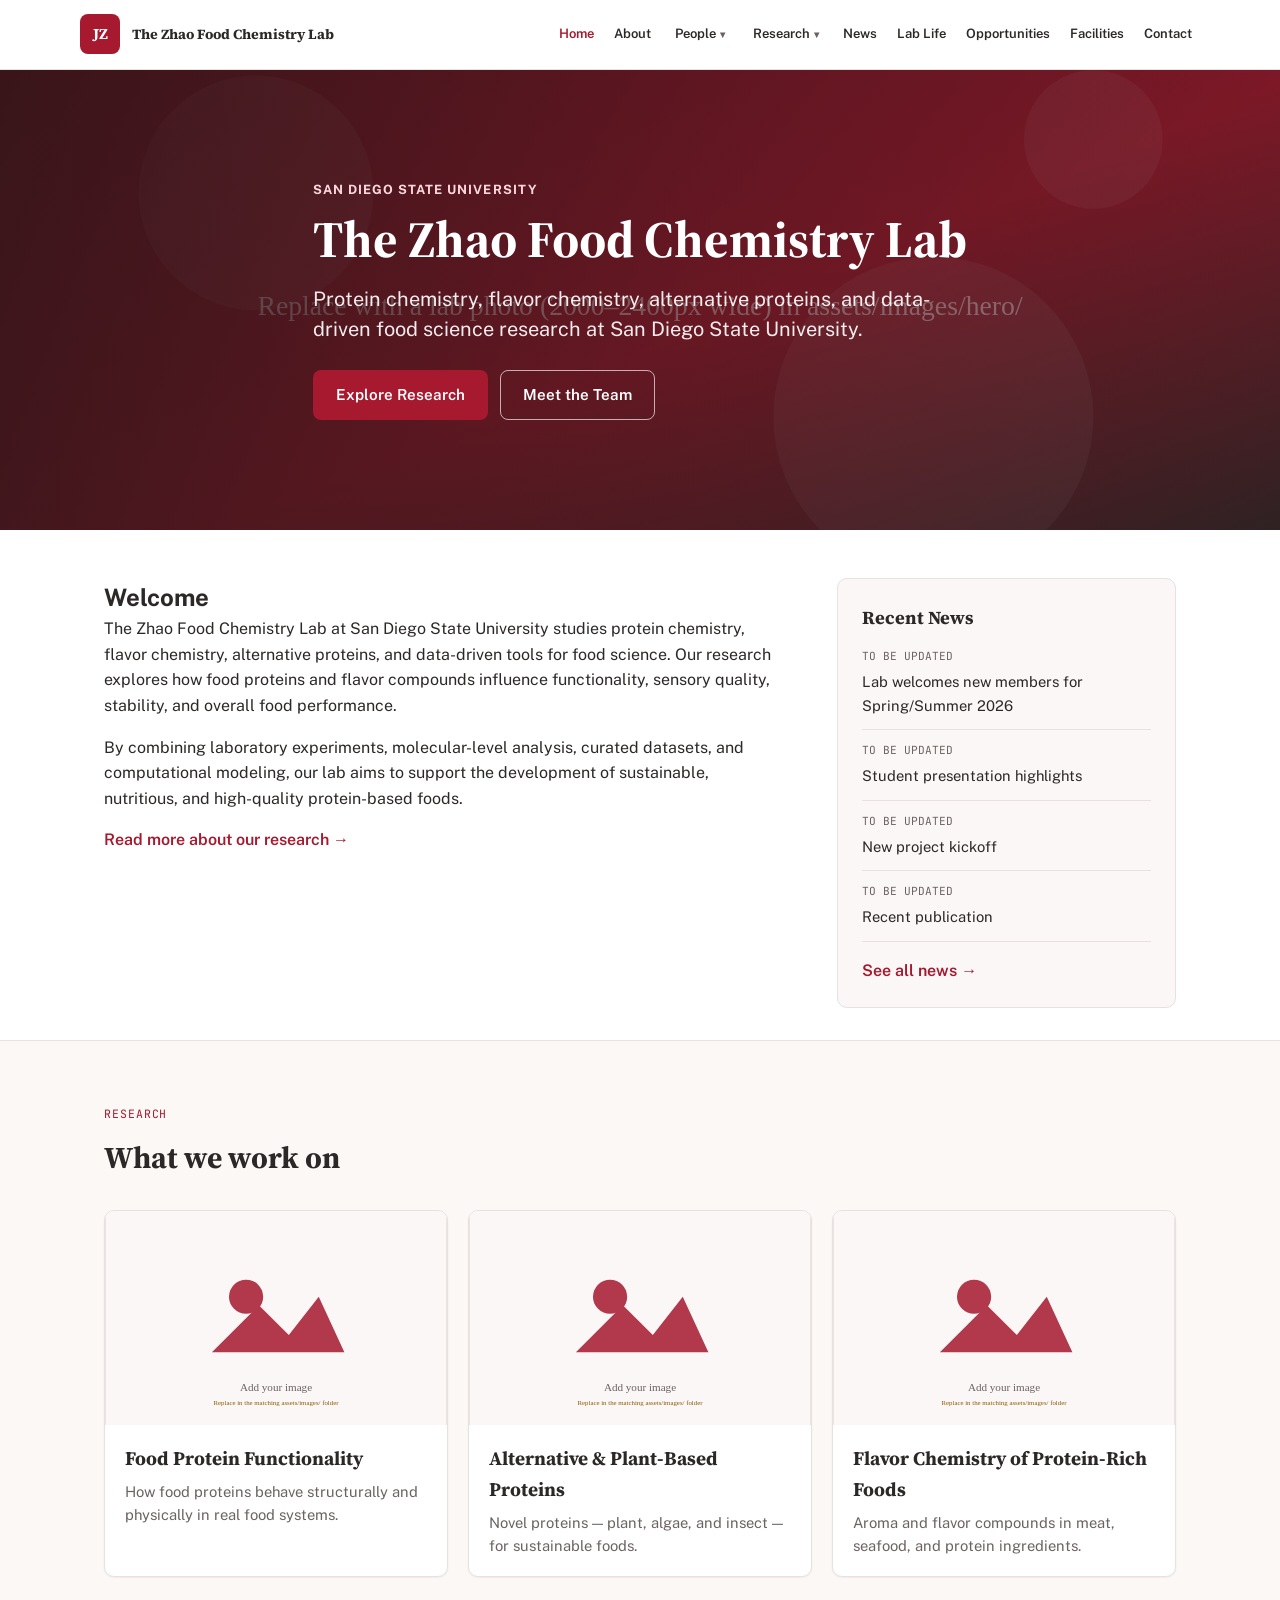
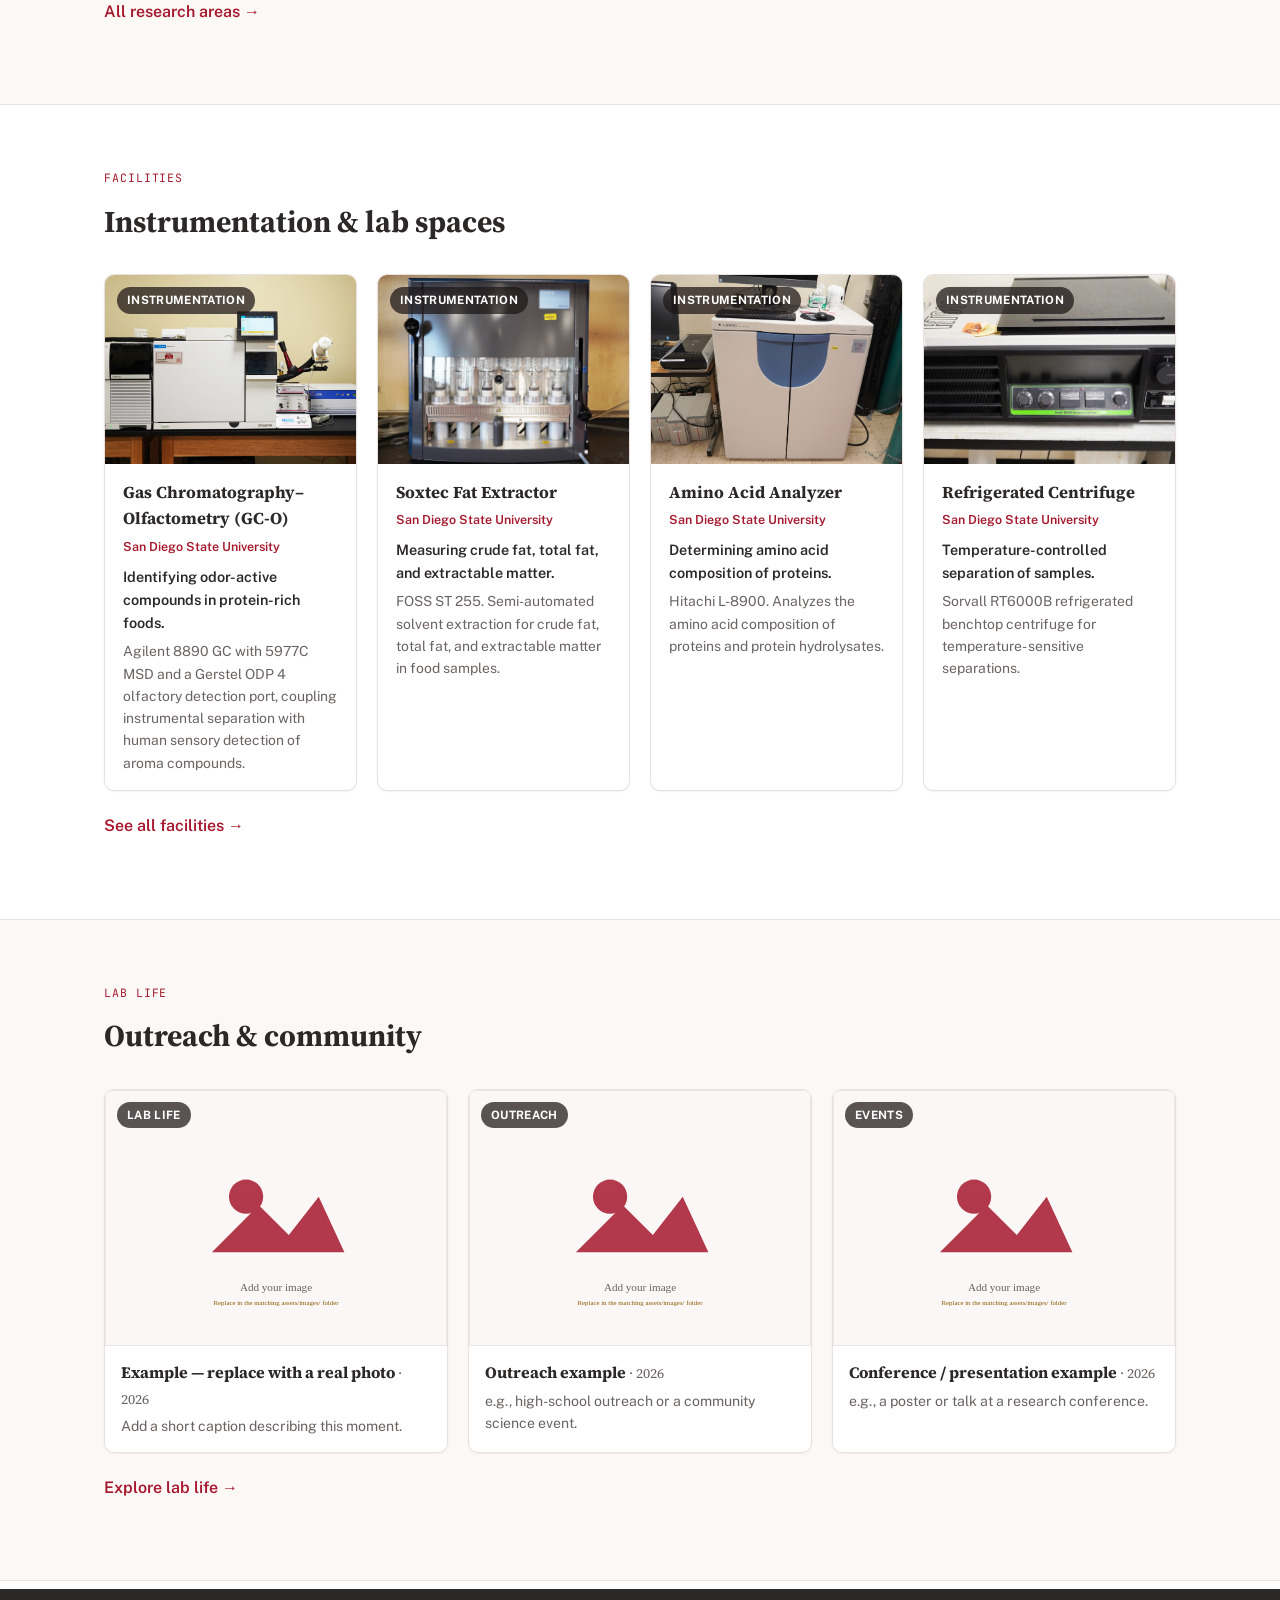
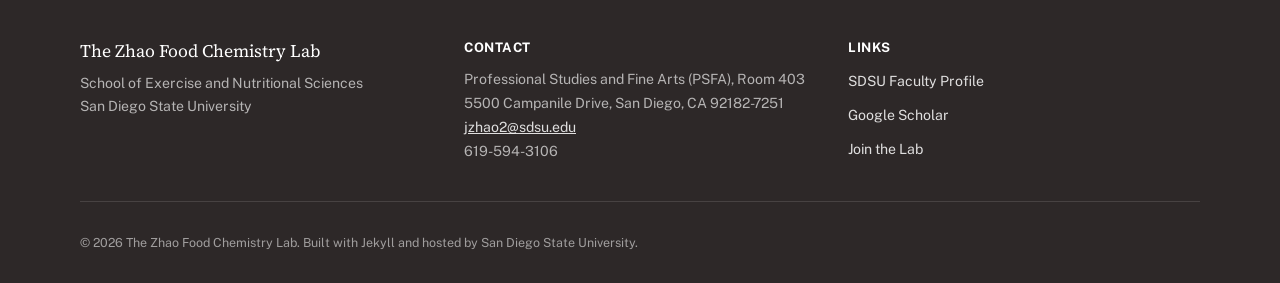
==== index.html @ c6314051 "Deploy modern Zhao Lab redesign" ====
<!DOCTYPE html>
<html lang="en">
<head>
  <meta charset="UTF-8">
  <meta name="viewport" content="width=device-width, initial-scale=1.0">
  <title>Home | Zhao Lab</title>
  <meta name="description" content="The Zhao Food Chemistry Lab at San Diego State University studies the functionality and flavor of food proteins, including alternative and plant-based proteins, to support the next generation of sustainable food ingredients.">

  <link rel="preconnect" href="https://fonts.googleapis.com">
  <link rel="preconnect" href="https://fonts.gstatic.com" crossorigin>
  <link href="https://fonts.googleapis.com/css2?family=Source+Serif+4:opsz,wght@8..60,400;8..60,600;8..60,700&family=Public+Sans:wght@400;500;600;700&family=JetBrains+Mono:wght@500&display=swap" rel="stylesheet">

  <link rel="stylesheet" href="/assets/css/main.css">
  <link rel="icon" href="data:image/svg+xml,%3Csvg xmlns='http://www.w3.org/2000/svg' viewBox='0 0 64 64'%3E%3Crect width='64' height='64' rx='12' fill='%23A6192E'/%3E%3Ctext x='32' y='42' font-size='28' font-family='Georgia,serif' fill='white' text-anchor='middle'%3EJZ%3C/text%3E%3C/svg%3E">

  <!-- Begin Jekyll SEO tag v2.8.0 -->
<title>Home | The Zhao Food Chemistry Lab</title>
<meta name="generator" content="Jekyll v3.10.0" />
<meta property="og:title" content="Home" />
<meta property="og:locale" content="en_US" />
<meta name="description" content="The Zhao Food Chemistry Lab at San Diego State University studies the functionality and flavor of food proteins, including alternative and plant-based proteins, to support the next generation of sustainable food ingredients." />
<meta property="og:description" content="The Zhao Food Chemistry Lab at San Diego State University studies the functionality and flavor of food proteins, including alternative and plant-based proteins, to support the next generation of sustainable food ingredients." />
<link rel="canonical" href="http://localhost:4000/" />
<meta property="og:url" content="http://localhost:4000/" />
<meta property="og:site_name" content="The Zhao Food Chemistry Lab" />
<meta property="og:type" content="website" />
<meta name="twitter:card" content="summary" />
<meta property="twitter:title" content="Home" />
<script type="application/ld+json">
{"@context":"https://schema.org","@type":"WebSite","description":"The Zhao Food Chemistry Lab at San Diego State University studies the functionality and flavor of food proteins, including alternative and plant-based proteins, to support the next generation of sustainable food ingredients.","headline":"Home","name":"The Zhao Food Chemistry Lab","url":"http://localhost:4000/"}</script>
<!-- End Jekyll SEO tag -->

</head>
<body>
  <a class="skip-link" href="#main-content">Skip to content</a>
  <header class="site-header">
  <div class="container site-header__row">
    <a class="site-header__brand" href="/">
      <span class="site-header__mark" aria-hidden="true">JZ</span>
      <span class="site-header__name-main">The Zhao Food Chemistry Lab</span>
    </a>

    <button class="nav-toggle" id="nav-toggle" aria-expanded="false" aria-controls="primary-nav">
      <span class="nav-toggle__bar"></span>
      <span class="nav-toggle__bar"></span>
      <span class="nav-toggle__bar"></span>
      <span class="sr-only">Menu</span>
    </button>

    <nav class="site-nav" id="primary-nav">
      <ul class="site-nav__list">
        
          
            <li class="site-nav__item">
              <a href="/" class="site-nav__link is-active">
                Home
              </a>
            </li>
          
        
          
            <li class="site-nav__item">
              <a href="/about/" class="site-nav__link">
                About
              </a>
            </li>
          
        
          
            
            
            <li class="site-nav__item has-children">
              <details class="site-nav__dropdown">
                <summary class="site-nav__link">
                  <span class="site-nav__link-text">People</span><span class="site-nav__chevron" aria-hidden="true">▾</span>
                </summary>
                <ul class="site-nav__submenu">
                  
                    <li>
                      
                        <a href="/people/#pi" class="site-nav__sublink">
                          Dr. Jing Zhao
                        </a>
                      
                    </li>
                  
                    <li>
                      
                        <a href="/people/#staff" class="site-nav__sublink">
                          Research Staff
                        </a>
                      
                    </li>
                  
                    <li>
                      
                        <a href="/people/#collaborators" class="site-nav__sublink">
                          Collaborators
                        </a>
                      
                    </li>
                  
                    <li>
                      
                        <a href="/people/#grad" class="site-nav__sublink">
                          Graduate Students
                        </a>
                      
                    </li>
                  
                    <li>
                      
                        <a href="/people/#undergrad" class="site-nav__sublink">
                          Undergraduate Researchers
                        </a>
                      
                    </li>
                  
                    <li>
                      
                        <a href="/people/#intern" class="site-nav__sublink">
                          Visiting Interns
                        </a>
                      
                    </li>
                  
                    <li>
                      
                        <a href="/people/#alumni" class="site-nav__sublink">
                          Alumni
                        </a>
                      
                    </li>
                  
                </ul>
              </details>
            </li>
          
        
          
            
            
            <li class="site-nav__item has-children">
              <details class="site-nav__dropdown">
                <summary class="site-nav__link">
                  <span class="site-nav__link-text">Research</span><span class="site-nav__chevron" aria-hidden="true">▾</span>
                </summary>
                <ul class="site-nav__submenu">
                  
                    <li>
                      
                        <a href="/research-areas/" class="site-nav__sublink">
                          Research Areas
                        </a>
                      
                    </li>
                  
                    <li>
                      
                        <a href="/research-figures/" class="site-nav__sublink">
                          Research Figures
                        </a>
                      
                    </li>
                  
                    <li>
                      
                        
                        <details class="site-nav__subdropdown">
                          <summary class="site-nav__sublink site-nav__sublink--parent">
                            <span>Publications</span><span class="site-nav__chevron site-nav__chevron--right" aria-hidden="true">▸</span>
                          </summary>
                          <ul class="site-nav__submenu site-nav__submenu--nested">
                            
                              <li>
                                <a href="/publications/#journal-articles" class="site-nav__sublink">Journal Articles</a>
                              </li>
                            
                              <li>
                                <a href="/publications/#books" class="site-nav__sublink">Books & Book Chapters</a>
                              </li>
                            
                          </ul>
                        </details>
                      
                    </li>
                  
                    <li>
                      
                        <a href="/projects/" class="site-nav__sublink">
                          Current Projects
                        </a>
                      
                    </li>
                  
                    <li>
                      
                        <a href="/projects/#previous" class="site-nav__sublink">
                          Previous Projects
                        </a>
                      
                    </li>
                  
                </ul>
              </details>
            </li>
          
        
          
            <li class="site-nav__item">
              <a href="/news/" class="site-nav__link">
                News
              </a>
            </li>
          
        
          
            <li class="site-nav__item">
              <a href="/lab-life/" class="site-nav__link">
                Lab Life
              </a>
            </li>
          
        
          
            <li class="site-nav__item">
              <a href="/opportunities/" class="site-nav__link">
                Opportunities
              </a>
            </li>
          
        
          
            <li class="site-nav__item">
              <a href="/facilities/" class="site-nav__link">
                Facilities
              </a>
            </li>
          
        
          
            <li class="site-nav__item">
              <a href="/contact/" class="site-nav__link">
                Contact
              </a>
            </li>
          
        
      </ul>
    </nav>
  </div>
</header>

  <main id="main-content">
    

<section class="hero" aria-label="The Zhao Food Chemistry Lab">
  <img class="hero__bg" src="/assets/images/hero/hero-placeholder.svg" alt="" fetchpriority="high">
  <div class="hero__overlay" aria-hidden="true"></div>
  <div class="container hero__inner">
    <p class="hero__eyebrow">San Diego State University</p>
    <h1 class="hero__title">The Zhao Food Chemistry Lab</h1>
    <p class="hero__subtitle">Protein chemistry, flavor chemistry, alternative proteins, and data-driven food science research at San Diego State University.</p>
    <div class="hero__actions">
      <a class="btn btn--primary" href="/research-areas/">Explore Research</a>
      <a class="btn btn--ghost" href="/people/">Meet the Team</a>
    </div>
  </div>
</section>


<!-- Welcome + Recent News -->
<section class="section home-intro">
  <div class="container home-intro__grid">
    <div class="home-intro__main">
      <h2>Welcome</h2>
      <p>
        The Zhao Food Chemistry Lab at San Diego State University studies
        protein chemistry, flavor chemistry, alternative proteins, and
        data-driven tools for food science. Our research explores how food
        proteins and flavor compounds influence functionality, sensory
        quality, stability, and overall food performance.
      </p>
      <p>
        By combining laboratory experiments, molecular-level analysis,
        curated datasets, and computational modeling, our lab aims to
        support the development of sustainable, nutritious, and
        high-quality protein-based foods.
      </p>
      
      
      <a class="text-link" href="/research-areas/">Read more about our research →</a>
    </div>

    <aside class="home-intro__sidebar" aria-label="Recent news">
      <h2>Recent News</h2>
      <ul class="news-sidebar">
        
          <li class="news-sidebar__item">
            <p class="news-sidebar__date">To be updated</p>
            <p class="news-sidebar__title">Lab welcomes new members for Spring/Summer 2026</p>
          </li>
        
          <li class="news-sidebar__item">
            <p class="news-sidebar__date">To be updated</p>
            <p class="news-sidebar__title">Student presentation highlights</p>
          </li>
        
          <li class="news-sidebar__item">
            <p class="news-sidebar__date">To be updated</p>
            <p class="news-sidebar__title">New project kickoff</p>
          </li>
        
          <li class="news-sidebar__item">
            <p class="news-sidebar__date">To be updated</p>
            <p class="news-sidebar__title">Recent publication</p>
          </li>
        
      </ul>
      <a class="text-link" href="/news/">See all news →</a>
    </aside>
  </div>
</section>

<!-- Research highlights -->
<section class="section section--warm">
  <div class="container">
    <div class="section-head">
      <p class="eyebrow">Research</p>
      <h2 class="section-head__title">What we work on</h2>
    </div>
    <div class="grid grid--3">
      
      
        <a class="highlight-card" href="/research-areas/">
          <div class="highlight-card__media">
            
              <img src="/assets/images/placeholder.svg" alt="Protein functionality research in the Zhao Food Chemistry Lab." loading="lazy">
            
          </div>
          <div class="highlight-card__body">
            <h3 class="highlight-card__title">Food Protein Functionality</h3>
            <p class="highlight-card__desc">How food proteins behave structurally and physically in real food systems.</p>
          </div>
        </a>
      
        <a class="highlight-card" href="/research-areas/">
          <div class="highlight-card__media">
            
              <img src="/assets/images/placeholder.svg" alt="Alternative and plant-based protein research." loading="lazy">
            
          </div>
          <div class="highlight-card__body">
            <h3 class="highlight-card__title">Alternative & Plant-Based Proteins</h3>
            <p class="highlight-card__desc">Novel proteins — plant, algae, and insect — for sustainable foods.</p>
          </div>
        </a>
      
        <a class="highlight-card" href="/research-areas/">
          <div class="highlight-card__media">
            
              <img src="/assets/images/placeholder.svg" alt="Flavor chemistry research using gas chromatography–olfactometry." loading="lazy">
            
          </div>
          <div class="highlight-card__body">
            <h3 class="highlight-card__title">Flavor Chemistry of Protein-Rich Foods</h3>
            <p class="highlight-card__desc">Aroma and flavor compounds in meat, seafood, and protein ingredients.</p>
          </div>
        </a>
      
    </div>
    <p class="section__more"><a class="text-link" href="/research-areas/">All research areas →</a></p>
  </div>
</section>

<!-- Facilities preview -->
<section class="section">
  <div class="container">
    <div class="section-head">
      <p class="eyebrow">Facilities</p>
      <h2 class="section-head__title">Instrumentation &amp; lab spaces</h2>
    </div>
    <div class="grid grid--4">
      
      
        

<article class="facility-card">
  <div class="facility-card__media">
    
      <img src="/assets/images/lab/gc-ms-8890.jpg" alt="Agilent 8890 gas chromatograph with a Gerstel olfactory detection port." loading="lazy">
    
    <span class="pill pill--onmedia">Instrumentation</span>
  </div>
  <div class="facility-card__body">
    <h3 class="facility-card__name">Gas Chromatography–Olfactometry (GC-O)</h3>
    <p class="facility-card__meta">San Diego State University</p>
    <p class="facility-card__purpose">Identifying odor-active compounds in protein-rich foods.</p>
    <p class="facility-card__desc">Agilent 8890 GC with 5977C MSD and a Gerstel ODP 4 olfactory detection port, coupling instrumental separation with human sensory detection of aroma compounds.
</p>
  </div>
</article>

      
        

<article class="facility-card">
  <div class="facility-card__media">
    
      <img src="/assets/images/lab/soxtec-st255.jpg" alt="FOSS Soxtec ST 255 automated fat extraction system." loading="lazy">
    
    <span class="pill pill--onmedia">Instrumentation</span>
  </div>
  <div class="facility-card__body">
    <h3 class="facility-card__name">Soxtec Fat Extractor</h3>
    <p class="facility-card__meta">San Diego State University</p>
    <p class="facility-card__purpose">Measuring crude fat, total fat, and extractable matter.</p>
    <p class="facility-card__desc">FOSS ST 255. Semi-automated solvent extraction for crude fat, total fat, and extractable matter in food samples.
</p>
  </div>
</article>

      
        

<article class="facility-card">
  <div class="facility-card__media">
    
      <img src="/assets/images/lab/amino-acid-analyzer-l8900.jpg" alt="Hitachi L-8900 amino acid analyzer instrument." loading="lazy">
    
    <span class="pill pill--onmedia">Instrumentation</span>
  </div>
  <div class="facility-card__body">
    <h3 class="facility-card__name">Amino Acid Analyzer</h3>
    <p class="facility-card__meta">San Diego State University</p>
    <p class="facility-card__purpose">Determining amino acid composition of proteins.</p>
    <p class="facility-card__desc">Hitachi L-8900. Analyzes the amino acid composition of proteins and protein hydrolysates.
</p>
  </div>
</article>

      
        

<article class="facility-card">
  <div class="facility-card__media">
    
      <img src="/assets/images/lab/centrifuge-rt6000b.jpg" alt="Sorvall RT6000B refrigerated benchtop centrifuge." loading="lazy">
    
    <span class="pill pill--onmedia">Instrumentation</span>
  </div>
  <div class="facility-card__body">
    <h3 class="facility-card__name">Refrigerated Centrifuge</h3>
    <p class="facility-card__meta">San Diego State University</p>
    <p class="facility-card__purpose">Temperature-controlled separation of samples.</p>
    <p class="facility-card__desc">Sorvall RT6000B refrigerated benchtop centrifuge for temperature- sensitive separations.
</p>
  </div>
</article>

      
    </div>
    <p class="section__more"><a class="text-link" href="/facilities/">See all facilities →</a></p>
  </div>
</section>

<!-- Lab life preview -->
<section class="section section--warm">
  <div class="container">
    <div class="section-head">
      <p class="eyebrow">Lab Life</p>
      <h2 class="section-head__title">Outreach &amp; community</h2>
    </div>
    <div class="grid grid--3">
      
        

<figure class="gallery-card">
  <div class="gallery-card__media">
    
      <img src="/assets/images/placeholder.svg" alt="Placeholder image for a lab-life photo not yet added." loading="lazy">
    
    <span class="pill pill--onmedia">Lab Life</span>
  </div>
  <figcaption class="gallery-card__body">
    <p class="gallery-card__title">Example — replace with a real photo <span class="gallery-card__date">· 2026</span></p>
    <p class="gallery-card__caption">Add a short caption describing this moment.</p>
  </figcaption>
</figure>

      
        

<figure class="gallery-card">
  <div class="gallery-card__media">
    
      <img src="/assets/images/placeholder.svg" alt="Placeholder image for an outreach photo not yet added." loading="lazy">
    
    <span class="pill pill--onmedia">Outreach</span>
  </div>
  <figcaption class="gallery-card__body">
    <p class="gallery-card__title">Outreach example <span class="gallery-card__date">· 2026</span></p>
    <p class="gallery-card__caption">e.g., high-school outreach or a community science event.</p>
  </figcaption>
</figure>

      
        

<figure class="gallery-card">
  <div class="gallery-card__media">
    
      <img src="/assets/images/placeholder.svg" alt="Placeholder image for an event photo not yet added." loading="lazy">
    
    <span class="pill pill--onmedia">Events</span>
  </div>
  <figcaption class="gallery-card__body">
    <p class="gallery-card__title">Conference / presentation example <span class="gallery-card__date">· 2026</span></p>
    <p class="gallery-card__caption">e.g., a poster or talk at a research conference.</p>
  </figcaption>
</figure>

      
    </div>
    <p class="section__more"><a class="text-link" href="/lab-life/">Explore lab life →</a></p>
  </div>
</section>

  </main>
  <footer class="site-footer">
  <div class="container site-footer__grid">
    <div>
      <p class="site-footer__title">The Zhao Food Chemistry Lab</p>
      <p class="site-footer__muted">School of Exercise and Nutritional Sciences<br>San Diego State University</p>
    </div>

    <div>
      <p class="site-footer__heading">Contact</p>
      <p class="site-footer__muted">
        Professional Studies and Fine Arts (PSFA), Room 403<br>
        5500 Campanile Drive, San Diego, CA 92182-7251<br>
        <a href="mailto:jzhao2@sdsu.edu">jzhao2@sdsu.edu</a><br>
        619-594-3106
      </p>
    </div>

    <div>
      <p class="site-footer__heading">Links</p>
      <ul class="site-footer__links">
        <li><a href="https://ens.sdsu.edu/people/faculty/zhao-jing">SDSU Faculty Profile</a></li>
        <li><a href="https://scholar.google.com/citations?hl=en&user=7flyslUAAAAJ">Google Scholar</a></li>
        <li><a href="/opportunities/">Join the Lab</a></li>
      </ul>
    </div>
  </div>

  <div class="container site-footer__bottom">
    <p>&copy; 2026 The Zhao Food Chemistry Lab. Built with Jekyll and hosted by San Diego State University.</p>
  </div>
</footer>

  <script src="/assets/js/main.js"></script>
</body>
</html>
---- assets/css/main.css ----
/* ───────────────────────────────────────────────────────────
   THE ZHAO FOOD CHEMISTRY LAB — main stylesheet
   ───────────────────────────────────────────────────────────
   Design tokens live at the top. Change colors/fonts here and
   they propagate through the whole site.
   ─────────────────────────────────────────────────────────── */

:root {
  /* Color — SDSU brand red + neutral academic palette */
  --color-bg: #ffffff;
  --color-surface: #faf7f6;
  --color-text: #2d2828;
  --color-muted: #6b6362;
  --color-border: #e8e1e0;
  --color-primary: #a6192e;        /* SDSU dark red */
  --color-primary-bright: #d41736; /* SDSU bright red */
  --color-charcoal: #2d2828;
  --color-teal: #00a39d;           /* SDSU secondary accent */
  --color-placeholder-bg: #fff3d6;
  --color-placeholder-text: #8a5a00;
  --color-gold: #c99700;           /* soft academic gold accent */
  --color-bg-warm: #fbf8f6;        /* warm off-white section bg */
  --color-overlay: rgba(29, 22, 22, 0.55); /* dark overlay for hero/image cards */

  /* Type */
  --font-display: "Source Serif 4", Georgia, "Times New Roman", serif;
  --font-body: "Public Sans", -apple-system, BlinkMacSystemFont, "Segoe UI", sans-serif;
  --font-mono: "JetBrains Mono", SFMono-Regular, Menlo, monospace;

  /* Layout */
  --container-width: 1120px;
  --radius: 10px;
  --shadow-sm: 0 1px 2px rgba(45, 40, 40, 0.06);
  --shadow-md: 0 10px 28px rgba(45, 40, 40, 0.10);
}

/* ── Reset ───────────────────────────────────────────────── */
* { box-sizing: border-box; }
html { scroll-behavior: smooth; }
body {
  margin: 0;
  font-family: var(--font-body);
  color: var(--color-text);
  background: var(--color-bg);
  line-height: 1.6;
  -webkit-font-smoothing: antialiased;
}
img { max-width: 100%; display: block; }
a { color: inherit; }
h1, h2, h3, h4 { margin: 0; }
ul { margin: 0; }
table { width: 100%; border-collapse: collapse; }

a:focus-visible, button:focus-visible, summary:focus-visible {
  outline: 2px solid var(--color-primary);
  outline-offset: 2px;
}

@media (prefers-reduced-motion: reduce) {
  * { animation: none !important; transition: none !important; scroll-behavior: auto !important; }
}

.sr-only {
  position: absolute;
  width: 1px; height: 1px;
  overflow: hidden;
  clip: rect(0 0 0 0);
}

.skip-link {
  position: absolute;
  left: -999px;
  background: var(--color-primary);
  color: #fff;
  padding: 10px 16px;
  z-index: 200;
  border-radius: 0 0 6px 0;
  text-decoration: none;
}
.skip-link:focus { left: 0; top: 0; }

/* ── Layout helpers ──────────────────────────────────────── */
.container {
  max-width: var(--container-width);
  margin-inline: auto;
  padding-inline: 24px;
}

.section { padding: 64px 0; }
.section--muted { background: var(--color-surface); }
.section__head { margin-bottom: 28px; }
.section__head h2 { font-family: var(--font-display); font-size: 1.8rem; margin-top: 6px; }
.section__more { margin-top: 22px; }
.section__more a { color: var(--color-primary); font-weight: 600; text-decoration: none; }
.section__more a:hover { text-decoration: underline; }
.section-subhead { font-family: var(--font-display); font-size: 1.3rem; margin: 44px 0 16px; }

.eyebrow {
  font-family: var(--font-mono);
  font-size: 0.72rem;
  letter-spacing: 0.08em;
  text-transform: uppercase;
  color: var(--color-primary);
  margin: 0 0 10px;
}
.eyebrow--inline {
  font-weight: 700;
  color: var(--color-primary);
  font-size: 0.72rem;
  text-transform: uppercase;
  letter-spacing: 0.04em;
  margin-right: 4px;
}

.grid { display: grid; gap: 20px; }
.grid--2 { grid-template-columns: repeat(2, 1fr); }
.grid--3 { grid-template-columns: repeat(3, 1fr); }
.grid--4 { grid-template-columns: repeat(4, 1fr); }
@media (max-width: 900px) { .grid--3, .grid--4 { grid-template-columns: repeat(2, 1fr); } }
@media (max-width: 640px) { .grid--2, .grid--3, .grid--4 { grid-template-columns: 1fr; } }

.intro-copy { max-width: 760px; margin: 0 auto; font-size: 1.05rem; color: var(--color-muted); }

/* ── Buttons ─────────────────────────────────────────────── */
.btn {
  display: inline-flex;
  align-items: center;
  justify-content: center;
  padding: 12px 22px;
  border-radius: 8px;
  font-weight: 600;
  font-size: 0.95rem;
  text-decoration: none;
  transition: transform .15s ease, box-shadow .15s ease, background .15s ease;
  border: 1.5px solid transparent;
}
.btn--primary { background: var(--color-primary); color: #fff; }
.btn--primary:hover { background: var(--color-primary-bright); transform: translateY(-1px); }
.btn--ghost { border-color: rgba(255, 255, 255, 0.65); color: #fff; }
.btn--ghost:hover { background: rgba(255, 255, 255, 0.12); }
.btn--on-dark { background: #fff; color: var(--color-charcoal); }
.btn--on-dark:hover { background: var(--color-surface); }

/* ── Header / Nav ────────────────────────────────────────── */
.site-header {
  position: sticky;
  top: 0;
  z-index: 50;
  background: rgba(255, 255, 255, 0.97);
  backdrop-filter: blur(6px);
  border-bottom: 1px solid var(--color-border);
}
.site-header__row {
  position: relative;
  display: flex;
  align-items: center;
  justify-content: space-between;
  padding: 14px 0;
  gap: 16px;
}
.site-header__brand { display: flex; align-items: center; gap: 12px; text-decoration: none; color: var(--color-text); }
.site-header__mark {
  width: 40px; height: 40px;
  border-radius: 8px;
  background: var(--color-primary);
  color: #fff;
  display: flex; align-items: center; justify-content: center;
  font-family: var(--font-display);
  font-weight: 700;
  font-size: 15px;
  flex-shrink: 0;
}
.site-header__name-main { font-family: var(--font-display); font-weight: 700; font-size: 17px; white-space: nowrap; }

.site-nav__list { display: flex; gap: 4px; list-style: none; padding: 0; margin: 0; align-items: center; }
.site-nav__link, .site-nav__sublink {
  font-size: 14px;
  font-weight: 600;
  color: var(--color-text);
  text-decoration: none;
  padding: 10px 12px;
  border-radius: 6px;
  display: inline-block;
}
.site-nav__link:hover, .site-nav__sublink:hover, .site-nav__link.is-active, .site-nav__sublink.is-active {
  color: var(--color-primary);
}

.site-nav__dropdown { position: relative; }
.site-nav__dropdown summary {
  list-style: none !important;
  cursor: pointer;
  display: inline-flex !important;
  align-items: center;
  padding: 10px 12px;
}
.site-nav__dropdown summary::-webkit-details-marker { display: none; }
.site-nav__dropdown summary::marker { content: ""; }
.site-nav__link-text { display: inline-block; }
.site-nav__chevron { font-size: 10px; margin-left: 4px; color: var(--color-muted); line-height: 1; }
.site-nav__submenu {
  position: absolute;
  top: calc(100% + 6px);
  left: 0;
  min-width: 190px;
  background: #fff;
  border: 1px solid var(--color-border);
  border-top: 3px solid var(--color-primary);
  border-radius: 4px;
  box-shadow: var(--shadow-md);
  list-style: none;
  padding: 6px;
  margin: 0;
}
.site-nav__submenu li { list-style: none; }
.site-nav__submenu .site-nav__sublink { display: block; padding: 8px 10px; }

.nav-toggle {
  display: none;
  flex-direction: column;
  gap: 5px;
  background: none;
  border: none;
  cursor: pointer;
  padding: 8px;
}
.nav-toggle__bar { width: 22px; height: 2px; background: var(--color-text); display: block; }

@media (max-width: 1300px) and (min-width: 881px) {
  .site-header__name-main { font-size: 14px; }
  .site-nav__link, .site-nav__sublink { font-size: 13px; padding: 10px 8px; }
}

@media (max-width: 880px) {
  .nav-toggle { display: flex; }
  .site-nav {
    position: absolute;
    top: 100%;
    left: 0;
    right: 0;
    background: #fff;
    border-bottom: 1px solid var(--color-border);
    box-shadow: var(--shadow-md);
    display: none;
  }
  .site-nav.is-open { display: block; }
  .site-nav__list { flex-direction: column; align-items: stretch; padding: 10px; gap: 2px; }
  .site-nav__dropdown { position: static; }
  .site-nav__submenu { position: static; box-shadow: none; border: none; padding-left: 14px; }
}

/* ── Homepage: welcome + news sidebar (Coley-style) ─────── */
.home-intro { padding-top: 48px; padding-bottom: 32px; }
.home-intro__grid {
  display: grid;
  grid-template-columns: 2fr 1fr;
  gap: 56px;
  align-items: start;
}
.home-intro__main h1 { font-family: var(--font-display); font-weight: 700; font-size: 2.2rem; margin: 0 0 18px; }
.home-intro__main p { color: var(--color-text); margin: 0 0 16px; }
.text-link { color: var(--color-primary); font-weight: 600; text-decoration: none; }
.text-link:hover { text-decoration: underline; }

.home-intro__sidebar {
  background: var(--color-surface);
  border: 1px solid var(--color-border);
  border-radius: var(--radius);
  padding: 24px;
}
.home-intro__sidebar h2 { font-family: var(--font-display); font-size: 1.15rem; margin: 0 0 16px; }
.news-sidebar { list-style: none; padding: 0; margin: 0 0 16px; }
.news-sidebar__item { padding: 12px 0; border-bottom: 1px solid var(--color-border); }
.news-sidebar__item:first-child { padding-top: 0; }
.news-sidebar__date { font-family: var(--font-mono); font-size: 0.7rem; color: var(--color-muted); text-transform: uppercase; margin: 0 0 4px; }
.news-sidebar__title { font-size: 0.92rem; margin: 0; }

@media (max-width: 760px) {
  .home-intro__grid { grid-template-columns: 1fr; gap: 32px; }
}

/* ── Cards: research areas ──────────────────────────────── */
.area-card, .project-card, .news-item {
  background: #fff;
  border: 1px solid var(--color-border);
  border-radius: var(--radius);
  padding: 22px;
  box-shadow: var(--shadow-sm);
  transition: box-shadow .15s ease, transform .15s ease;
}
.area-card:hover, .project-card:hover { box-shadow: var(--shadow-md); transform: translateY(-2px); }
.area-card__title { font-family: var(--font-display); font-size: 1.05rem; margin: 0 0 8px; color: var(--color-primary); }
.area-card__desc { font-size: 0.92rem; color: var(--color-muted); margin: 0 0 10px; }

/* ── Cards: projects ─────────────────────────────────────── */
.project-card { border-left: 4px solid var(--color-primary); }
.project-card--forming { border-left-color: var(--color-teal); }
.project-card--completed { border-left-color: var(--color-muted); opacity: 0.88; }
.project-card__codename {
  font-family: var(--font-mono);
  font-size: 0.92rem;
  background: var(--color-surface);
  display: inline-block;
  padding: 4px 10px;
  border-radius: 6px;
  margin: 0 0 12px;
}
.project-card__status {
  font-size: 0.7rem;
  text-transform: uppercase;
  letter-spacing: 0.06em;
  color: var(--color-muted);
  margin: 0 0 10px;
}
.project-card__team { font-size: 0.85rem; color: var(--color-muted); margin: 0 0 10px; }
.project-card__desc { font-size: 0.9rem; margin: 0; }

/* ── Photo carousel (People page group photos) ──────────── */
.photo-carousel { position: relative; margin-bottom: 40px; border-radius: var(--radius); overflow: hidden; background: var(--color-surface); }
.photo-carousel__track { position: relative; }
.photo-carousel__slide { display: none; margin: 0; }
.photo-carousel__slide.is-active { display: block; }
.photo-carousel__slide img { width: 100%; max-height: 520px; object-fit: cover; display: block; }
.photo-carousel__slide figcaption {
  padding: 10px 16px;
  font-size: 0.85rem;
  color: var(--color-muted);
  background: #fff;
}
.photo-carousel__arrow {
  position: absolute;
  top: 50%;
  transform: translateY(-50%);
  background: rgba(255, 255, 255, 0.92);
  border: 1px solid var(--color-border);
  color: var(--color-charcoal);
  width: 38px; height: 38px;
  border-radius: 50%;
  font-size: 1.3rem;
  line-height: 1;
  cursor: pointer;
  display: flex; align-items: center; justify-content: center;
  box-shadow: var(--shadow-sm);
}
.photo-carousel__arrow:hover { background: #fff; }
.photo-carousel__arrow--prev { left: 14px; }
.photo-carousel__arrow--next { right: 14px; }
.photo-carousel__dots {
  position: absolute;
  bottom: 48px;
  left: 0; right: 0;
  display: flex; justify-content: center; gap: 8px;
}
.photo-carousel__dot { width: 8px; height: 8px; border-radius: 50%; border: none; background: rgba(255, 255, 255, 0.6); cursor: pointer; padding: 0; }
.photo-carousel__dot.is-active { background: #fff; box-shadow: 0 0 0 1.5px rgba(0,0,0,0.25); }

/* ── Cards: people ───────────────────────────────────────── */
.member-card { display: flex; gap: 18px; align-items: flex-start; background: #fff; border: 1px solid var(--color-border); border-radius: var(--radius); padding: 22px; }
.member-card__avatar {
  width: 76px; height: 76px;
  border-radius: 50%;
  display: flex; align-items: center; justify-content: center;
  color: #fff;
  font-family: var(--font-display);
  font-weight: 700;
  font-size: 1.4rem;
  flex-shrink: 0;
  overflow: hidden;
}
.member-card__avatar img { width: 100%; height: 100%; object-fit: cover; }
.avatar--0 { background: var(--color-primary); }
.avatar--1 { background: var(--color-charcoal); }
.avatar--2 { background: var(--color-teal); }
.member-card__name { font-family: var(--font-display); font-size: 1rem; margin: 0 0 2px; }
.member-card__role { font-size: 0.84rem; color: var(--color-muted); margin: 0 0 6px; }
.member-card__project { font-size: 0.84rem; margin: 0 0 6px; }
.member-card__icons { display: flex; gap: 12px; margin-top: 4px; }
.member-card__icons a { color: var(--color-primary); display: inline-flex; }
.contact-icon { width: 18px; height: 18px; }
.member-card__note { font-size: 0.78rem; color: var(--color-muted); margin-top: 6px; font-style: italic; }
.member-card__bio { font-size: 0.85rem; color: var(--color-muted); margin-top: 8px; line-height: 1.55; }

/* ── News ────────────────────────────────────────────────── */
.news-item__date { font-family: var(--font-mono); font-size: 0.72rem; color: var(--color-muted); text-transform: uppercase; margin: 0 0 8px; }
.news-item__title { font-family: var(--font-display); font-size: 1.1rem; margin: 0 0 8px; }
.news-item__summary { font-size: 0.92rem; color: var(--color-muted); margin: 0; }

/* ── Badges ──────────────────────────────────────────────── */
.badge { display: inline-block; font-size: 0.72rem; font-weight: 600; padding: 3px 10px; border-radius: 999px; margin-top: 6px; }
.badge--placeholder { background: var(--color-placeholder-bg); color: var(--color-placeholder-text); }

/* ── Inner page header / content ────────────────────────── */
.page-header { background: var(--color-surface); border-bottom: 1px solid var(--color-border); padding: 56px 0 40px; }
.page-header__title { font-family: var(--font-display); font-size: 2.2rem; margin: 8px 0 10px; }
.page-header__subtitle { color: var(--color-muted); font-size: 1.05rem; max-width: 680px; margin: 0; }
.page-content { padding: 48px 0 72px; }
.page-content h2 { font-family: var(--font-display); font-size: 1.5rem; margin: 40px 0 16px; }
.page-content ul { padding-left: 1.2rem; }
.page-content p { margin: 0 0 16px; }
.page-footnote {
  font-size: 0.85rem;
  color: var(--color-muted);
  margin-top: 36px;
  padding-top: 20px;
  border-top: 1px solid var(--color-border);
}

/* ── Equipment cards (Facilities page) ──────────────────── */
.equipment-card {
  background: #fff;
  border: 1px solid var(--color-border);
  border-radius: var(--radius);
  overflow: hidden;
  box-shadow: var(--shadow-sm);
}
.equipment-card__photo { aspect-ratio: 4 / 3; overflow: hidden; background: var(--color-surface); }
.equipment-card__photo img { width: 100%; height: 100%; object-fit: cover; }
.equipment-card__body { padding: 16px 18px; }
.equipment-card__name { font-family: var(--font-display); font-size: 1rem; margin: 0 0 4px; }
.equipment-card__desc { font-size: 0.88rem; color: var(--color-muted); margin: 0; }

.facility-section { margin-bottom: 56px; }
.facility-section h2 { font-family: var(--font-display); font-size: 1.5rem; margin: 0 0 12px; }
.facility-section__intro { max-width: 760px; }

.spec-columns { display: grid; grid-template-columns: repeat(2, 1fr); gap: 24px; margin: 20px 0; }
@media (max-width: 640px) { .spec-columns { grid-template-columns: 1fr; } }
.spec-columns h4 { font-family: var(--font-display); font-size: 0.95rem; margin: 0 0 8px; }
.spec-columns ul { margin: 0; padding-left: 1.1rem; font-size: 0.9rem; }

.sensory-test-table { width: 100%; border-collapse: collapse; margin: 16px 0; font-size: 0.88rem; }
.sensory-test-table th, .sensory-test-table td {
  border: 1px solid var(--color-border);
  padding: 10px 12px;
  text-align: left;
  vertical-align: top;
}
.sensory-test-table th { background: var(--color-surface); font-family: var(--font-display); }

/* ── Equipment cards end ─────────────────────────────────── */

/* ── Profile block (About page) ─────────────────────────── */
.profile-block { display: flex; gap: 24px; align-items: center; margin-bottom: 40px; flex-wrap: wrap; }
.profile-block--centered { flex-direction: column; text-align: center; margin: 8px auto 32px; max-width: 520px; }
.profile-block--centered h2 { font-family: var(--font-display); font-size: 1.6rem; margin: 8px 0 4px; }
.profile-block__avatar {
  width: 96px; height: 96px;
  border-radius: 50%;
  background: var(--color-primary);
  color: #fff;
  display: flex; align-items: center; justify-content: center;
  font-family: var(--font-display);
  font-size: 1.6rem;
  font-weight: 700;
  overflow: hidden;
  flex-shrink: 0;
}
.profile-block__avatar--lg { width: 168px; height: 168px; font-size: 2.4rem; }
.profile-block__avatar img { width: 100%; height: 100%; object-fit: cover; }
.profile-block__title { color: var(--color-muted); margin: 2px 0 10px; }
.profile-block__titles p { font-style: italic; color: var(--color-muted); margin: 0; font-size: 0.95rem; line-height: 1.5; }
.profile-block__icons { display: flex; gap: 14px; margin-top: 14px; }
.profile-block__icons a { color: var(--color-primary); display: inline-flex; }
.profile-bio { max-width: 680px; margin: 0 auto 40px; }
.profile-bio p { margin: 0 0 16px; }

/* ── Publications ────────────────────────────────────────── */
.scholar-cta { background: var(--color-surface); border: 1px solid var(--color-border); border-radius: var(--radius); padding: 24px; margin-bottom: 36px; }
.scholar-cta__note { font-size: 0.85rem; color: var(--color-muted); margin-top: 12px; }
.pub-list { list-style: none; padding: 0; margin: 0; }
.pub-item { display: flex; gap: 16px; padding: 14px 0; border-bottom: 1px solid var(--color-border); }
.pub-item__year { font-family: var(--font-mono); color: var(--color-primary); font-weight: 600; flex-shrink: 0; width: 48px; }
.pub-item__body { font-size: 0.92rem; line-height: 1.55; }
.pub-item__doi { color: var(--color-primary); text-decoration: none; font-size: 0.85rem; }
.pub-item__doi:hover { text-decoration: underline; }

/* ── Contact ─────────────────────────────────────────────── */
.contact-grid { display: grid; grid-template-columns: repeat(2, 1fr); gap: 20px; }
@media (max-width: 640px) { .contact-grid { grid-template-columns: 1fr; } }
.contact-card { background: #fff; border: 1px solid var(--color-border); border-radius: var(--radius); padding: 22px; }
.contact-card h2 { font-family: var(--font-display); margin: 0 0 4px; }
.contact-card h3 { font-family: var(--font-display); font-size: 1rem; margin: 14px 0 4px; }
.contact-card h3:first-child { margin-top: 0; }
.contact-card p { margin: 0 0 4px; }
.contact-card__links { list-style: none; padding: 0; margin: 0; }
.contact-card__links li { margin-bottom: 6px; }
.contact-card a { color: var(--color-primary); text-decoration: none; }
.contact-card a:hover { text-decoration: underline; }

/* ── Misc: coming soon, placeholder table ───────────────── */
.coming-soon {
  background: var(--color-surface);
  border: 1px dashed var(--color-border);
  border-radius: var(--radius);
  padding: 32px;
  text-align: center;
  max-width: 640px;
  margin: 20px auto;
}
.placeholder-table table { margin-top: 16px; }
.placeholder-table th, .placeholder-table td {
  border: 1px solid var(--color-border);
  padding: 10px 12px;
  text-align: left;
  font-size: 0.9rem;
}
.placeholder-table th { background: var(--color-surface); }

/* ── Footer ──────────────────────────────────────────────── */
.site-footer { background: var(--color-charcoal); color: rgba(255, 255, 255, 0.85); margin-top: 8px; }
.site-footer__grid { display: grid; grid-template-columns: repeat(3, 1fr); gap: 32px; padding: 48px 0 32px; }
@media (max-width: 760px) { .site-footer__grid { grid-template-columns: 1fr; } }
.site-footer__title { font-family: var(--font-display); font-size: 1.1rem; color: #fff; margin: 0 0 6px; }
.site-footer__heading { font-weight: 700; color: #fff; margin: 0 0 10px; font-size: 0.82rem; text-transform: uppercase; letter-spacing: 0.04em; }
.site-footer__muted { font-size: 0.88rem; color: rgba(255, 255, 255, 0.65); line-height: 1.7; margin: 0; }
.site-footer__muted a { color: rgba(255, 255, 255, 0.85); }
.site-footer__links { list-style: none; padding: 0; margin: 0; }
.site-footer__links li { margin-bottom: 8px; }
.site-footer__links a { color: rgba(255, 255, 255, 0.85); text-decoration: none; font-size: 0.88rem; }
.site-footer__links a:hover { text-decoration: underline; }
.site-footer__bottom { border-top: 1px solid rgba(255, 255, 255, 0.12); padding: 18px 0; font-size: 0.78rem; color: rgba(255, 255, 255, 0.55); }

/* ── Second-level (nested) dropdown menu ─────────────────── */
/* Fly-out to the right on desktop; stacks inline on mobile.  */
.site-nav__subdropdown { position: relative; }
.site-nav__subdropdown summary {
  list-style: none !important;
  cursor: pointer;
  display: flex !important;
  align-items: center;
  justify-content: space-between;
  gap: 8px;
}
.site-nav__subdropdown summary::-webkit-details-marker { display: none; }
.site-nav__subdropdown summary::marker { content: ""; }
.site-nav__chevron--right { margin-left: auto; }
.site-nav__submenu--nested {
  position: absolute;
  top: -9px;
  left: calc(100% + 6px);
  min-width: 210px;
  z-index: 60;
}
.site-nav__subdropdown summary .site-nav__chevron--right { color: var(--color-muted); }

@media (max-width: 880px) {
  /* On phones the fly-out becomes a simple indented list */
  .site-nav__submenu--nested {
    position: static;
    box-shadow: none;
    border: none;
    padding-left: 14px;
    min-width: 0;
  }
}

/* ── Project tiles (image card grid, "Current Projects") ─── */
.project-tile {
  display: block;
  text-decoration: none;
  color: inherit;
}
.project-tile__photo {
  aspect-ratio: 4 / 3;
  border-radius: 10px;
  overflow: hidden;
  display: flex;
  align-items: center;
  justify-content: center;
  margin-bottom: 12px;
  box-shadow: var(--shadow-sm);
}
.project-tile__photo img { width: 100%; height: 100%; object-fit: cover; }
.project-tile__mark {
  font-family: var(--font-display);
  font-weight: 700;
  font-size: 2.6rem;
  color: #fff;
  opacity: 0.92;
}
.project-tile__title {
  text-align: center;
  font-family: var(--font-display);
  font-weight: 700;
  font-size: 1rem;
  color: var(--color-primary);
  margin: 0;
  line-height: 1.35;
}
a.project-tile:hover .project-tile__title { text-decoration: underline; }
a.project-tile:hover .project-tile__photo { box-shadow: var(--shadow-md); }
/* Gradient placeholders (used when a project has no photo yet) */
.tile-grad--0 { background: linear-gradient(135deg, #a6192e, #d41736); }
.tile-grad--1 { background: linear-gradient(135deg, #00a39d, #007c78); }
.tile-grad--2 { background: linear-gradient(135deg, #2d2828, #5a4f4f); }
.tile-grad--3 { background: linear-gradient(135deg, #d41736, #8a5a00); }

/* ── Research figures (data-driven, /research-figures/) ─── */
.figure-list { margin-bottom: 8px; }
.figure-item {
  display: grid;
  grid-template-columns: minmax(0, 1.05fr) minmax(0, 1fr);
  gap: 28px;
  align-items: center;
  margin: 0 0 44px;
}
.figure-item__media {
  margin: 0;
  border: 1px solid var(--color-border);
  border-radius: 10px;
  overflow: hidden;
  background: var(--color-surface);
}
.figure-item__media img { display: block; width: 100%; height: auto; }
.figure-item__body { margin: 0; }
.figure-item__title {
  font-family: var(--font-display);
  font-size: 1.2rem;
  margin: 0 0 8px;
}
.figure-item__caption {
  font-weight: 600;
  color: var(--color-primary);
  margin: 0 0 10px;
  font-size: 0.95rem;
}
.figure-item__desc { margin: 0 0 10px; color: var(--color-text); }
.figure-item__credit { margin: 0; font-size: 0.82rem; color: var(--color-muted); }

/* Alternate image/text sides for a magazine-style rhythm */
.figure-item:nth-child(even) .figure-item__media { order: 2; }

@media (max-width: 760px) {
  .figure-item { grid-template-columns: 1fr; gap: 16px; }
  /* On phones always show image first, then text */
  .figure-item:nth-child(even) .figure-item__media { order: 0; }
}

/* ═══════════════════════════════════════════════════════════
   MODERN COMPONENTS (hero, section heads, cards, features,
   gallery). Added in the image-rich redesign. Light overall;
   dark overlays are used only on the hero and image cards.
   ═══════════════════════════════════════════════════════════ */

/* ── Hero ────────────────────────────────────────────────── */
.hero {
  position: relative;
  min-height: 460px;
  display: flex;
  align-items: center;
  overflow: hidden;
}
.hero__bg {
  position: absolute; inset: 0;
  width: 100%; height: 100%;
  object-fit: cover;
  z-index: 0;
}
.hero__overlay {
  position: absolute; inset: 0;
  background: linear-gradient(90deg, rgba(29,22,22,0.72) 0%, rgba(29,22,22,0.45) 55%, rgba(29,22,22,0.30) 100%);
  z-index: 1;
}
.hero__inner { position: relative; z-index: 2; color: #fff; padding: 72px 0; max-width: 760px; }
.hero__eyebrow {
  text-transform: uppercase; letter-spacing: 0.08em; font-size: 0.8rem;
  font-weight: 700; color: #ffd9df; margin: 0 0 12px;
}
.hero__title { font-family: var(--font-display); font-size: clamp(2rem, 4.5vw, 3.2rem); line-height: 1.08; margin: 0 0 16px; color: #fff; }
.hero__subtitle { font-size: clamp(1.02rem, 1.6vw, 1.25rem); line-height: 1.5; color: rgba(255,255,255,0.92); margin: 0 0 26px; max-width: 640px; }
.hero__actions { display: flex; flex-wrap: wrap; gap: 12px; }

/* ── Section headers + warm band ─────────────────────────── */
.section--warm { background: var(--color-bg-warm); border-top: 1px solid var(--color-border); border-bottom: 1px solid var(--color-border); }
.section-head { margin-bottom: 28px; }
.section-head__title { font-family: var(--font-display); font-size: 1.9rem; margin: 4px 0 0; }

/* ── Pills / badges ──────────────────────────────────────── */
.pill {
  display: inline-block; font-size: 0.72rem; font-weight: 700;
  letter-spacing: 0.03em; text-transform: uppercase;
  padding: 4px 10px; border-radius: 999px;
  background: var(--color-surface); color: var(--color-primary);
  border: 1px solid var(--color-border);
}
.pill--onmedia {
  position: absolute; top: 12px; left: 12px;
  background: rgba(29,22,22,0.72); color: #fff; border: none;
}

/* ── Highlight cards (homepage research) ─────────────────── */
.highlight-card {
  display: block; text-decoration: none; color: inherit;
  background: #fff; border: 1px solid var(--color-border);
  border-radius: var(--radius); overflow: hidden;
  box-shadow: var(--shadow-sm); transition: transform 0.15s ease, box-shadow 0.15s ease;
}
.highlight-card:hover { transform: translateY(-3px); box-shadow: var(--shadow-md); }
.highlight-card__media { aspect-ratio: 16 / 10; overflow: hidden; background: var(--color-surface); }
.highlight-card__media img { width: 100%; height: 100%; object-fit: cover; }
.highlight-card__body { padding: 18px 20px; }
.highlight-card__title { font-family: var(--font-display); font-size: 1.2rem; margin: 0 0 6px; }
.highlight-card__desc { font-size: 0.92rem; color: var(--color-muted); margin: 0; }

/* ── Facility cards ──────────────────────────────────────── */
.facility-card {
  background: #fff; border: 1px solid var(--color-border);
  border-radius: var(--radius); overflow: hidden;
  box-shadow: var(--shadow-sm); display: flex; flex-direction: column;
  transition: transform 0.15s ease, box-shadow 0.15s ease;
}
.facility-card:hover { transform: translateY(-3px); box-shadow: var(--shadow-md); }
.facility-card__media { position: relative; aspect-ratio: 4 / 3; overflow: hidden; background: var(--color-surface); }
.facility-card__media img { width: 100%; height: 100%; object-fit: cover; }
.facility-card__body { padding: 16px 18px; }
.facility-card__name { font-family: var(--font-display); font-size: 1.05rem; margin: 0 0 4px; }
.facility-card__meta { font-size: 0.78rem; color: var(--color-primary); font-weight: 600; margin: 0 0 8px; }
.facility-card__purpose { font-size: 0.9rem; color: var(--color-text); margin: 0 0 6px; font-weight: 600; }
.facility-card__desc { font-size: 0.87rem; color: var(--color-muted); margin: 0; }

/* ── Gallery cards ───────────────────────────────────────── */
.gallery-card { margin: 0; background: #fff; border: 1px solid var(--color-border); border-radius: var(--radius); overflow: hidden; box-shadow: var(--shadow-sm); }
.gallery-card__media { position: relative; aspect-ratio: 4 / 3; overflow: hidden; background: var(--color-surface); }
.gallery-card__media img { width: 100%; height: 100%; object-fit: cover; }
.gallery-card__body { padding: 14px 16px; }
.gallery-card__title { font-family: var(--font-display); font-weight: 700; font-size: 1rem; margin: 0 0 4px; }
.gallery-card__date { color: var(--color-muted); font-weight: 400; font-size: 0.85rem; }
.gallery-card__caption { font-size: 0.88rem; color: var(--color-muted); margin: 0; }

/* ── Research feature blocks (alternating) ───────────────── */
.feature-list { margin-top: 8px; }
.feature {
  display: grid; grid-template-columns: minmax(0, 1fr) minmax(0, 1fr);
  gap: 34px; align-items: center; margin: 0 0 56px;
}
.feature__media { border: 1px solid var(--color-border); border-radius: var(--radius); overflow: hidden; background: var(--color-surface); }
.feature__media img { display: block; width: 100%; aspect-ratio: 16 / 11; object-fit: cover; }
.feature__title { font-family: var(--font-display); font-size: 1.6rem; margin: 0 0 10px; }
.feature__summary { font-size: 1.05rem; font-weight: 600; color: var(--color-text); margin: 0 0 10px; }
.feature__desc { color: var(--color-muted); margin: 0 0 14px; }
.feature__tags { list-style: none; padding: 0; margin: 0 0 14px; display: flex; flex-wrap: wrap; gap: 8px; }
.feature__tags li { font-size: 0.78rem; font-weight: 600; color: var(--color-primary); background: var(--color-surface); border: 1px solid var(--color-border); border-radius: 999px; padding: 4px 12px; }
.feature:nth-child(even) .feature__media { order: 2; }

/* ── Figure meta (research figures) ──────────────────────── */
.figure-item__meta { font-size: 0.85rem; color: var(--color-muted); margin: 0 0 8px; }

/* ── Responsive table wrapper ────────────────────────────── */
.table-wrap { overflow-x: auto; }

@media (max-width: 760px) {
  .feature { grid-template-columns: 1fr; gap: 18px; }
  .feature:nth-child(even) .feature__media { order: 0; }
  .hero { min-height: 380px; }
  .hero__overlay { background: linear-gradient(180deg, rgba(29,22,22,0.55), rgba(29,22,22,0.68)); }
}
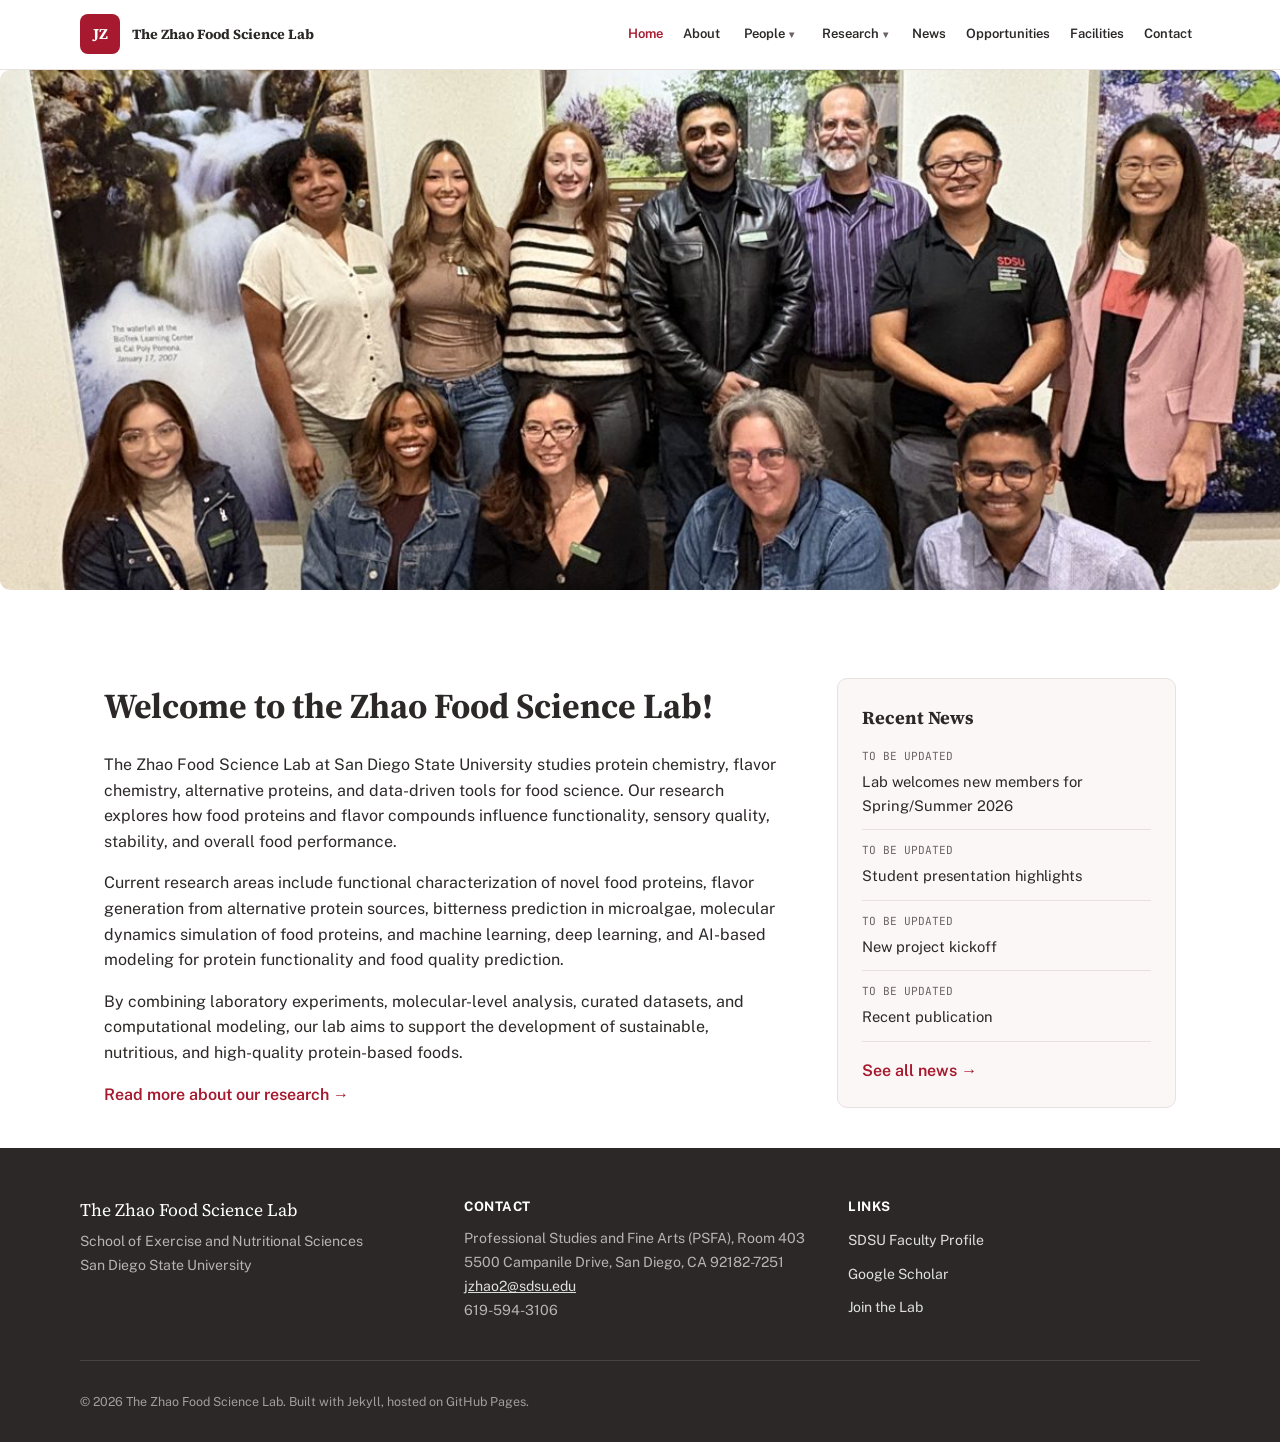
==== commit eb286619: "Revert "Deploy modern Zhao Lab redesign" This reverts commit c63140514ab94cd3a70a459e4ab91e0a1a896d3" ====
--- a/index.html
+++ b/index.html
@@ -4,7 +4,7 @@
   <meta charset="UTF-8">
   <meta name="viewport" content="width=device-width, initial-scale=1.0">
   <title>Home | Zhao Lab</title>
-  <meta name="description" content="The Zhao Food Chemistry Lab at San Diego State University studies the functionality and flavor of food proteins, including alternative and plant-based proteins, to support the next generation of sustainable food ingredients.">
+  <meta name="description" content="The Zhao Food Science Lab at San Diego State University studies the functionality and flavor of food proteins, including alternative and plant-based proteins, to support the next generation of sustainable food ingredients.">
 
   <link rel="preconnect" href="https://fonts.googleapis.com">
   <link rel="preconnect" href="https://fonts.gstatic.com" crossorigin>
@@ -14,20 +14,20 @@
   <link rel="icon" href="data:image/svg+xml,%3Csvg xmlns='http://www.w3.org/2000/svg' viewBox='0 0 64 64'%3E%3Crect width='64' height='64' rx='12' fill='%23A6192E'/%3E%3Ctext x='32' y='42' font-size='28' font-family='Georgia,serif' fill='white' text-anchor='middle'%3EJZ%3C/text%3E%3C/svg%3E">
 
   <!-- Begin Jekyll SEO tag v2.8.0 -->
-<title>Home | The Zhao Food Chemistry Lab</title>
+<title>Home | The Zhao Food Science Lab</title>
 <meta name="generator" content="Jekyll v3.10.0" />
 <meta property="og:title" content="Home" />
 <meta property="og:locale" content="en_US" />
-<meta name="description" content="The Zhao Food Chemistry Lab at San Diego State University studies the functionality and flavor of food proteins, including alternative and plant-based proteins, to support the next generation of sustainable food ingredients." />
-<meta property="og:description" content="The Zhao Food Chemistry Lab at San Diego State University studies the functionality and flavor of food proteins, including alternative and plant-based proteins, to support the next generation of sustainable food ingredients." />
-<link rel="canonical" href="http://localhost:4000/" />
-<meta property="og:url" content="http://localhost:4000/" />
-<meta property="og:site_name" content="The Zhao Food Chemistry Lab" />
+<meta name="description" content="The Zhao Food Science Lab at San Diego State University studies the functionality and flavor of food proteins, including alternative and plant-based proteins, to support the next generation of sustainable food ingredients." />
+<meta property="og:description" content="The Zhao Food Science Lab at San Diego State University studies the functionality and flavor of food proteins, including alternative and plant-based proteins, to support the next generation of sustainable food ingredients." />
+<link rel="canonical" href="https://jzhao.sdsu.edu/" />
+<meta property="og:url" content="https://jzhao.sdsu.edu/" />
+<meta property="og:site_name" content="The Zhao Food Science Lab" />
 <meta property="og:type" content="website" />
 <meta name="twitter:card" content="summary" />
 <meta property="twitter:title" content="Home" />
 <script type="application/ld+json">
-{"@context":"https://schema.org","@type":"WebSite","description":"The Zhao Food Chemistry Lab at San Diego State University studies the functionality and flavor of food proteins, including alternative and plant-based proteins, to support the next generation of sustainable food ingredients.","headline":"Home","name":"The Zhao Food Chemistry Lab","url":"http://localhost:4000/"}</script>
+{"@context":"https://schema.org","@type":"WebSite","description":"The Zhao Food Science Lab at San Diego State University studies the functionality and flavor of food proteins, including alternative and plant-based proteins, to support the next generation of sustainable food ingredients.","headline":"Home","name":"The Zhao Food Science Lab","url":"https://jzhao.sdsu.edu/"}</script>
 <!-- End Jekyll SEO tag -->
 
 </head>
@@ -37,7 +37,7 @@
   <div class="container site-header__row">
     <a class="site-header__brand" href="/">
       <span class="site-header__mark" aria-hidden="true">JZ</span>
-      <span class="site-header__name-main">The Zhao Food Chemistry Lab</span>
+      <span class="site-header__name-main">The Zhao Food Science Lab</span>
     </a>
 
     <button class="nav-toggle" id="nav-toggle" aria-expanded="false" aria-controls="primary-nav">
@@ -151,14 +151,6 @@
                       
                         <a href="/research-areas/" class="site-nav__sublink">
                           Research Areas
-                        </a>
-                      
-                    </li>
-                  
-                    <li>
-                      
-                        <a href="/research-figures/" class="site-nav__sublink">
-                          Research Figures
                         </a>
                       
                     </li>
@@ -216,14 +208,6 @@
         
           
             <li class="site-nav__item">
-              <a href="/lab-life/" class="site-nav__link">
-                Lab Life
-              </a>
-            </li>
-          
-        
-          
-            <li class="site-nav__item">
               <a href="/opportunities/" class="site-nav__link">
                 Opportunities
               </a>
@@ -254,45 +238,54 @@
   <main id="main-content">
     
 
-<section class="hero" aria-label="The Zhao Food Chemistry Lab">
-  <img class="hero__bg" src="/assets/images/hero/hero-placeholder.svg" alt="" fetchpriority="high">
-  <div class="hero__overlay" aria-hidden="true"></div>
-  <div class="container hero__inner">
-    <p class="hero__eyebrow">San Diego State University</p>
-    <h1 class="hero__title">The Zhao Food Chemistry Lab</h1>
-    <p class="hero__subtitle">Protein chemistry, flavor chemistry, alternative proteins, and data-driven food science research at San Diego State University.</p>
-    <div class="hero__actions">
-      <a class="btn btn--primary" href="/research-areas/">Explore Research</a>
-      <a class="btn btn--ghost" href="/people/">Meet the Team</a>
-    </div>
-  </div>
-</section>
-
-
-<!-- Welcome + Recent News -->
+
+
+<div class="photo-carousel" id="home-photos">
+  <div class="photo-carousel__track">
+    
+      <figure class="photo-carousel__slide is-active" data-index="0">
+        <img src="/assets/images/team/team-2026-01.jpg" alt="Lab group photo">
+        
+      </figure>
+    
+  </div>
+
+  
+</div>
+
+
 <section class="section home-intro">
   <div class="container home-intro__grid">
     <div class="home-intro__main">
-      <h2>Welcome</h2>
+      <h1>Welcome to the Zhao Food Science Lab!</h1>
       <p>
-        The Zhao Food Chemistry Lab at San Diego State University studies
+        The Zhao Food Science Lab at San Diego State University studies
         protein chemistry, flavor chemistry, alternative proteins, and
         data-driven tools for food science. Our research explores how food
         proteins and flavor compounds influence functionality, sensory
         quality, stability, and overall food performance.
       </p>
       <p>
+        Current research areas include functional characterization of
+        novel food proteins, flavor generation from alternative protein
+        sources, bitterness prediction in microalgae, molecular dynamics
+        simulation of food proteins, and machine learning, deep learning,
+        and AI-based modeling for protein functionality and food quality
+        prediction.
+      </p>
+      <p>
         By combining laboratory experiments, molecular-level analysis,
         curated datasets, and computational modeling, our lab aims to
         support the development of sustainable, nutritious, and
-        high-quality protein-based foods.
+        high-quality protein-based
+        foods.
       </p>
       
       
       <a class="text-link" href="/research-areas/">Read more about our research →</a>
     </div>
 
-    <aside class="home-intro__sidebar" aria-label="Recent news">
+    <aside class="home-intro__sidebar">
       <h2>Recent News</h2>
       <ul class="news-sidebar">
         
@@ -322,215 +315,11 @@
   </div>
 </section>
 
-<!-- Research highlights -->
-<section class="section section--warm">
-  <div class="container">
-    <div class="section-head">
-      <p class="eyebrow">Research</p>
-      <h2 class="section-head__title">What we work on</h2>
-    </div>
-    <div class="grid grid--3">
-      
-      
-        <a class="highlight-card" href="/research-areas/">
-          <div class="highlight-card__media">
-            
-              <img src="/assets/images/placeholder.svg" alt="Protein functionality research in the Zhao Food Chemistry Lab." loading="lazy">
-            
-          </div>
-          <div class="highlight-card__body">
-            <h3 class="highlight-card__title">Food Protein Functionality</h3>
-            <p class="highlight-card__desc">How food proteins behave structurally and physically in real food systems.</p>
-          </div>
-        </a>
-      
-        <a class="highlight-card" href="/research-areas/">
-          <div class="highlight-card__media">
-            
-              <img src="/assets/images/placeholder.svg" alt="Alternative and plant-based protein research." loading="lazy">
-            
-          </div>
-          <div class="highlight-card__body">
-            <h3 class="highlight-card__title">Alternative & Plant-Based Proteins</h3>
-            <p class="highlight-card__desc">Novel proteins — plant, algae, and insect — for sustainable foods.</p>
-          </div>
-        </a>
-      
-        <a class="highlight-card" href="/research-areas/">
-          <div class="highlight-card__media">
-            
-              <img src="/assets/images/placeholder.svg" alt="Flavor chemistry research using gas chromatography–olfactometry." loading="lazy">
-            
-          </div>
-          <div class="highlight-card__body">
-            <h3 class="highlight-card__title">Flavor Chemistry of Protein-Rich Foods</h3>
-            <p class="highlight-card__desc">Aroma and flavor compounds in meat, seafood, and protein ingredients.</p>
-          </div>
-        </a>
-      
-    </div>
-    <p class="section__more"><a class="text-link" href="/research-areas/">All research areas →</a></p>
-  </div>
-</section>
-
-<!-- Facilities preview -->
-<section class="section">
-  <div class="container">
-    <div class="section-head">
-      <p class="eyebrow">Facilities</p>
-      <h2 class="section-head__title">Instrumentation &amp; lab spaces</h2>
-    </div>
-    <div class="grid grid--4">
-      
-      
-        
-
-<article class="facility-card">
-  <div class="facility-card__media">
-    
-      <img src="/assets/images/lab/gc-ms-8890.jpg" alt="Agilent 8890 gas chromatograph with a Gerstel olfactory detection port." loading="lazy">
-    
-    <span class="pill pill--onmedia">Instrumentation</span>
-  </div>
-  <div class="facility-card__body">
-    <h3 class="facility-card__name">Gas Chromatography–Olfactometry (GC-O)</h3>
-    <p class="facility-card__meta">San Diego State University</p>
-    <p class="facility-card__purpose">Identifying odor-active compounds in protein-rich foods.</p>
-    <p class="facility-card__desc">Agilent 8890 GC with 5977C MSD and a Gerstel ODP 4 olfactory detection port, coupling instrumental separation with human sensory detection of aroma compounds.
-</p>
-  </div>
-</article>
-
-      
-        
-
-<article class="facility-card">
-  <div class="facility-card__media">
-    
-      <img src="/assets/images/lab/soxtec-st255.jpg" alt="FOSS Soxtec ST 255 automated fat extraction system." loading="lazy">
-    
-    <span class="pill pill--onmedia">Instrumentation</span>
-  </div>
-  <div class="facility-card__body">
-    <h3 class="facility-card__name">Soxtec Fat Extractor</h3>
-    <p class="facility-card__meta">San Diego State University</p>
-    <p class="facility-card__purpose">Measuring crude fat, total fat, and extractable matter.</p>
-    <p class="facility-card__desc">FOSS ST 255. Semi-automated solvent extraction for crude fat, total fat, and extractable matter in food samples.
-</p>
-  </div>
-</article>
-
-      
-        
-
-<article class="facility-card">
-  <div class="facility-card__media">
-    
-      <img src="/assets/images/lab/amino-acid-analyzer-l8900.jpg" alt="Hitachi L-8900 amino acid analyzer instrument." loading="lazy">
-    
-    <span class="pill pill--onmedia">Instrumentation</span>
-  </div>
-  <div class="facility-card__body">
-    <h3 class="facility-card__name">Amino Acid Analyzer</h3>
-    <p class="facility-card__meta">San Diego State University</p>
-    <p class="facility-card__purpose">Determining amino acid composition of proteins.</p>
-    <p class="facility-card__desc">Hitachi L-8900. Analyzes the amino acid composition of proteins and protein hydrolysates.
-</p>
-  </div>
-</article>
-
-      
-        
-
-<article class="facility-card">
-  <div class="facility-card__media">
-    
-      <img src="/assets/images/lab/centrifuge-rt6000b.jpg" alt="Sorvall RT6000B refrigerated benchtop centrifuge." loading="lazy">
-    
-    <span class="pill pill--onmedia">Instrumentation</span>
-  </div>
-  <div class="facility-card__body">
-    <h3 class="facility-card__name">Refrigerated Centrifuge</h3>
-    <p class="facility-card__meta">San Diego State University</p>
-    <p class="facility-card__purpose">Temperature-controlled separation of samples.</p>
-    <p class="facility-card__desc">Sorvall RT6000B refrigerated benchtop centrifuge for temperature- sensitive separations.
-</p>
-  </div>
-</article>
-
-      
-    </div>
-    <p class="section__more"><a class="text-link" href="/facilities/">See all facilities →</a></p>
-  </div>
-</section>
-
-<!-- Lab life preview -->
-<section class="section section--warm">
-  <div class="container">
-    <div class="section-head">
-      <p class="eyebrow">Lab Life</p>
-      <h2 class="section-head__title">Outreach &amp; community</h2>
-    </div>
-    <div class="grid grid--3">
-      
-        
-
-<figure class="gallery-card">
-  <div class="gallery-card__media">
-    
-      <img src="/assets/images/placeholder.svg" alt="Placeholder image for a lab-life photo not yet added." loading="lazy">
-    
-    <span class="pill pill--onmedia">Lab Life</span>
-  </div>
-  <figcaption class="gallery-card__body">
-    <p class="gallery-card__title">Example — replace with a real photo <span class="gallery-card__date">· 2026</span></p>
-    <p class="gallery-card__caption">Add a short caption describing this moment.</p>
-  </figcaption>
-</figure>
-
-      
-        
-
-<figure class="gallery-card">
-  <div class="gallery-card__media">
-    
-      <img src="/assets/images/placeholder.svg" alt="Placeholder image for an outreach photo not yet added." loading="lazy">
-    
-    <span class="pill pill--onmedia">Outreach</span>
-  </div>
-  <figcaption class="gallery-card__body">
-    <p class="gallery-card__title">Outreach example <span class="gallery-card__date">· 2026</span></p>
-    <p class="gallery-card__caption">e.g., high-school outreach or a community science event.</p>
-  </figcaption>
-</figure>
-
-      
-        
-
-<figure class="gallery-card">
-  <div class="gallery-card__media">
-    
-      <img src="/assets/images/placeholder.svg" alt="Placeholder image for an event photo not yet added." loading="lazy">
-    
-    <span class="pill pill--onmedia">Events</span>
-  </div>
-  <figcaption class="gallery-card__body">
-    <p class="gallery-card__title">Conference / presentation example <span class="gallery-card__date">· 2026</span></p>
-    <p class="gallery-card__caption">e.g., a poster or talk at a research conference.</p>
-  </figcaption>
-</figure>
-
-      
-    </div>
-    <p class="section__more"><a class="text-link" href="/lab-life/">Explore lab life →</a></p>
-  </div>
-</section>
-
   </main>
   <footer class="site-footer">
   <div class="container site-footer__grid">
     <div>
-      <p class="site-footer__title">The Zhao Food Chemistry Lab</p>
+      <p class="site-footer__title">The Zhao Food Science Lab</p>
       <p class="site-footer__muted">School of Exercise and Nutritional Sciences<br>San Diego State University</p>
     </div>
 
@@ -555,7 +344,7 @@
   </div>
 
   <div class="container site-footer__bottom">
-    <p>&copy; 2026 The Zhao Food Chemistry Lab. Built with Jekyll and hosted by San Diego State University.</p>
+    <p>&copy; 2026 The Zhao Food Science Lab. Built with Jekyll, hosted on GitHub Pages.</p>
   </div>
 </footer>
 
--- a/assets/css/main.css
+++ b/assets/css/main.css
@@ -1,5 +1,5 @@
 /* ───────────────────────────────────────────────────────────
-   THE ZHAO FOOD CHEMISTRY LAB — main stylesheet
+   THE ZHAO FOOD SCIENCE LAB — main stylesheet
    ───────────────────────────────────────────────────────────
    Design tokens live at the top. Change colors/fonts here and
    they propagate through the whole site.
@@ -18,9 +18,6 @@
   --color-teal: #00a39d;           /* SDSU secondary accent */
   --color-placeholder-bg: #fff3d6;
   --color-placeholder-text: #8a5a00;
-  --color-gold: #c99700;           /* soft academic gold accent */
-  --color-bg-warm: #fbf8f6;        /* warm off-white section bg */
-  --color-overlay: rgba(29, 22, 22, 0.55); /* dark overlay for hero/image cards */
 
   /* Type */
   --font-display: "Source Serif 4", Georgia, "Times New Roman", serif;
@@ -594,163 +591,3 @@
 .tile-grad--1 { background: linear-gradient(135deg, #00a39d, #007c78); }
 .tile-grad--2 { background: linear-gradient(135deg, #2d2828, #5a4f4f); }
 .tile-grad--3 { background: linear-gradient(135deg, #d41736, #8a5a00); }
-
-/* ── Research figures (data-driven, /research-figures/) ─── */
-.figure-list { margin-bottom: 8px; }
-.figure-item {
-  display: grid;
-  grid-template-columns: minmax(0, 1.05fr) minmax(0, 1fr);
-  gap: 28px;
-  align-items: center;
-  margin: 0 0 44px;
-}
-.figure-item__media {
-  margin: 0;
-  border: 1px solid var(--color-border);
-  border-radius: 10px;
-  overflow: hidden;
-  background: var(--color-surface);
-}
-.figure-item__media img { display: block; width: 100%; height: auto; }
-.figure-item__body { margin: 0; }
-.figure-item__title {
-  font-family: var(--font-display);
-  font-size: 1.2rem;
-  margin: 0 0 8px;
-}
-.figure-item__caption {
-  font-weight: 600;
-  color: var(--color-primary);
-  margin: 0 0 10px;
-  font-size: 0.95rem;
-}
-.figure-item__desc { margin: 0 0 10px; color: var(--color-text); }
-.figure-item__credit { margin: 0; font-size: 0.82rem; color: var(--color-muted); }
-
-/* Alternate image/text sides for a magazine-style rhythm */
-.figure-item:nth-child(even) .figure-item__media { order: 2; }
-
-@media (max-width: 760px) {
-  .figure-item { grid-template-columns: 1fr; gap: 16px; }
-  /* On phones always show image first, then text */
-  .figure-item:nth-child(even) .figure-item__media { order: 0; }
-}
-
-/* ═══════════════════════════════════════════════════════════
-   MODERN COMPONENTS (hero, section heads, cards, features,
-   gallery). Added in the image-rich redesign. Light overall;
-   dark overlays are used only on the hero and image cards.
-   ═══════════════════════════════════════════════════════════ */
-
-/* ── Hero ────────────────────────────────────────────────── */
-.hero {
-  position: relative;
-  min-height: 460px;
-  display: flex;
-  align-items: center;
-  overflow: hidden;
-}
-.hero__bg {
-  position: absolute; inset: 0;
-  width: 100%; height: 100%;
-  object-fit: cover;
-  z-index: 0;
-}
-.hero__overlay {
-  position: absolute; inset: 0;
-  background: linear-gradient(90deg, rgba(29,22,22,0.72) 0%, rgba(29,22,22,0.45) 55%, rgba(29,22,22,0.30) 100%);
-  z-index: 1;
-}
-.hero__inner { position: relative; z-index: 2; color: #fff; padding: 72px 0; max-width: 760px; }
-.hero__eyebrow {
-  text-transform: uppercase; letter-spacing: 0.08em; font-size: 0.8rem;
-  font-weight: 700; color: #ffd9df; margin: 0 0 12px;
-}
-.hero__title { font-family: var(--font-display); font-size: clamp(2rem, 4.5vw, 3.2rem); line-height: 1.08; margin: 0 0 16px; color: #fff; }
-.hero__subtitle { font-size: clamp(1.02rem, 1.6vw, 1.25rem); line-height: 1.5; color: rgba(255,255,255,0.92); margin: 0 0 26px; max-width: 640px; }
-.hero__actions { display: flex; flex-wrap: wrap; gap: 12px; }
-
-/* ── Section headers + warm band ─────────────────────────── */
-.section--warm { background: var(--color-bg-warm); border-top: 1px solid var(--color-border); border-bottom: 1px solid var(--color-border); }
-.section-head { margin-bottom: 28px; }
-.section-head__title { font-family: var(--font-display); font-size: 1.9rem; margin: 4px 0 0; }
-
-/* ── Pills / badges ──────────────────────────────────────── */
-.pill {
-  display: inline-block; font-size: 0.72rem; font-weight: 700;
-  letter-spacing: 0.03em; text-transform: uppercase;
-  padding: 4px 10px; border-radius: 999px;
-  background: var(--color-surface); color: var(--color-primary);
-  border: 1px solid var(--color-border);
-}
-.pill--onmedia {
-  position: absolute; top: 12px; left: 12px;
-  background: rgba(29,22,22,0.72); color: #fff; border: none;
-}
-
-/* ── Highlight cards (homepage research) ─────────────────── */
-.highlight-card {
-  display: block; text-decoration: none; color: inherit;
-  background: #fff; border: 1px solid var(--color-border);
-  border-radius: var(--radius); overflow: hidden;
-  box-shadow: var(--shadow-sm); transition: transform 0.15s ease, box-shadow 0.15s ease;
-}
-.highlight-card:hover { transform: translateY(-3px); box-shadow: var(--shadow-md); }
-.highlight-card__media { aspect-ratio: 16 / 10; overflow: hidden; background: var(--color-surface); }
-.highlight-card__media img { width: 100%; height: 100%; object-fit: cover; }
-.highlight-card__body { padding: 18px 20px; }
-.highlight-card__title { font-family: var(--font-display); font-size: 1.2rem; margin: 0 0 6px; }
-.highlight-card__desc { font-size: 0.92rem; color: var(--color-muted); margin: 0; }
-
-/* ── Facility cards ──────────────────────────────────────── */
-.facility-card {
-  background: #fff; border: 1px solid var(--color-border);
-  border-radius: var(--radius); overflow: hidden;
-  box-shadow: var(--shadow-sm); display: flex; flex-direction: column;
-  transition: transform 0.15s ease, box-shadow 0.15s ease;
-}
-.facility-card:hover { transform: translateY(-3px); box-shadow: var(--shadow-md); }
-.facility-card__media { position: relative; aspect-ratio: 4 / 3; overflow: hidden; background: var(--color-surface); }
-.facility-card__media img { width: 100%; height: 100%; object-fit: cover; }
-.facility-card__body { padding: 16px 18px; }
-.facility-card__name { font-family: var(--font-display); font-size: 1.05rem; margin: 0 0 4px; }
-.facility-card__meta { font-size: 0.78rem; color: var(--color-primary); font-weight: 600; margin: 0 0 8px; }
-.facility-card__purpose { font-size: 0.9rem; color: var(--color-text); margin: 0 0 6px; font-weight: 600; }
-.facility-card__desc { font-size: 0.87rem; color: var(--color-muted); margin: 0; }
-
-/* ── Gallery cards ───────────────────────────────────────── */
-.gallery-card { margin: 0; background: #fff; border: 1px solid var(--color-border); border-radius: var(--radius); overflow: hidden; box-shadow: var(--shadow-sm); }
-.gallery-card__media { position: relative; aspect-ratio: 4 / 3; overflow: hidden; background: var(--color-surface); }
-.gallery-card__media img { width: 100%; height: 100%; object-fit: cover; }
-.gallery-card__body { padding: 14px 16px; }
-.gallery-card__title { font-family: var(--font-display); font-weight: 700; font-size: 1rem; margin: 0 0 4px; }
-.gallery-card__date { color: var(--color-muted); font-weight: 400; font-size: 0.85rem; }
-.gallery-card__caption { font-size: 0.88rem; color: var(--color-muted); margin: 0; }
-
-/* ── Research feature blocks (alternating) ───────────────── */
-.feature-list { margin-top: 8px; }
-.feature {
-  display: grid; grid-template-columns: minmax(0, 1fr) minmax(0, 1fr);
-  gap: 34px; align-items: center; margin: 0 0 56px;
-}
-.feature__media { border: 1px solid var(--color-border); border-radius: var(--radius); overflow: hidden; background: var(--color-surface); }
-.feature__media img { display: block; width: 100%; aspect-ratio: 16 / 11; object-fit: cover; }
-.feature__title { font-family: var(--font-display); font-size: 1.6rem; margin: 0 0 10px; }
-.feature__summary { font-size: 1.05rem; font-weight: 600; color: var(--color-text); margin: 0 0 10px; }
-.feature__desc { color: var(--color-muted); margin: 0 0 14px; }
-.feature__tags { list-style: none; padding: 0; margin: 0 0 14px; display: flex; flex-wrap: wrap; gap: 8px; }
-.feature__tags li { font-size: 0.78rem; font-weight: 600; color: var(--color-primary); background: var(--color-surface); border: 1px solid var(--color-border); border-radius: 999px; padding: 4px 12px; }
-.feature:nth-child(even) .feature__media { order: 2; }
-
-/* ── Figure meta (research figures) ──────────────────────── */
-.figure-item__meta { font-size: 0.85rem; color: var(--color-muted); margin: 0 0 8px; }
-
-/* ── Responsive table wrapper ────────────────────────────── */
-.table-wrap { overflow-x: auto; }
-
-@media (max-width: 760px) {
-  .feature { grid-template-columns: 1fr; gap: 18px; }
-  .feature:nth-child(even) .feature__media { order: 0; }
-  .hero { min-height: 380px; }
-  .hero__overlay { background: linear-gradient(180deg, rgba(29,22,22,0.55), rgba(29,22,22,0.68)); }
-}
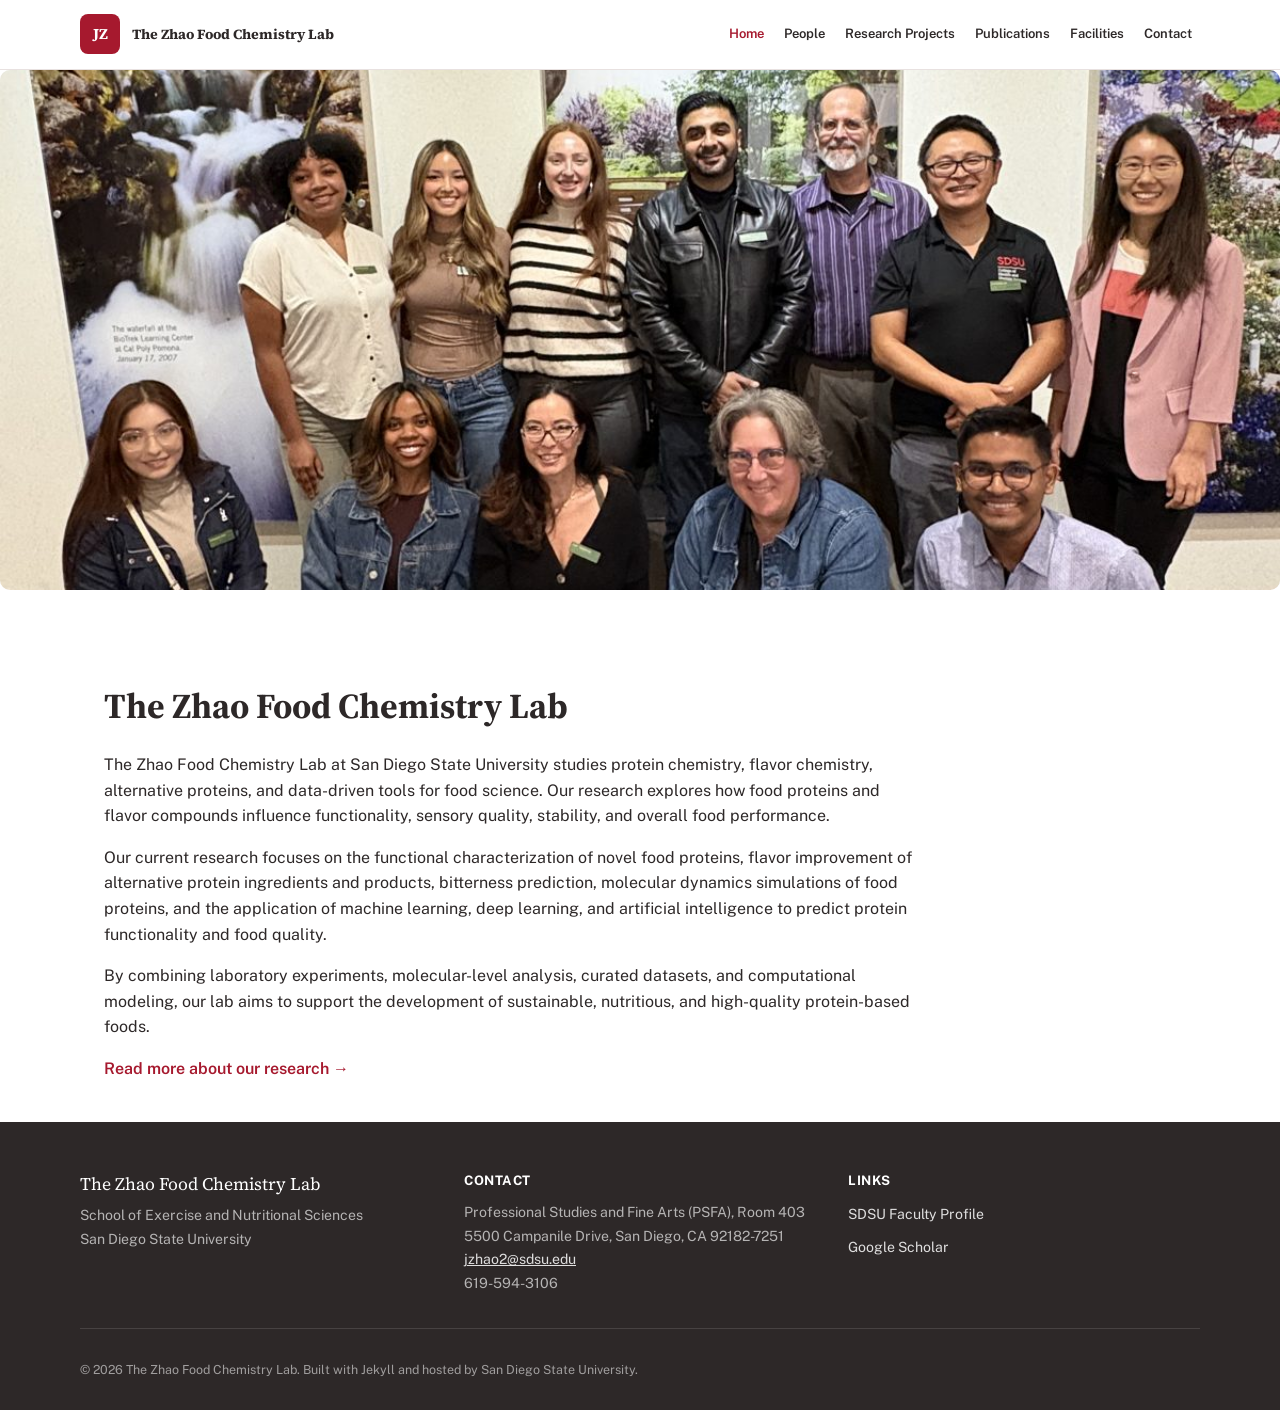
==== commit abfd2f55: "Deploy final website revisions" ====
--- a/index.html
+++ b/index.html
@@ -3,8 +3,8 @@
 <head>
   <meta charset="UTF-8">
   <meta name="viewport" content="width=device-width, initial-scale=1.0">
-  <title>Home | Zhao Lab</title>
-  <meta name="description" content="The Zhao Food Science Lab at San Diego State University studies the functionality and flavor of food proteins, including alternative and plant-based proteins, to support the next generation of sustainable food ingredients.">
+  <title>Home | The Zhao Food Chemistry Lab</title>
+  <meta name="description" content="The Zhao Food Chemistry Lab at San Diego State University studies the functionality and flavor of food proteins, including alternative and plant-based proteins, to support the next generation of sustainable food ingredients.">
 
   <link rel="preconnect" href="https://fonts.googleapis.com">
   <link rel="preconnect" href="https://fonts.gstatic.com" crossorigin>
@@ -14,20 +14,20 @@
   <link rel="icon" href="data:image/svg+xml,%3Csvg xmlns='http://www.w3.org/2000/svg' viewBox='0 0 64 64'%3E%3Crect width='64' height='64' rx='12' fill='%23A6192E'/%3E%3Ctext x='32' y='42' font-size='28' font-family='Georgia,serif' fill='white' text-anchor='middle'%3EJZ%3C/text%3E%3C/svg%3E">
 
   <!-- Begin Jekyll SEO tag v2.8.0 -->
-<title>Home | The Zhao Food Science Lab</title>
+<title>Home | The Zhao Food Chemistry Lab</title>
 <meta name="generator" content="Jekyll v3.10.0" />
 <meta property="og:title" content="Home" />
 <meta property="og:locale" content="en_US" />
-<meta name="description" content="The Zhao Food Science Lab at San Diego State University studies the functionality and flavor of food proteins, including alternative and plant-based proteins, to support the next generation of sustainable food ingredients." />
-<meta property="og:description" content="The Zhao Food Science Lab at San Diego State University studies the functionality and flavor of food proteins, including alternative and plant-based proteins, to support the next generation of sustainable food ingredients." />
+<meta name="description" content="The Zhao Food Chemistry Lab at San Diego State University studies the functionality and flavor of food proteins, including alternative and plant-based proteins, to support the next generation of sustainable food ingredients." />
+<meta property="og:description" content="The Zhao Food Chemistry Lab at San Diego State University studies the functionality and flavor of food proteins, including alternative and plant-based proteins, to support the next generation of sustainable food ingredients." />
 <link rel="canonical" href="https://jzhao.sdsu.edu/" />
 <meta property="og:url" content="https://jzhao.sdsu.edu/" />
-<meta property="og:site_name" content="The Zhao Food Science Lab" />
+<meta property="og:site_name" content="The Zhao Food Chemistry Lab" />
 <meta property="og:type" content="website" />
 <meta name="twitter:card" content="summary" />
 <meta property="twitter:title" content="Home" />
 <script type="application/ld+json">
-{"@context":"https://schema.org","@type":"WebSite","description":"The Zhao Food Science Lab at San Diego State University studies the functionality and flavor of food proteins, including alternative and plant-based proteins, to support the next generation of sustainable food ingredients.","headline":"Home","name":"The Zhao Food Science Lab","url":"https://jzhao.sdsu.edu/"}</script>
+{"@context":"https://schema.org","@type":"WebSite","description":"The Zhao Food Chemistry Lab at San Diego State University studies the functionality and flavor of food proteins, including alternative and plant-based proteins, to support the next generation of sustainable food ingredients.","headline":"Home","name":"The Zhao Food Chemistry Lab","url":"https://jzhao.sdsu.edu/"}</script>
 <!-- End Jekyll SEO tag -->
 
 </head>
@@ -37,7 +37,7 @@
   <div class="container site-header__row">
     <a class="site-header__brand" href="/">
       <span class="site-header__mark" aria-hidden="true">JZ</span>
-      <span class="site-header__name-main">The Zhao Food Science Lab</span>
+      <span class="site-header__name-main">The Zhao Food Chemistry Lab</span>
     </a>
 
     <button class="nav-toggle" id="nav-toggle" aria-expanded="false" aria-controls="primary-nav">
@@ -60,156 +60,24 @@
         
           
             <li class="site-nav__item">
-              <a href="/about/" class="site-nav__link">
-                About
-              </a>
-            </li>
-          
-        
-          
-            
-            
-            <li class="site-nav__item has-children">
-              <details class="site-nav__dropdown">
-                <summary class="site-nav__link">
-                  <span class="site-nav__link-text">People</span><span class="site-nav__chevron" aria-hidden="true">▾</span>
-                </summary>
-                <ul class="site-nav__submenu">
-                  
-                    <li>
-                      
-                        <a href="/people/#pi" class="site-nav__sublink">
-                          Dr. Jing Zhao
-                        </a>
-                      
-                    </li>
-                  
-                    <li>
-                      
-                        <a href="/people/#staff" class="site-nav__sublink">
-                          Research Staff
-                        </a>
-                      
-                    </li>
-                  
-                    <li>
-                      
-                        <a href="/people/#collaborators" class="site-nav__sublink">
-                          Collaborators
-                        </a>
-                      
-                    </li>
-                  
-                    <li>
-                      
-                        <a href="/people/#grad" class="site-nav__sublink">
-                          Graduate Students
-                        </a>
-                      
-                    </li>
-                  
-                    <li>
-                      
-                        <a href="/people/#undergrad" class="site-nav__sublink">
-                          Undergraduate Researchers
-                        </a>
-                      
-                    </li>
-                  
-                    <li>
-                      
-                        <a href="/people/#intern" class="site-nav__sublink">
-                          Visiting Interns
-                        </a>
-                      
-                    </li>
-                  
-                    <li>
-                      
-                        <a href="/people/#alumni" class="site-nav__sublink">
-                          Alumni
-                        </a>
-                      
-                    </li>
-                  
-                </ul>
-              </details>
-            </li>
-          
-        
-          
-            
-            
-            <li class="site-nav__item has-children">
-              <details class="site-nav__dropdown">
-                <summary class="site-nav__link">
-                  <span class="site-nav__link-text">Research</span><span class="site-nav__chevron" aria-hidden="true">▾</span>
-                </summary>
-                <ul class="site-nav__submenu">
-                  
-                    <li>
-                      
-                        <a href="/research-areas/" class="site-nav__sublink">
-                          Research Areas
-                        </a>
-                      
-                    </li>
-                  
-                    <li>
-                      
-                        
-                        <details class="site-nav__subdropdown">
-                          <summary class="site-nav__sublink site-nav__sublink--parent">
-                            <span>Publications</span><span class="site-nav__chevron site-nav__chevron--right" aria-hidden="true">▸</span>
-                          </summary>
-                          <ul class="site-nav__submenu site-nav__submenu--nested">
-                            
-                              <li>
-                                <a href="/publications/#journal-articles" class="site-nav__sublink">Journal Articles</a>
-                              </li>
-                            
-                              <li>
-                                <a href="/publications/#books" class="site-nav__sublink">Books & Book Chapters</a>
-                              </li>
-                            
-                          </ul>
-                        </details>
-                      
-                    </li>
-                  
-                    <li>
-                      
-                        <a href="/projects/" class="site-nav__sublink">
-                          Current Projects
-                        </a>
-                      
-                    </li>
-                  
-                    <li>
-                      
-                        <a href="/projects/#previous" class="site-nav__sublink">
-                          Previous Projects
-                        </a>
-                      
-                    </li>
-                  
-                </ul>
-              </details>
-            </li>
-          
-        
-          
-            <li class="site-nav__item">
-              <a href="/news/" class="site-nav__link">
-                News
+              <a href="/people/" class="site-nav__link">
+                People
               </a>
             </li>
           
         
           
             <li class="site-nav__item">
-              <a href="/opportunities/" class="site-nav__link">
-                Opportunities
+              <a href="/research-projects/" class="site-nav__link">
+                Research Projects
+              </a>
+            </li>
+          
+        
+          
+            <li class="site-nav__item">
+              <a href="/publications/" class="site-nav__link">
+                Publications
               </a>
             </li>
           
@@ -255,63 +123,34 @@
 
 
 <section class="section home-intro">
-  <div class="container home-intro__grid">
-    <div class="home-intro__main">
-      <h1>Welcome to the Zhao Food Science Lab!</h1>
+  <div class="container">
+    <div class="home-intro__main home-intro__main--full">
+      <h1>The Zhao Food Chemistry Lab</h1>
       <p>
-        The Zhao Food Science Lab at San Diego State University studies
+        The Zhao Food Chemistry Lab at San Diego State University studies
         protein chemistry, flavor chemistry, alternative proteins, and
         data-driven tools for food science. Our research explores how food
         proteins and flavor compounds influence functionality, sensory
         quality, stability, and overall food performance.
       </p>
       <p>
-        Current research areas include functional characterization of
-        novel food proteins, flavor generation from alternative protein
-        sources, bitterness prediction in microalgae, molecular dynamics
-        simulation of food proteins, and machine learning, deep learning,
-        and AI-based modeling for protein functionality and food quality
-        prediction.
+        Our current research focuses on the functional characterization of
+        novel food proteins, flavor improvement of alternative protein
+        ingredients and products, bitterness prediction, molecular dynamics
+        simulations of food proteins, and the application of machine
+        learning, deep learning, and artificial intelligence to predict
+        protein functionality and food quality.
       </p>
       <p>
         By combining laboratory experiments, molecular-level analysis,
         curated datasets, and computational modeling, our lab aims to
         support the development of sustainable, nutritious, and
-        high-quality protein-based
-        foods.
+        high-quality protein-based foods.
       </p>
       
       
-      <a class="text-link" href="/research-areas/">Read more about our research →</a>
+      <a class="text-link" href="/research-projects/">Read more about our research →</a>
     </div>
-
-    <aside class="home-intro__sidebar">
-      <h2>Recent News</h2>
-      <ul class="news-sidebar">
-        
-          <li class="news-sidebar__item">
-            <p class="news-sidebar__date">To be updated</p>
-            <p class="news-sidebar__title">Lab welcomes new members for Spring/Summer 2026</p>
-          </li>
-        
-          <li class="news-sidebar__item">
-            <p class="news-sidebar__date">To be updated</p>
-            <p class="news-sidebar__title">Student presentation highlights</p>
-          </li>
-        
-          <li class="news-sidebar__item">
-            <p class="news-sidebar__date">To be updated</p>
-            <p class="news-sidebar__title">New project kickoff</p>
-          </li>
-        
-          <li class="news-sidebar__item">
-            <p class="news-sidebar__date">To be updated</p>
-            <p class="news-sidebar__title">Recent publication</p>
-          </li>
-        
-      </ul>
-      <a class="text-link" href="/news/">See all news →</a>
-    </aside>
   </div>
 </section>
 
@@ -319,7 +158,7 @@
   <footer class="site-footer">
   <div class="container site-footer__grid">
     <div>
-      <p class="site-footer__title">The Zhao Food Science Lab</p>
+      <p class="site-footer__title">The Zhao Food Chemistry Lab</p>
       <p class="site-footer__muted">School of Exercise and Nutritional Sciences<br>San Diego State University</p>
     </div>
 
@@ -338,13 +177,12 @@
       <ul class="site-footer__links">
         <li><a href="https://ens.sdsu.edu/people/faculty/zhao-jing">SDSU Faculty Profile</a></li>
         <li><a href="https://scholar.google.com/citations?hl=en&user=7flyslUAAAAJ">Google Scholar</a></li>
-        <li><a href="/opportunities/">Join the Lab</a></li>
       </ul>
     </div>
   </div>
 
   <div class="container site-footer__bottom">
-    <p>&copy; 2026 The Zhao Food Science Lab. Built with Jekyll, hosted on GitHub Pages.</p>
+    <p>&copy; 2026 The Zhao Food Chemistry Lab. Built with Jekyll and hosted by San Diego State University.</p>
   </div>
 </footer>
 
--- a/assets/css/main.css
+++ b/assets/css/main.css
@@ -591,3 +591,49 @@
 .tile-grad--1 { background: linear-gradient(135deg, #00a39d, #007c78); }
 .tile-grad--2 { background: linear-gradient(135deg, #2d2828, #5a4f4f); }
 .tile-grad--3 { background: linear-gradient(135deg, #d41736, #8a5a00); }
+
+/* ── Content adjustments for the July 2026 content update ── */
+/* Full-width homepage intro (Recent News sidebar removed) */
+.home-intro__main--full { max-width: 820px; }
+
+/* Faculty Profile / ORCID links on member cards */
+.member-card__links { margin: 10px 0 0; font-size: 0.85rem; }
+.member-card__links a { color: var(--color-primary); font-weight: 600; text-decoration: none; }
+.member-card__links a:hover { text-decoration: underline; }
+
+/* Rich project cards on the consolidated Research Projects page
+   (reuses the existing .project-card look) */
+.project-card__title {
+  font-family: var(--font-display);
+  font-size: 1.08rem;
+  font-weight: 700;
+  line-height: 1.3;
+  margin: 0 0 12px;
+  color: var(--color-text);
+}
+.project-card__meta { font-size: 0.85rem; color: var(--color-text); margin: 0 0 6px; }
+.project-card__collabs { list-style: none; padding: 0; margin: 0 0 10px; }
+.project-card__collabs li { font-size: 0.85rem; color: var(--color-muted); margin: 0 0 4px; }
+.project-card__collabs a { color: var(--color-primary); text-decoration: none; }
+.project-card__collabs a:hover { text-decoration: underline; }
+.project-card__more { margin: 10px 0 0; }
+
+/* ── Responsive table wrapper (horizontal scroll on small screens) ── */
+.table-wrap { width: 100%; overflow-x: auto; -webkit-overflow-scrolling: touch; }
+.table-wrap .sensory-test-table { min-width: 640px; }
+.sensory-test-table th, .sensory-test-table td { white-space: normal; overflow-wrap: normal; word-break: keep-all; }
+.sensory-test-table td:nth-child(3) { text-align: center; white-space: nowrap; }
+.sensory-test-table td:nth-child(6), .sensory-test-table td:nth-child(5) { white-space: nowrap; }
+
+/* ── On-page section menu (People page) ─────────────────────── */
+.page-anchor-nav { display: flex; flex-wrap: wrap; gap: 8px 18px; margin: 8px 0 8px; padding-bottom: 14px; border-bottom: 1px solid var(--color-border); }
+.page-anchor-nav a { font-family: var(--font-display); font-size: 0.92rem; color: var(--color-primary); text-decoration: none; }
+.page-anchor-nav a:hover, .page-anchor-nav a:focus { text-decoration: underline; }
+.section-subhead[id] { scroll-margin-top: 90px; }
+html { scroll-behavior: smooth; }
+
+/* ── Publication type label + clickable titles ──────────────── */
+.pub-item__body a { color: var(--color-primary); text-decoration: none; }
+.pub-item__body a:hover { text-decoration: underline; }
+.pub-item__type { display: inline-block; font-size: 0.78rem; color: var(--color-muted); font-style: italic; margin-left: 4px; }
+.pub-item__doi { display: inline-block; margin-top: 2px; }
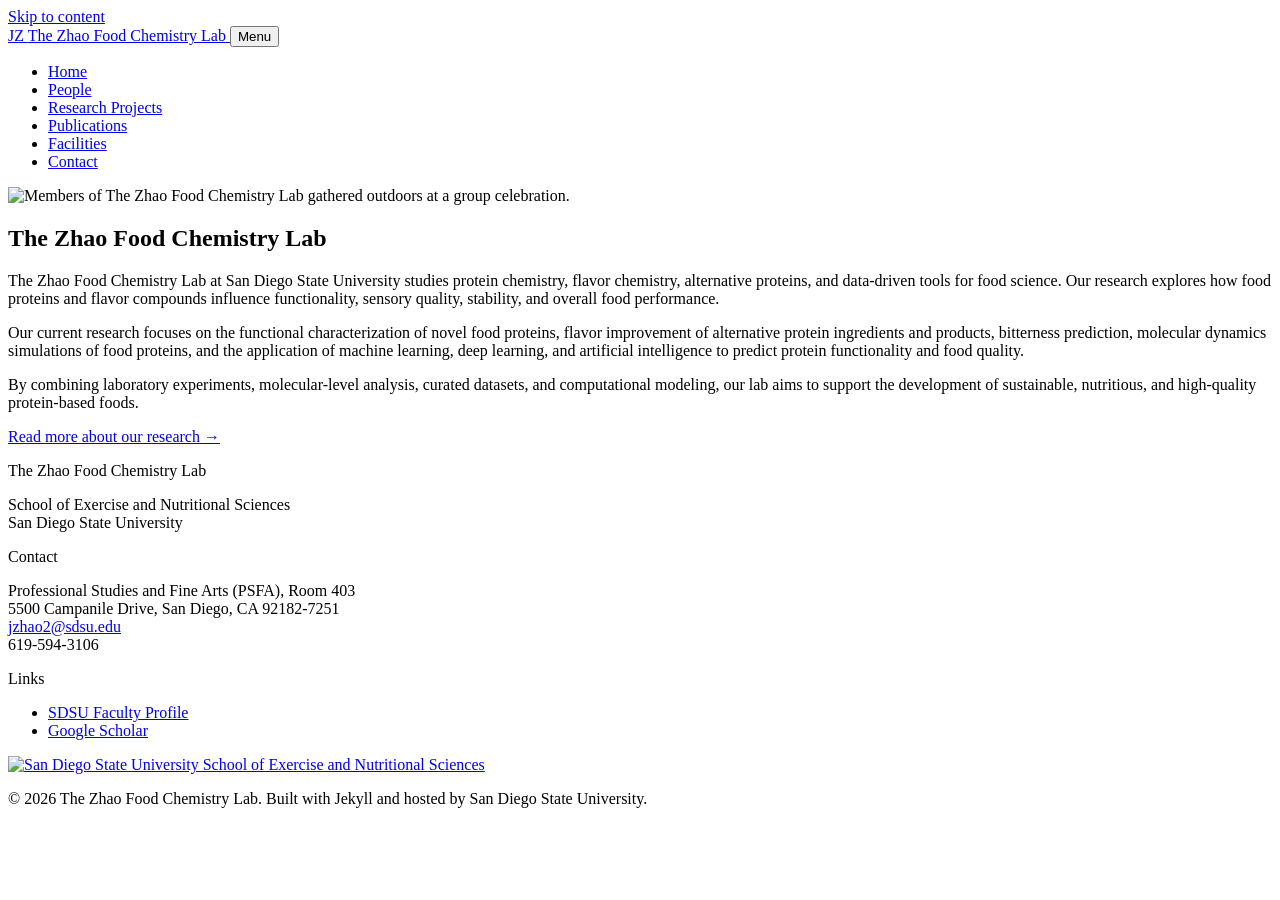
==== commit 43acb7af: "Deploy final accessibility and lab gallery updates" ====
--- a/index.html
+++ b/index.html
@@ -104,23 +104,24 @@
 </header>
 
   <main id="main-content">
-    
-
-
-
-<div class="photo-carousel" id="home-photos">
-  <div class="photo-carousel__track">
-    
-      <figure class="photo-carousel__slide is-active" data-index="0">
-        <img src="/assets/images/team/team-2026-01.jpg" alt="Lab group photo">
-        
-      </figure>
-    
+    <div class="container home-hero-wrap">
+  <div class="home-hero">
+    <picture>
+      <source type="image/webp"
+              srcset="/assets/images/lab/zhao-lab-homepage-group-1024.webp 1024w,
+                      /assets/images/lab/zhao-lab-homepage-group.webp 2048w"
+              sizes="(max-width: 1120px) 100vw, 1120px">
+      <img class="home-hero__img"
+           src="/assets/images/lab/zhao-lab-homepage-group.jpg"
+           srcset="/assets/images/lab/zhao-lab-homepage-group-1024.jpg 1024w,
+                   /assets/images/lab/zhao-lab-homepage-group.jpg 2048w"
+           sizes="(max-width: 1120px) 100vw, 1120px"
+           width="2048" height="1152"
+           alt="Members of The Zhao Food Chemistry Lab gathered outdoors at a group celebration."
+           fetchpriority="high" decoding="async">
+    </picture>
   </div>
-
-  
 </div>
-
 
 <section class="section home-intro">
   <div class="container">
@@ -182,10 +183,16 @@
   </div>
 
   <div class="container site-footer__bottom">
+    <a class="site-footer__ens" href="https://ens.sdsu.edu/">
+      <img src="/assets/images/branding/sdsu-ens-horizontal-reverse.png"
+           alt="San Diego State University School of Exercise and Nutritional Sciences"
+           width="700" height="82">
+    </a>
     <p>&copy; 2026 The Zhao Food Chemistry Lab. Built with Jekyll and hosted by San Diego State University.</p>
   </div>
 </footer>
 
   <script src="/assets/js/main.js"></script>
+  <script src="/assets/js/group-photo-carousel.js" defer></script>
 </body>
 </html>
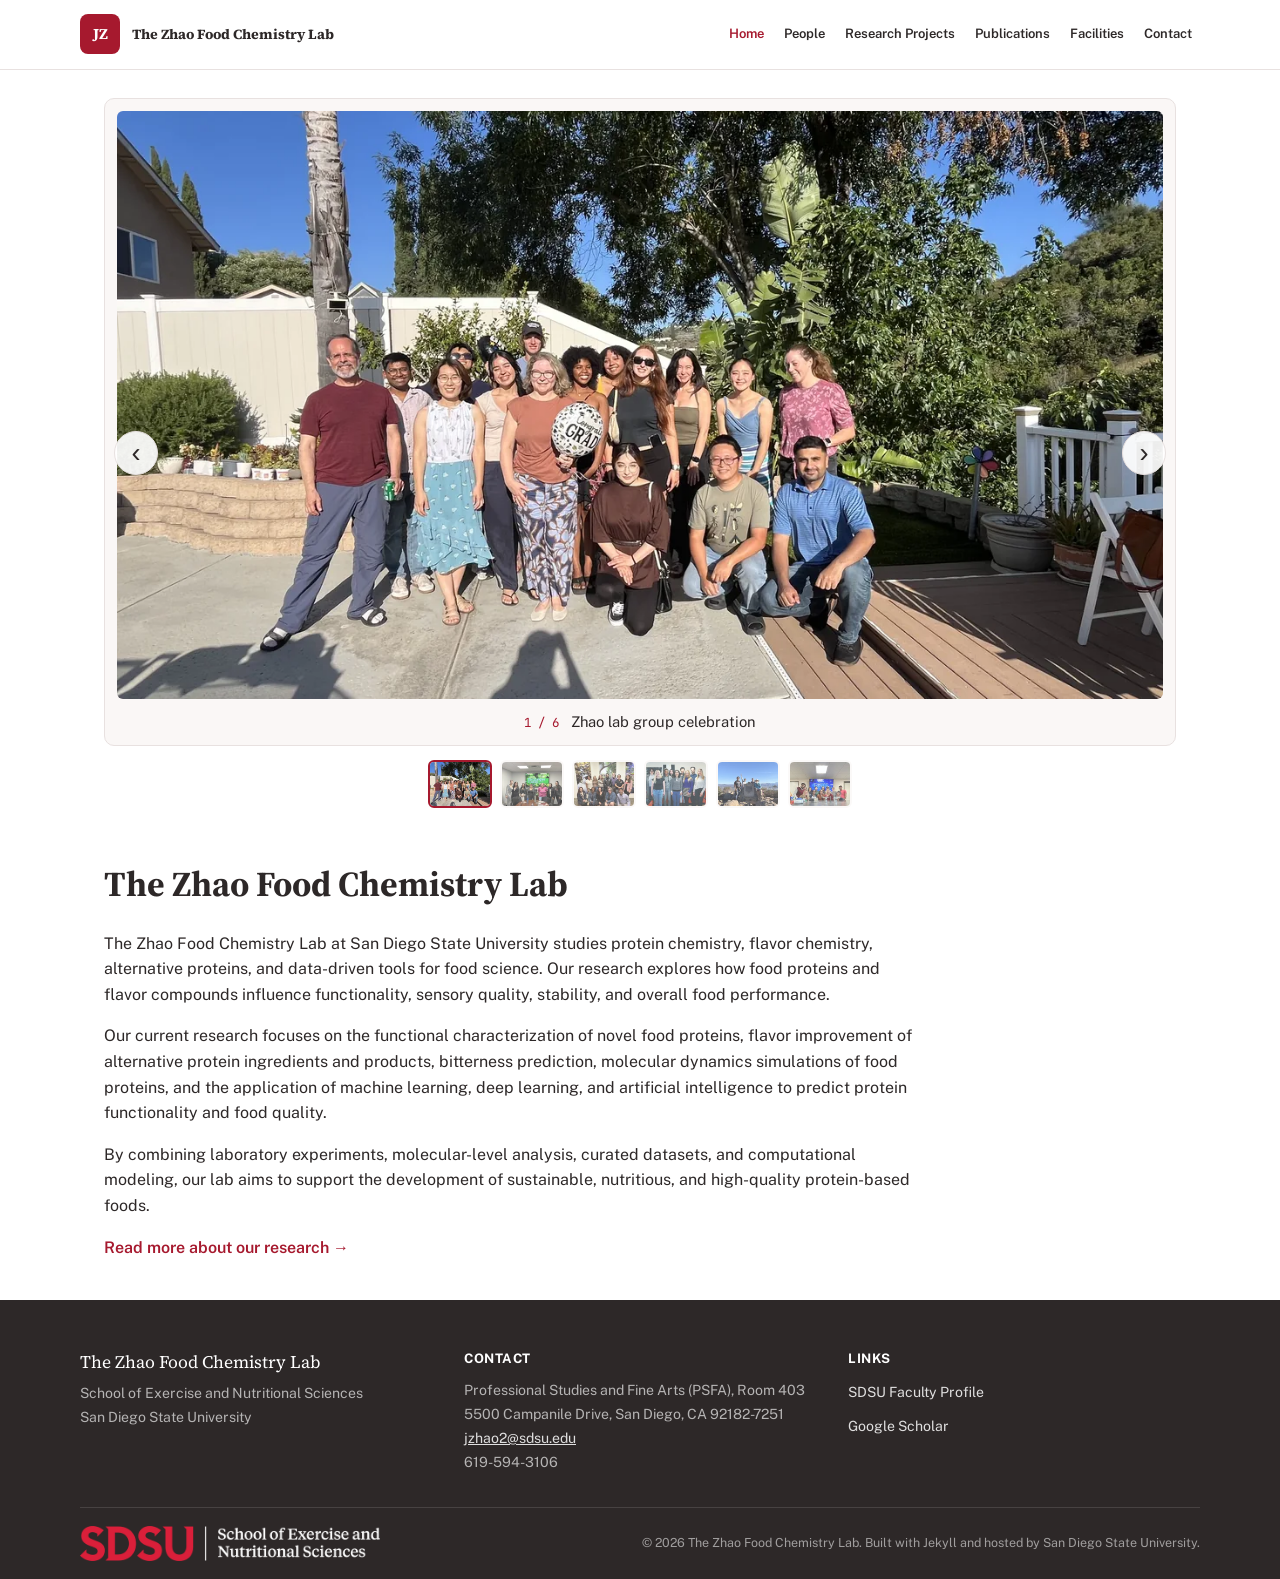
==== commit 78608795: "Deploy final homepage gallery update" ====
--- a/index.html
+++ b/index.html
@@ -104,23 +104,145 @@
 </header>
 
   <main id="main-content">
-    <div class="container home-hero-wrap">
-  <div class="home-hero">
-    <picture>
-      <source type="image/webp"
-              srcset="/assets/images/lab/zhao-lab-homepage-group-1024.webp 1024w,
-                      /assets/images/lab/zhao-lab-homepage-group.webp 2048w"
-              sizes="(max-width: 1120px) 100vw, 1120px">
-      <img class="home-hero__img"
-           src="/assets/images/lab/zhao-lab-homepage-group.jpg"
-           srcset="/assets/images/lab/zhao-lab-homepage-group-1024.jpg 1024w,
-                   /assets/images/lab/zhao-lab-homepage-group.jpg 2048w"
-           sizes="(max-width: 1120px) 100vw, 1120px"
-           width="2048" height="1152"
-           alt="Members of The Zhao Food Chemistry Lab gathered outdoors at a group celebration."
-           fetchpriority="high" decoding="async">
-    </picture>
-  </div>
+    <div class="container home-carousel-wrap">
+  
+
+
+
+
+<section class="lab-gallery" aria-label="Lab group photos">
+  
+
+  <div class="lab-gallery__widget" id="home-group-photos" data-lab-gallery>
+    <div class="lab-gallery__stage">
+      
+        
+        <figure class="lab-gallery__slide is-active" data-index="0">
+          
+          <picture>
+            <source type="image/webp" srcset="/assets/images/lab/carousel/zhao-lab-group-01-640.webp 640w, /assets/images/lab/carousel/zhao-lab-group-01-1200.webp 1200w, /assets/images/lab/carousel/zhao-lab-group-01-2000.webp 2000w" sizes="(max-width: 1120px) 100vw, 1120px">
+            <img class="lab-gallery__img" src="/assets/images/lab/carousel/zhao-lab-group-01-1200.jpg" srcset="/assets/images/lab/carousel/zhao-lab-group-01-640.jpg 640w, /assets/images/lab/carousel/zhao-lab-group-01-1200.jpg 1200w, /assets/images/lab/carousel/zhao-lab-group-01-2000.jpg 2000w" sizes="(max-width: 1120px) 100vw, 1120px" width="4032" height="2268" alt="Members of The Zhao Food Chemistry Lab gathered outdoors at a group celebration." loading="eager" decoding="async" fetchpriority="high">
+          </picture>
+          
+          <figcaption class="lab-gallery__caption">
+            <span class="lab-gallery__count">1 / 6</span>
+            <span class="lab-gallery__caption-text">Zhao lab group celebration</span>
+          </figcaption>
+        </figure>
+      
+        
+        <figure class="lab-gallery__slide" data-index="1">
+          
+          <picture>
+            <source type="image/webp" srcset="/assets/images/lab/carousel/zhao-lab-group-02-640.webp 640w, /assets/images/lab/carousel/zhao-lab-group-02-1200.webp 1200w, /assets/images/lab/carousel/zhao-lab-group-02-2000.webp 2000w" sizes="(max-width: 1120px) 100vw, 1120px">
+            <img class="lab-gallery__img" src="/assets/images/lab/carousel/zhao-lab-group-02-1200.jpg" srcset="/assets/images/lab/carousel/zhao-lab-group-02-640.jpg 640w, /assets/images/lab/carousel/zhao-lab-group-02-1200.jpg 1200w, /assets/images/lab/carousel/zhao-lab-group-02-2000.jpg 2000w" sizes="(max-width: 1120px) 100vw, 1120px" width="5712" height="4284" alt="Lab members standing in a conference room in front of a display about Microalgae Foods product development." loading="lazy" decoding="async">
+          </picture>
+          
+          <figcaption class="lab-gallery__caption">
+            <span class="lab-gallery__count">2 / 6</span>
+            <span class="lab-gallery__caption-text">Microalgae Foods product development meeting</span>
+          </figcaption>
+        </figure>
+      
+        
+        <figure class="lab-gallery__slide" data-index="2">
+          
+          <picture>
+            <source type="image/webp" srcset="/assets/images/lab/carousel/zhao-lab-group-03-640.webp 640w, /assets/images/lab/carousel/zhao-lab-group-03-1200.webp 1200w, /assets/images/lab/carousel/zhao-lab-group-03-2000.webp 2000w" sizes="(max-width: 1120px) 100vw, 1120px">
+            <img class="lab-gallery__img" src="/assets/images/lab/carousel/zhao-lab-group-03-1200.jpg" srcset="/assets/images/lab/carousel/zhao-lab-group-03-640.jpg 640w, /assets/images/lab/carousel/zhao-lab-group-03-1200.jpg 1200w, /assets/images/lab/carousel/zhao-lab-group-03-2000.jpg 2000w" sizes="(max-width: 1120px) 100vw, 1120px" width="3024" height="4032" alt="Lab members gathered indoors in front of large botanical wall displays." loading="lazy" decoding="async">
+          </picture>
+          
+          <figcaption class="lab-gallery__caption">
+            <span class="lab-gallery__count">3 / 6</span>
+            <span class="lab-gallery__caption-text">Zhao lab group gathering</span>
+          </figcaption>
+        </figure>
+      
+        
+        <figure class="lab-gallery__slide" data-index="3">
+          
+          <picture>
+            <source type="image/webp" srcset="/assets/images/lab/carousel/zhao-lab-group-04-640.webp 640w, /assets/images/lab/carousel/zhao-lab-group-04-1200.webp 1200w, /assets/images/lab/carousel/zhao-lab-group-04-2000.webp 2000w" sizes="(max-width: 1120px) 100vw, 1120px">
+            <img class="lab-gallery__img" src="/assets/images/lab/carousel/zhao-lab-group-04-1200.jpg" srcset="/assets/images/lab/carousel/zhao-lab-group-04-640.jpg 640w, /assets/images/lab/carousel/zhao-lab-group-04-1200.jpg 1200w, /assets/images/lab/carousel/zhao-lab-group-04-2000.jpg 2000w" sizes="(max-width: 1120px) 100vw, 1120px" width="4329" height="3063" alt="Members of The Zhao Food Chemistry Lab standing together in a laboratory." loading="lazy" decoding="async">
+          </picture>
+          
+          <figcaption class="lab-gallery__caption">
+            <span class="lab-gallery__count">4 / 6</span>
+            <span class="lab-gallery__caption-text">Zhao lab members in the laboratory</span>
+          </figcaption>
+        </figure>
+      
+        
+        <figure class="lab-gallery__slide" data-index="4">
+          
+          <picture>
+            <source type="image/webp" srcset="/assets/images/lab/carousel/zhao-lab-group-05-640.webp 640w, /assets/images/lab/carousel/zhao-lab-group-05-1200.webp 1200w, /assets/images/lab/carousel/zhao-lab-group-05-2000.webp 2000w" sizes="(max-width: 1120px) 100vw, 1120px">
+            <img class="lab-gallery__img" src="/assets/images/lab/carousel/zhao-lab-group-05-1200.jpg" srcset="/assets/images/lab/carousel/zhao-lab-group-05-640.jpg 640w, /assets/images/lab/carousel/zhao-lab-group-05-1200.jpg 1200w, /assets/images/lab/carousel/zhao-lab-group-05-2000.jpg 2000w" sizes="(max-width: 1120px) 100vw, 1120px" width="3024" height="4032" alt="Four lab members standing beside a summit marker on a rocky mountain under a clear blue sky." loading="lazy" decoding="async">
+          </picture>
+          
+          <figcaption class="lab-gallery__caption">
+            <span class="lab-gallery__count">5 / 6</span>
+            <span class="lab-gallery__caption-text">Lab group hike</span>
+          </figcaption>
+        </figure>
+      
+        
+        <figure class="lab-gallery__slide" data-index="5">
+          
+          <picture>
+            <source type="image/webp" srcset="/assets/images/lab/carousel/zhao-lab-group-06-640.webp 640w, /assets/images/lab/carousel/zhao-lab-group-06-1200.webp 1200w, /assets/images/lab/carousel/zhao-lab-group-06-2000.webp 2000w" sizes="(max-width: 1120px) 100vw, 1120px">
+            <img class="lab-gallery__img" src="/assets/images/lab/carousel/zhao-lab-group-06-1200.jpg" srcset="/assets/images/lab/carousel/zhao-lab-group-06-640.jpg 640w, /assets/images/lab/carousel/zhao-lab-group-06-1200.jpg 1200w, /assets/images/lab/carousel/zhao-lab-group-06-2000.jpg 2000w" sizes="(max-width: 1120px) 100vw, 1120px" width="2072" height="1444" alt="Lab members gathered in a laboratory in front of a display reading Space Guacamole in Development." loading="lazy" decoding="async">
+          </picture>
+          
+          <figcaption class="lab-gallery__caption">
+            <span class="lab-gallery__count">6 / 6</span>
+            <span class="lab-gallery__caption-text">Space Guacamole project meeting</span>
+          </figcaption>
+        </figure>
+      
+    </div>
+
+    <button class="lab-gallery__nav lab-gallery__nav--prev" type="button" aria-label="Previous group photo"><span aria-hidden="true">&lsaquo;</span></button>
+    <button class="lab-gallery__nav lab-gallery__nav--next" type="button" aria-label="Next group photo"><span aria-hidden="true">&rsaquo;</span></button>
+
+    <div class="lab-gallery__thumbs" role="group" aria-label="Choose a group photo to view">
+      
+        
+        <button class="lab-gallery__thumb is-active" type="button" data-index="0" aria-label="Show group photo 1" aria-current="true">
+          <img src="/assets/images/lab/carousel/zhao-lab-group-01-thumb.jpg" alt="" width="64" height="48" loading="lazy" decoding="async">
+        </button>
+      
+        
+        <button class="lab-gallery__thumb" type="button" data-index="1" aria-label="Show group photo 2">
+          <img src="/assets/images/lab/carousel/zhao-lab-group-02-thumb.jpg" alt="" width="64" height="48" loading="lazy" decoding="async">
+        </button>
+      
+        
+        <button class="lab-gallery__thumb" type="button" data-index="2" aria-label="Show group photo 3">
+          <img src="/assets/images/lab/carousel/zhao-lab-group-03-thumb.jpg" alt="" width="64" height="48" loading="lazy" decoding="async">
+        </button>
+      
+        
+        <button class="lab-gallery__thumb" type="button" data-index="3" aria-label="Show group photo 4">
+          <img src="/assets/images/lab/carousel/zhao-lab-group-04-thumb.jpg" alt="" width="64" height="48" loading="lazy" decoding="async">
+        </button>
+      
+        
+        <button class="lab-gallery__thumb" type="button" data-index="4" aria-label="Show group photo 5">
+          <img src="/assets/images/lab/carousel/zhao-lab-group-05-thumb.jpg" alt="" width="64" height="48" loading="lazy" decoding="async">
+        </button>
+      
+        
+        <button class="lab-gallery__thumb" type="button" data-index="5" aria-label="Show group photo 6">
+          <img src="/assets/images/lab/carousel/zhao-lab-group-06-thumb.jpg" alt="" width="64" height="48" loading="lazy" decoding="async">
+        </button>
+      
+    </div>
+
+    <p class="lab-gallery__status sr-only" aria-live="polite"></p>
+  </div>
+</section>
+
 </div>
 
 <section class="section home-intro">
--- a/assets/css/main.css
+++ b/assets/css/main.css
@@ -0,0 +1,699 @@
+/* ───────────────────────────────────────────────────────────
+   THE ZHAO FOOD CHEMISTRY LAB — main stylesheet
+   ───────────────────────────────────────────────────────────
+   Design tokens live at the top. Change colors/fonts here and
+   they propagate through the whole site.
+   ─────────────────────────────────────────────────────────── */
+
+:root {
+  /* Color — SDSU brand red + neutral academic palette */
+  --color-bg: #ffffff;
+  --color-surface: #faf7f6;
+  --color-text: #2d2828;
+  --color-muted: #6b6362;
+  --color-border: #e8e1e0;
+  --color-primary: #a6192e;        /* SDSU dark red */
+  --color-primary-bright: #d41736; /* SDSU bright red */
+  --color-charcoal: #2d2828;
+  --color-teal: #00a39d;           /* SDSU secondary accent */
+  --color-placeholder-bg: #fff3d6;
+  --color-placeholder-text: #8a5a00;
+
+  /* Type */
+  --font-display: "Source Serif 4", Georgia, "Times New Roman", serif;
+  --font-body: "Public Sans", -apple-system, BlinkMacSystemFont, "Segoe UI", sans-serif;
+  --font-mono: "JetBrains Mono", SFMono-Regular, Menlo, monospace;
+
+  /* Layout */
+  --container-width: 1120px;
+  --radius: 10px;
+  --shadow-sm: 0 1px 2px rgba(45, 40, 40, 0.06);
+  --shadow-md: 0 10px 28px rgba(45, 40, 40, 0.10);
+}
+
+/* ── Reset ───────────────────────────────────────────────── */
+* { box-sizing: border-box; }
+html { scroll-behavior: smooth; }
+body {
+  margin: 0;
+  font-family: var(--font-body);
+  color: var(--color-text);
+  background: var(--color-bg);
+  line-height: 1.6;
+  -webkit-font-smoothing: antialiased;
+}
+img { max-width: 100%; display: block; }
+a { color: inherit; }
+h1, h2, h3, h4 { margin: 0; }
+ul { margin: 0; }
+table { width: 100%; border-collapse: collapse; }
+
+a:focus-visible, button:focus-visible, summary:focus-visible {
+  outline: 2px solid var(--color-primary);
+  outline-offset: 2px;
+}
+
+@media (prefers-reduced-motion: reduce) {
+  * { animation: none !important; transition: none !important; scroll-behavior: auto !important; }
+}
+
+.sr-only {
+  position: absolute;
+  width: 1px; height: 1px;
+  overflow: hidden;
+  clip: rect(0 0 0 0);
+}
+
+.skip-link {
+  position: absolute;
+  left: -999px;
+  background: var(--color-primary);
+  color: #fff;
+  padding: 10px 16px;
+  z-index: 200;
+  border-radius: 0 0 6px 0;
+  text-decoration: none;
+}
+.skip-link:focus { left: 0; top: 0; }
+
+/* ── Layout helpers ──────────────────────────────────────── */
+.container {
+  max-width: var(--container-width);
+  margin-inline: auto;
+  padding-inline: 24px;
+}
+
+.section { padding: 64px 0; }
+.section--muted { background: var(--color-surface); }
+.section__head { margin-bottom: 28px; }
+.section__head h2 { font-family: var(--font-display); font-size: 1.8rem; margin-top: 6px; }
+.section__more { margin-top: 22px; }
+.section__more a { color: var(--color-primary); font-weight: 600; text-decoration: none; }
+.section__more a:hover { text-decoration: underline; }
+.section-subhead { font-family: var(--font-display); font-size: 1.3rem; margin: 44px 0 16px; }
+
+.eyebrow {
+  font-family: var(--font-mono);
+  font-size: 0.72rem;
+  letter-spacing: 0.08em;
+  text-transform: uppercase;
+  color: var(--color-primary);
+  margin: 0 0 10px;
+}
+.eyebrow--inline {
+  font-weight: 700;
+  color: var(--color-primary);
+  font-size: 0.72rem;
+  text-transform: uppercase;
+  letter-spacing: 0.04em;
+  margin-right: 4px;
+}
+
+.grid { display: grid; gap: 20px; }
+.grid--2 { grid-template-columns: repeat(2, 1fr); }
+.grid--3 { grid-template-columns: repeat(3, 1fr); }
+.grid--4 { grid-template-columns: repeat(4, 1fr); }
+@media (max-width: 900px) { .grid--3, .grid--4 { grid-template-columns: repeat(2, 1fr); } }
+@media (max-width: 640px) { .grid--2, .grid--3, .grid--4 { grid-template-columns: 1fr; } }
+
+.intro-copy { max-width: 760px; margin: 0 auto; font-size: 1.05rem; color: var(--color-muted); }
+
+/* ── Buttons ─────────────────────────────────────────────── */
+.btn {
+  display: inline-flex;
+  align-items: center;
+  justify-content: center;
+  padding: 12px 22px;
+  border-radius: 8px;
+  font-weight: 600;
+  font-size: 0.95rem;
+  text-decoration: none;
+  transition: transform .15s ease, box-shadow .15s ease, background .15s ease;
+  border: 1.5px solid transparent;
+}
+.btn--primary { background: var(--color-primary); color: #fff; }
+.btn--primary:hover { background: var(--color-primary-bright); transform: translateY(-1px); }
+.btn--ghost { border-color: rgba(255, 255, 255, 0.65); color: #fff; }
+.btn--ghost:hover { background: rgba(255, 255, 255, 0.12); }
+.btn--on-dark { background: #fff; color: var(--color-charcoal); }
+.btn--on-dark:hover { background: var(--color-surface); }
+
+/* ── Header / Nav ────────────────────────────────────────── */
+.site-header {
+  position: sticky;
+  top: 0;
+  z-index: 50;
+  background: rgba(255, 255, 255, 0.97);
+  backdrop-filter: blur(6px);
+  border-bottom: 1px solid var(--color-border);
+}
+.site-header__row {
+  position: relative;
+  display: flex;
+  align-items: center;
+  justify-content: space-between;
+  padding: 14px 0;
+  gap: 16px;
+}
+.site-header__brand { display: flex; align-items: center; gap: 12px; text-decoration: none; color: var(--color-text); }
+.site-header__mark {
+  width: 40px; height: 40px;
+  border-radius: 8px;
+  background: var(--color-primary);
+  color: #fff;
+  display: flex; align-items: center; justify-content: center;
+  font-family: var(--font-display);
+  font-weight: 700;
+  font-size: 15px;
+  flex-shrink: 0;
+}
+.site-header__name-main { font-family: var(--font-display); font-weight: 700; font-size: 17px; white-space: nowrap; }
+
+.site-nav__list { display: flex; gap: 4px; list-style: none; padding: 0; margin: 0; align-items: center; }
+.site-nav__link, .site-nav__sublink {
+  font-size: 14px;
+  font-weight: 600;
+  color: var(--color-text);
+  text-decoration: none;
+  padding: 10px 12px;
+  border-radius: 6px;
+  display: inline-block;
+}
+.site-nav__link:hover, .site-nav__sublink:hover, .site-nav__link.is-active, .site-nav__sublink.is-active {
+  color: var(--color-primary);
+}
+
+.site-nav__dropdown { position: relative; }
+.site-nav__dropdown summary {
+  list-style: none !important;
+  cursor: pointer;
+  display: inline-flex !important;
+  align-items: center;
+  padding: 10px 12px;
+}
+.site-nav__dropdown summary::-webkit-details-marker { display: none; }
+.site-nav__dropdown summary::marker { content: ""; }
+.site-nav__link-text { display: inline-block; }
+.site-nav__chevron { font-size: 10px; margin-left: 4px; color: var(--color-muted); line-height: 1; }
+.site-nav__submenu {
+  position: absolute;
+  top: calc(100% + 6px);
+  left: 0;
+  min-width: 190px;
+  background: #fff;
+  border: 1px solid var(--color-border);
+  border-top: 3px solid var(--color-primary);
+  border-radius: 4px;
+  box-shadow: var(--shadow-md);
+  list-style: none;
+  padding: 6px;
+  margin: 0;
+}
+.site-nav__submenu li { list-style: none; }
+.site-nav__submenu .site-nav__sublink { display: block; padding: 8px 10px; }
+
+.nav-toggle {
+  display: none;
+  flex-direction: column;
+  gap: 5px;
+  background: none;
+  border: none;
+  cursor: pointer;
+  padding: 8px;
+}
+.nav-toggle__bar { width: 22px; height: 2px; background: var(--color-text); display: block; }
+
+@media (max-width: 1300px) and (min-width: 881px) {
+  .site-header__name-main { font-size: 14px; }
+  .site-nav__link, .site-nav__sublink { font-size: 13px; padding: 10px 8px; }
+}
+
+@media (max-width: 880px) {
+  .nav-toggle { display: flex; }
+  .site-nav {
+    position: absolute;
+    top: 100%;
+    left: 0;
+    right: 0;
+    background: #fff;
+    border-bottom: 1px solid var(--color-border);
+    box-shadow: var(--shadow-md);
+    display: none;
+  }
+  .site-nav.is-open { display: block; }
+  .site-nav__list { flex-direction: column; align-items: stretch; padding: 10px; gap: 2px; }
+  .site-nav__dropdown { position: static; }
+  .site-nav__submenu { position: static; box-shadow: none; border: none; padding-left: 14px; }
+}
+
+/* ── Homepage: welcome + news sidebar (Coley-style) ─────── */
+.home-intro { padding-top: 48px; padding-bottom: 32px; }
+.home-intro__grid {
+  display: grid;
+  grid-template-columns: 2fr 1fr;
+  gap: 56px;
+  align-items: start;
+}
+.home-intro__main h1 { font-family: var(--font-display); font-weight: 700; font-size: 2.2rem; margin: 0 0 18px; }
+.home-intro__main p { color: var(--color-text); margin: 0 0 16px; }
+.text-link { color: var(--color-primary); font-weight: 600; text-decoration: none; }
+.text-link:hover { text-decoration: underline; }
+
+.home-intro__sidebar {
+  background: var(--color-surface);
+  border: 1px solid var(--color-border);
+  border-radius: var(--radius);
+  padding: 24px;
+}
+.home-intro__sidebar h2 { font-family: var(--font-display); font-size: 1.15rem; margin: 0 0 16px; }
+.news-sidebar { list-style: none; padding: 0; margin: 0 0 16px; }
+.news-sidebar__item { padding: 12px 0; border-bottom: 1px solid var(--color-border); }
+.news-sidebar__item:first-child { padding-top: 0; }
+.news-sidebar__date { font-family: var(--font-mono); font-size: 0.7rem; color: var(--color-muted); text-transform: uppercase; margin: 0 0 4px; }
+.news-sidebar__title { font-size: 0.92rem; margin: 0; }
+
+@media (max-width: 760px) {
+  .home-intro__grid { grid-template-columns: 1fr; gap: 32px; }
+}
+
+/* ── Cards: research areas ──────────────────────────────── */
+.area-card, .project-card, .news-item {
+  background: #fff;
+  border: 1px solid var(--color-border);
+  border-radius: var(--radius);
+  padding: 22px;
+  box-shadow: var(--shadow-sm);
+  transition: box-shadow .15s ease, transform .15s ease;
+}
+.area-card:hover, .project-card:hover { box-shadow: var(--shadow-md); transform: translateY(-2px); }
+.area-card__title { font-family: var(--font-display); font-size: 1.05rem; margin: 0 0 8px; color: var(--color-primary); }
+.area-card__desc { font-size: 0.92rem; color: var(--color-muted); margin: 0 0 10px; }
+
+/* ── Cards: projects ─────────────────────────────────────── */
+.project-card { border-left: 4px solid var(--color-primary); }
+.project-card--forming { border-left-color: var(--color-teal); }
+.project-card--completed { border-left-color: var(--color-muted); opacity: 0.88; }
+.project-card__codename {
+  font-family: var(--font-mono);
+  font-size: 0.92rem;
+  background: var(--color-surface);
+  display: inline-block;
+  padding: 4px 10px;
+  border-radius: 6px;
+  margin: 0 0 12px;
+}
+.project-card__status {
+  font-size: 0.7rem;
+  text-transform: uppercase;
+  letter-spacing: 0.06em;
+  color: var(--color-muted);
+  margin: 0 0 10px;
+}
+.project-card__team { font-size: 0.85rem; color: var(--color-muted); margin: 0 0 10px; }
+.project-card__desc { font-size: 0.9rem; margin: 0; }
+
+/* ── Cards: people ───────────────────────────────────────── */
+.member-card { display: flex; gap: 18px; align-items: flex-start; background: #fff; border: 1px solid var(--color-border); border-radius: var(--radius); padding: 22px; }
+.member-card__avatar {
+  width: 76px; height: 76px;
+  border-radius: 50%;
+  display: flex; align-items: center; justify-content: center;
+  color: #fff;
+  font-family: var(--font-display);
+  font-weight: 700;
+  font-size: 1.4rem;
+  flex-shrink: 0;
+  overflow: hidden;
+}
+.member-card__avatar img { width: 100%; height: 100%; object-fit: cover; }
+.avatar--0 { background: var(--color-primary); }
+.avatar--1 { background: var(--color-charcoal); }
+.avatar--2 { background: var(--color-teal); }
+.member-card__name { font-family: var(--font-display); font-size: 1rem; margin: 0 0 2px; }
+.member-card__role { font-size: 0.84rem; color: var(--color-muted); margin: 0 0 6px; }
+.member-card__project { font-size: 0.84rem; margin: 0 0 6px; }
+.member-card__icons { display: flex; gap: 12px; margin-top: 4px; }
+.member-card__icons a { color: var(--color-primary); display: inline-flex; }
+.contact-icon { width: 18px; height: 18px; }
+.member-card__note { font-size: 0.78rem; color: var(--color-muted); margin-top: 6px; font-style: italic; }
+.member-card__bio { font-size: 0.85rem; color: var(--color-muted); margin-top: 8px; line-height: 1.55; }
+
+/* ── News ────────────────────────────────────────────────── */
+.news-item__date { font-family: var(--font-mono); font-size: 0.72rem; color: var(--color-muted); text-transform: uppercase; margin: 0 0 8px; }
+.news-item__title { font-family: var(--font-display); font-size: 1.1rem; margin: 0 0 8px; }
+.news-item__summary { font-size: 0.92rem; color: var(--color-muted); margin: 0; }
+
+/* ── Badges ──────────────────────────────────────────────── */
+.badge { display: inline-block; font-size: 0.72rem; font-weight: 600; padding: 3px 10px; border-radius: 999px; margin-top: 6px; }
+.badge--placeholder { background: var(--color-placeholder-bg); color: var(--color-placeholder-text); }
+
+/* ── Inner page header / content ────────────────────────── */
+.page-header { background: var(--color-surface); border-bottom: 1px solid var(--color-border); padding: 56px 0 40px; }
+.page-header__title { font-family: var(--font-display); font-size: 2.2rem; margin: 8px 0 10px; }
+.page-header__subtitle { color: var(--color-muted); font-size: 1.05rem; max-width: 680px; margin: 0; }
+.page-content { padding: 48px 0 72px; }
+.page-content h2 { font-family: var(--font-display); font-size: 1.5rem; margin: 40px 0 16px; }
+.page-content ul { padding-left: 1.2rem; }
+.page-content p { margin: 0 0 16px; }
+.page-footnote {
+  font-size: 0.85rem;
+  color: var(--color-muted);
+  margin-top: 36px;
+  padding-top: 20px;
+  border-top: 1px solid var(--color-border);
+}
+
+/* ── Equipment cards (Facilities page) ──────────────────── */
+.equipment-card {
+  background: #fff;
+  border: 1px solid var(--color-border);
+  border-radius: var(--radius);
+  overflow: hidden;
+  box-shadow: var(--shadow-sm);
+}
+.equipment-card__photo { aspect-ratio: 4 / 3; overflow: hidden; background: var(--color-surface); }
+.equipment-card__photo img { width: 100%; height: 100%; object-fit: cover; }
+.equipment-card__body { padding: 16px 18px; }
+.equipment-card__name { font-family: var(--font-display); font-size: 1rem; margin: 0 0 4px; }
+.equipment-card__desc { font-size: 0.88rem; color: var(--color-muted); margin: 0; }
+
+.facility-section { margin-bottom: 56px; }
+.facility-section h2 { font-family: var(--font-display); font-size: 1.5rem; margin: 0 0 12px; }
+.facility-section__intro { max-width: 760px; }
+
+.spec-columns { display: grid; grid-template-columns: repeat(2, 1fr); gap: 24px; margin: 20px 0; }
+@media (max-width: 640px) { .spec-columns { grid-template-columns: 1fr; } }
+.spec-columns h4 { font-family: var(--font-display); font-size: 0.95rem; margin: 0 0 8px; }
+.spec-columns ul { margin: 0; padding-left: 1.1rem; font-size: 0.9rem; }
+
+.sensory-test-table { width: 100%; border-collapse: collapse; margin: 16px 0; font-size: 0.88rem; }
+.sensory-test-table th, .sensory-test-table td {
+  border: 1px solid var(--color-border);
+  padding: 10px 12px;
+  text-align: left;
+  vertical-align: top;
+}
+.sensory-test-table th { background: var(--color-surface); font-family: var(--font-display); }
+
+/* ── Equipment cards end ─────────────────────────────────── */
+
+/* ── Profile block (About page) ─────────────────────────── */
+.profile-block { display: flex; gap: 24px; align-items: center; margin-bottom: 40px; flex-wrap: wrap; }
+.profile-block--centered { flex-direction: column; text-align: center; margin: 8px auto 32px; max-width: 520px; }
+.profile-block--centered h2 { font-family: var(--font-display); font-size: 1.6rem; margin: 8px 0 4px; }
+.profile-block__avatar {
+  width: 96px; height: 96px;
+  border-radius: 50%;
+  background: var(--color-primary);
+  color: #fff;
+  display: flex; align-items: center; justify-content: center;
+  font-family: var(--font-display);
+  font-size: 1.6rem;
+  font-weight: 700;
+  overflow: hidden;
+  flex-shrink: 0;
+}
+.profile-block__avatar--lg { width: 168px; height: 168px; font-size: 2.4rem; }
+.profile-block__avatar img { width: 100%; height: 100%; object-fit: cover; }
+.profile-block__title { color: var(--color-muted); margin: 2px 0 10px; }
+.profile-block__titles p { font-style: italic; color: var(--color-muted); margin: 0; font-size: 0.95rem; line-height: 1.5; }
+.profile-block__icons { display: flex; gap: 14px; margin-top: 14px; }
+.profile-block__icons a { color: var(--color-primary); display: inline-flex; }
+.profile-bio { max-width: 680px; margin: 0 auto 40px; }
+.profile-bio p { margin: 0 0 16px; }
+
+/* ── Publications ────────────────────────────────────────── */
+.scholar-cta { background: var(--color-surface); border: 1px solid var(--color-border); border-radius: var(--radius); padding: 24px; margin-bottom: 36px; }
+.scholar-cta__note { font-size: 0.85rem; color: var(--color-muted); margin-top: 12px; }
+.pub-list { list-style: none; padding: 0; margin: 0; }
+.pub-item { display: flex; gap: 16px; padding: 14px 0; border-bottom: 1px solid var(--color-border); }
+.pub-item__year { font-family: var(--font-mono); color: var(--color-primary); font-weight: 600; flex-shrink: 0; width: 48px; }
+.pub-item__body { font-size: 0.92rem; line-height: 1.55; }
+.pub-item__doi { color: var(--color-primary); text-decoration: none; font-size: 0.85rem; }
+.pub-item__doi:hover { text-decoration: underline; }
+
+/* ── Contact ─────────────────────────────────────────────── */
+.contact-grid { display: grid; grid-template-columns: repeat(2, 1fr); gap: 20px; }
+@media (max-width: 640px) { .contact-grid { grid-template-columns: 1fr; } }
+.contact-card { background: #fff; border: 1px solid var(--color-border); border-radius: var(--radius); padding: 22px; }
+.contact-card h2 { font-family: var(--font-display); margin: 0 0 4px; }
+.contact-card h3 { font-family: var(--font-display); font-size: 1rem; margin: 14px 0 4px; }
+.contact-card h3:first-child { margin-top: 0; }
+.contact-card p { margin: 0 0 4px; }
+.contact-card__links { list-style: none; padding: 0; margin: 0; }
+.contact-card__links li { margin-bottom: 6px; }
+.contact-card a { color: var(--color-primary); text-decoration: none; }
+.contact-card a:hover { text-decoration: underline; }
+
+/* ── Misc: coming soon, placeholder table ───────────────── */
+.coming-soon {
+  background: var(--color-surface);
+  border: 1px dashed var(--color-border);
+  border-radius: var(--radius);
+  padding: 32px;
+  text-align: center;
+  max-width: 640px;
+  margin: 20px auto;
+}
+.placeholder-table table { margin-top: 16px; }
+.placeholder-table th, .placeholder-table td {
+  border: 1px solid var(--color-border);
+  padding: 10px 12px;
+  text-align: left;
+  font-size: 0.9rem;
+}
+.placeholder-table th { background: var(--color-surface); }
+
+/* ── Footer ──────────────────────────────────────────────── */
+.site-footer { background: var(--color-charcoal); color: rgba(255, 255, 255, 0.85); margin-top: 8px; }
+.site-footer__grid { display: grid; grid-template-columns: repeat(3, 1fr); gap: 32px; padding: 48px 0 32px; }
+@media (max-width: 760px) { .site-footer__grid { grid-template-columns: 1fr; } }
+.site-footer__title { font-family: var(--font-display); font-size: 1.1rem; color: #fff; margin: 0 0 6px; }
+.site-footer__heading { font-weight: 700; color: #fff; margin: 0 0 10px; font-size: 0.82rem; text-transform: uppercase; letter-spacing: 0.04em; }
+.site-footer__muted { font-size: 0.88rem; color: rgba(255, 255, 255, 0.65); line-height: 1.7; margin: 0; }
+.site-footer__muted a { color: rgba(255, 255, 255, 0.85); }
+.site-footer__links { list-style: none; padding: 0; margin: 0; }
+.site-footer__links li { margin-bottom: 8px; }
+.site-footer__links a { color: rgba(255, 255, 255, 0.85); text-decoration: none; font-size: 0.88rem; }
+.site-footer__links a:hover { text-decoration: underline; }
+.site-footer__bottom { border-top: 1px solid rgba(255, 255, 255, 0.12); padding: 18px 0; font-size: 0.78rem; color: rgba(255, 255, 255, 0.55); }
+
+/* ── Second-level (nested) dropdown menu ─────────────────── */
+/* Fly-out to the right on desktop; stacks inline on mobile.  */
+.site-nav__subdropdown { position: relative; }
+.site-nav__subdropdown summary {
+  list-style: none !important;
+  cursor: pointer;
+  display: flex !important;
+  align-items: center;
+  justify-content: space-between;
+  gap: 8px;
+}
+.site-nav__subdropdown summary::-webkit-details-marker { display: none; }
+.site-nav__subdropdown summary::marker { content: ""; }
+.site-nav__chevron--right { margin-left: auto; }
+.site-nav__submenu--nested {
+  position: absolute;
+  top: -9px;
+  left: calc(100% + 6px);
+  min-width: 210px;
+  z-index: 60;
+}
+.site-nav__subdropdown summary .site-nav__chevron--right { color: var(--color-muted); }
+
+@media (max-width: 880px) {
+  /* On phones the fly-out becomes a simple indented list */
+  .site-nav__submenu--nested {
+    position: static;
+    box-shadow: none;
+    border: none;
+    padding-left: 14px;
+    min-width: 0;
+  }
+}
+
+/* ── Project tiles (image card grid, "Current Projects") ─── */
+.project-tile {
+  display: block;
+  text-decoration: none;
+  color: inherit;
+}
+.project-tile__photo {
+  aspect-ratio: 4 / 3;
+  border-radius: 10px;
+  overflow: hidden;
+  display: flex;
+  align-items: center;
+  justify-content: center;
+  margin-bottom: 12px;
+  box-shadow: var(--shadow-sm);
+}
+.project-tile__photo img { width: 100%; height: 100%; object-fit: cover; }
+.project-tile__mark {
+  font-family: var(--font-display);
+  font-weight: 700;
+  font-size: 2.6rem;
+  color: #fff;
+  opacity: 0.92;
+}
+.project-tile__title {
+  text-align: center;
+  font-family: var(--font-display);
+  font-weight: 700;
+  font-size: 1rem;
+  color: var(--color-primary);
+  margin: 0;
+  line-height: 1.35;
+}
+a.project-tile:hover .project-tile__title { text-decoration: underline; }
+a.project-tile:hover .project-tile__photo { box-shadow: var(--shadow-md); }
+/* Gradient placeholders (used when a project has no photo yet) */
+.tile-grad--0 { background: linear-gradient(135deg, #a6192e, #d41736); }
+.tile-grad--1 { background: linear-gradient(135deg, #00a39d, #007c78); }
+.tile-grad--2 { background: linear-gradient(135deg, #2d2828, #5a4f4f); }
+.tile-grad--3 { background: linear-gradient(135deg, #d41736, #8a5a00); }
+
+/* ── Content adjustments for the July 2026 content update ── */
+/* Full-width homepage intro (Recent News sidebar removed) */
+.home-intro__main--full { max-width: 820px; }
+
+/* Faculty Profile / ORCID links on member cards */
+.member-card__links { margin: 10px 0 0; font-size: 0.85rem; }
+.member-card__links a { color: var(--color-primary); font-weight: 600; text-decoration: none; }
+.member-card__links a:hover { text-decoration: underline; }
+
+/* Rich project cards on the consolidated Research Projects page
+   (reuses the existing .project-card look) */
+.project-card__title {
+  font-family: var(--font-display);
+  font-size: 1.08rem;
+  font-weight: 700;
+  line-height: 1.3;
+  margin: 0 0 12px;
+  color: var(--color-text);
+}
+.project-card__meta { font-size: 0.85rem; color: var(--color-text); margin: 0 0 6px; }
+.project-card__collabs { list-style: none; padding: 0; margin: 0 0 10px; }
+.project-card__collabs li { font-size: 0.85rem; color: var(--color-muted); margin: 0 0 4px; }
+.project-card__collabs a { color: var(--color-primary); text-decoration: none; }
+.project-card__collabs a:hover { text-decoration: underline; }
+.project-card__more { margin: 10px 0 0; }
+
+/* ── Responsive table wrapper (horizontal scroll on small screens) ── */
+.table-wrap { width: 100%; overflow-x: auto; -webkit-overflow-scrolling: touch; }
+.table-wrap .sensory-test-table { min-width: 640px; }
+.sensory-test-table th, .sensory-test-table td { white-space: normal; overflow-wrap: normal; word-break: keep-all; }
+.sensory-test-table td:nth-child(3) { text-align: center; white-space: nowrap; }
+.sensory-test-table td:nth-child(6) { white-space: nowrap; }
+/* Row-header (first column) keeps the normal body-cell appearance */
+.sensory-test-table tbody th { background: transparent; font-family: var(--font-body); font-weight: 400; text-align: left; }
+
+.section-subhead[id] { scroll-margin-top: 90px; }
+html { scroll-behavior: smooth; }
+
+/* ── Publication type label + clickable titles ──────────────── */
+.pub-item__body a { color: var(--color-primary); text-decoration: none; }
+.pub-item__body a:hover { text-decoration: underline; }
+.pub-item__type { display: inline-block; font-size: 0.78rem; color: var(--color-muted); font-style: italic; margin-left: 4px; }
+.pub-item__doi { display: inline-block; margin-top: 2px; }
+
+/* ═══════════════════════════════════════════════════════════
+   Homepage group-photo carousel placement
+   ═══════════════════════════════════════════════════════════ */
+.home-carousel-wrap { margin-top: 28px; }
+.home-carousel-wrap .lab-gallery { margin-top: 0; }   /* wrapper controls the spacing */
+
+/* ═══════════════════════════════════════════════════════════
+   Homepage lab group-photo gallery
+   ═══════════════════════════════════════════════════════════ */
+.lab-gallery { margin-top: 44px; }
+.lab-gallery__widget { position: relative; }
+
+.lab-gallery__stage {
+  background: var(--color-surface);
+  border: 1px solid var(--color-border);
+  border-radius: var(--radius);
+  padding: 12px;
+}
+.lab-gallery__slide { margin: 0; }
+.lab-gallery__slide + .lab-gallery__slide { margin-top: 20px; }   /* no-JS: stacked */
+.lab-gallery__img {
+  display: block;
+  width: auto; height: auto;
+  max-width: 100%;
+  max-height: 600px;                 /* keeps the carousel from getting too tall */
+  margin: 0 auto;
+  border-radius: 6px;
+  object-fit: contain;               /* never crop, never stretch */
+}
+.lab-gallery__caption {
+  margin-top: 12px;
+  text-align: center;
+  font-size: 0.92rem;
+  color: var(--color-text);
+  line-height: 1.5;
+}
+.lab-gallery__count {
+  font-family: var(--font-mono);
+  font-size: 0.78rem;
+  color: var(--color-primary);
+  margin-right: 8px;
+}
+
+/* Controls are hidden until JavaScript enhances the gallery */
+.lab-gallery__nav,
+.lab-gallery__thumbs { display: none; }
+
+.lab-gallery__widget.is-enhanced .lab-gallery__slide { display: none; }
+.lab-gallery__widget.is-enhanced .lab-gallery__slide.is-active { display: block; }
+.lab-gallery__widget.is-enhanced .lab-gallery__slide + .lab-gallery__slide { margin-top: 0; }
+
+.lab-gallery__widget.is-enhanced .lab-gallery__nav {
+  display: inline-flex; align-items: center; justify-content: center;
+  position: absolute; top: 50%; transform: translateY(-50%);
+  width: 44px; height: 44px;            /* >= 44x44 tap target */
+  border-radius: 50%;
+  border: 1px solid var(--color-border);
+  background: rgba(255, 255, 255, 0.92);
+  color: var(--color-charcoal);
+  font-size: 1.7rem; line-height: 1;
+  cursor: pointer;
+  transition: background 0.15s ease;
+}
+.lab-gallery__widget.is-enhanced .lab-gallery__nav:hover { background: #fff; }
+.lab-gallery__nav--prev { left: 10px; }
+.lab-gallery__nav--next { right: 10px; }
+
+.lab-gallery__widget.is-enhanced .lab-gallery__thumbs {
+  display: flex; flex-wrap: wrap; gap: 8px; justify-content: center;
+  margin-top: 14px;
+}
+.lab-gallery__thumb {
+  width: 64px; height: 48px;
+  padding: 0; border: 2px solid transparent; border-radius: 6px;
+  overflow: hidden; cursor: pointer;
+  background: var(--color-surface);
+  opacity: 0.72; transition: opacity 0.15s ease, border-color 0.15s ease;
+}
+.lab-gallery__thumb img { width: 100%; height: 100%; object-fit: cover; display: block; }
+.lab-gallery__thumb:hover { opacity: 1; }
+.lab-gallery__thumb.is-active { opacity: 1; border-color: var(--color-primary); }
+
+@media (max-width: 640px) {
+  .lab-gallery__img { max-height: 380px; }   /* shorter stage on phones */
+}
+
+/* ═══════════════════════════════════════════════════════════
+   Official ENS logo in the (dark) footer
+   ═══════════════════════════════════════════════════════════ */
+.site-footer__bottom {
+  display: flex; flex-wrap: wrap; align-items: center;
+  justify-content: space-between; gap: 14px 24px;
+}
+.site-footer__bottom p { margin: 0; }
+.site-footer__ens { display: inline-flex; flex-shrink: 0; }
+.site-footer__ens img { width: 300px; max-width: 72vw; height: auto; display: block; }
+@media (max-width: 640px) { .site-footer__ens img { width: 240px; } }
+
+/* Keyboard focus must stay visible on the dark footer */
+.site-footer a:focus-visible { outline: 2px solid #fff; outline-offset: 3px; }
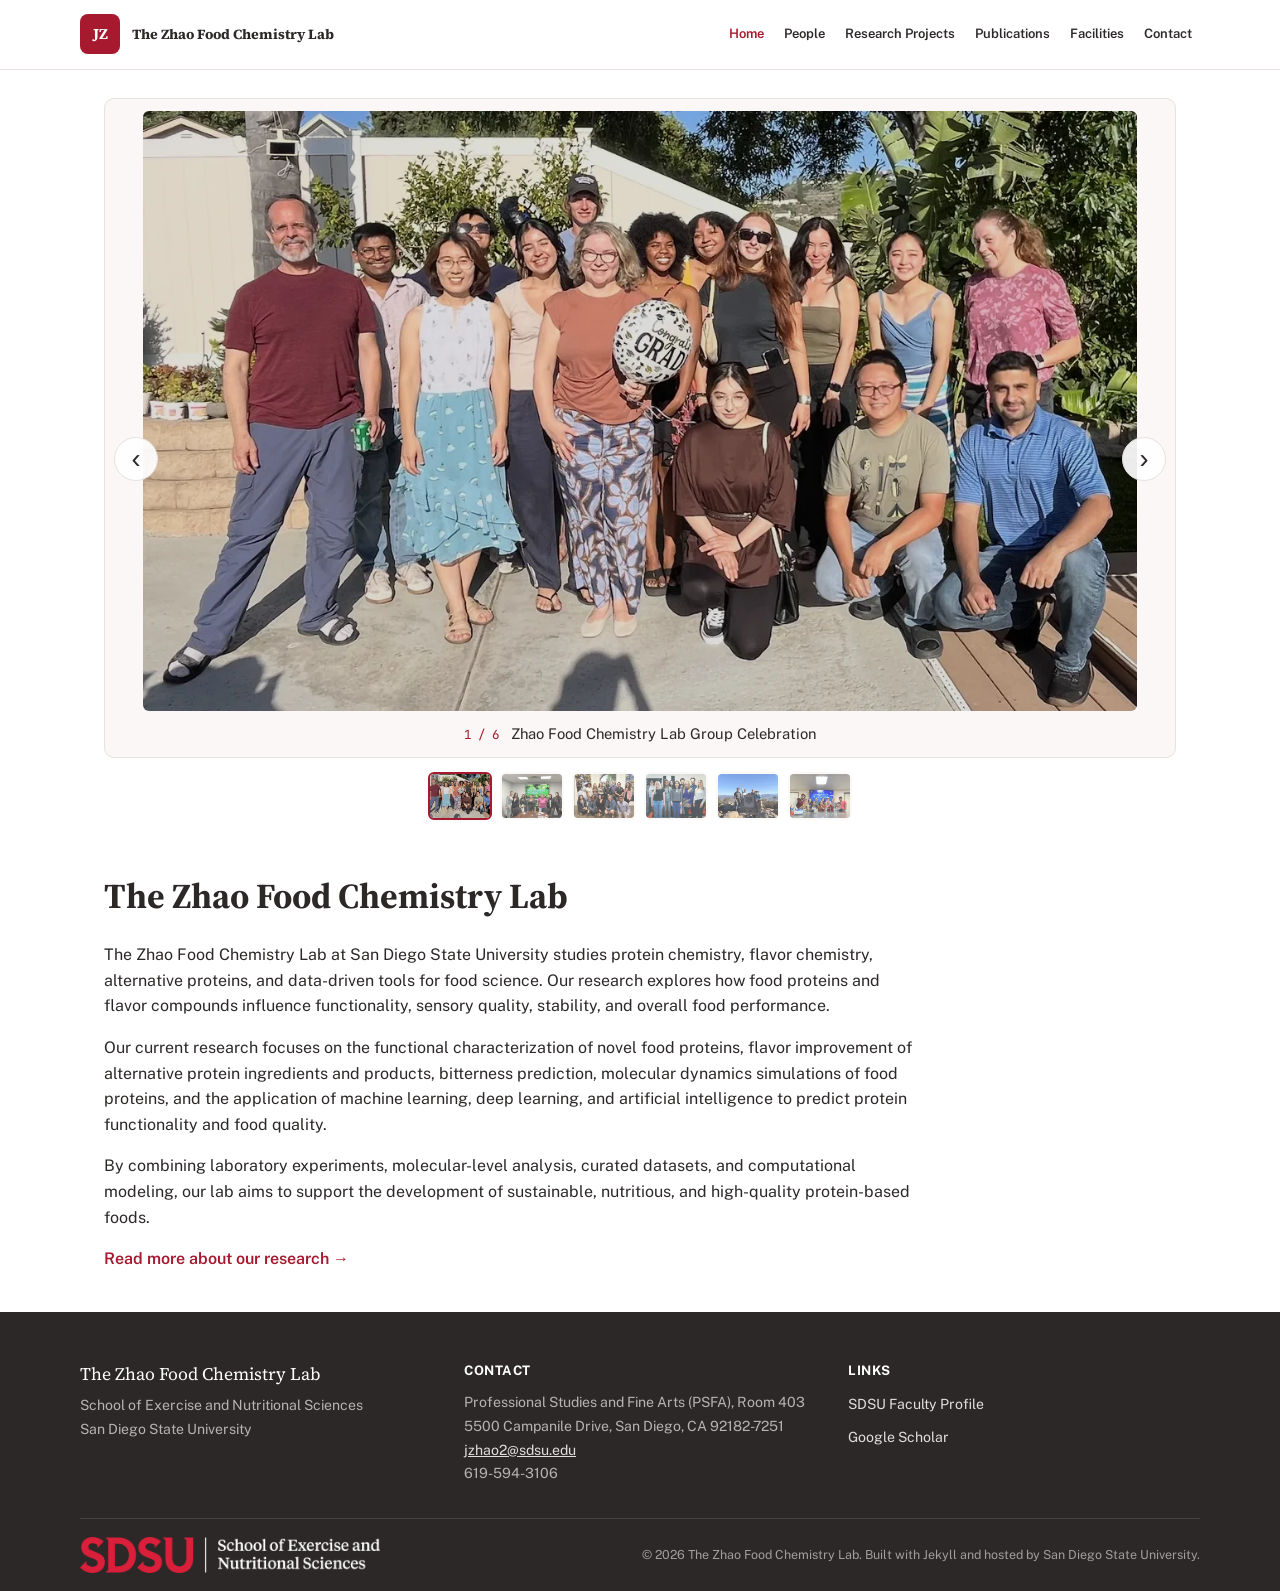
==== commit 766015f2: "Deploy final Zhao Lab website update" ====
--- a/index.html
+++ b/index.html
@@ -120,13 +120,13 @@
         <figure class="lab-gallery__slide is-active" data-index="0">
           
           <picture>
-            <source type="image/webp" srcset="/assets/images/lab/carousel/zhao-lab-group-01-640.webp 640w, /assets/images/lab/carousel/zhao-lab-group-01-1200.webp 1200w, /assets/images/lab/carousel/zhao-lab-group-01-2000.webp 2000w" sizes="(max-width: 1120px) 100vw, 1120px">
-            <img class="lab-gallery__img" src="/assets/images/lab/carousel/zhao-lab-group-01-1200.jpg" srcset="/assets/images/lab/carousel/zhao-lab-group-01-640.jpg 640w, /assets/images/lab/carousel/zhao-lab-group-01-1200.jpg 1200w, /assets/images/lab/carousel/zhao-lab-group-01-2000.jpg 2000w" sizes="(max-width: 1120px) 100vw, 1120px" width="4032" height="2268" alt="Members of The Zhao Food Chemistry Lab gathered outdoors at a group celebration." loading="eager" decoding="async" fetchpriority="high">
+            <source type="image/webp" srcset="/assets/images/lab/carousel/zhao-lab-group-01-640.webp 640w, /assets/images/lab/carousel/zhao-lab-group-01-1200.webp 1200w, /assets/images/lab/carousel/zhao-lab-group-01-1862.webp 1862w" sizes="(max-width: 1120px) 100vw, 1120px">
+            <img class="lab-gallery__img" src="/assets/images/lab/carousel/zhao-lab-group-01-1200.jpg" srcset="/assets/images/lab/carousel/zhao-lab-group-01-640.jpg 640w, /assets/images/lab/carousel/zhao-lab-group-01-1200.jpg 1200w, /assets/images/lab/carousel/zhao-lab-group-01-1862.jpg 1862w" sizes="(max-width: 1120px) 100vw, 1120px" width="1862" height="1124" alt="Members of The Zhao Food Chemistry Lab gathered outdoors at a group celebration." loading="eager" decoding="async" fetchpriority="high">
           </picture>
           
           <figcaption class="lab-gallery__caption">
             <span class="lab-gallery__count">1 / 6</span>
-            <span class="lab-gallery__caption-text">Zhao lab group celebration</span>
+            <span class="lab-gallery__caption-text">Zhao Food Chemistry Lab Group Celebration</span>
           </figcaption>
         </figure>
       
@@ -140,7 +140,7 @@
           
           <figcaption class="lab-gallery__caption">
             <span class="lab-gallery__count">2 / 6</span>
-            <span class="lab-gallery__caption-text">Microalgae Foods product development meeting</span>
+            <span class="lab-gallery__caption-text">Microalgae Foods Project Meeting</span>
           </figcaption>
         </figure>
       
@@ -148,13 +148,13 @@
         <figure class="lab-gallery__slide" data-index="2">
           
           <picture>
-            <source type="image/webp" srcset="/assets/images/lab/carousel/zhao-lab-group-03-640.webp 640w, /assets/images/lab/carousel/zhao-lab-group-03-1200.webp 1200w, /assets/images/lab/carousel/zhao-lab-group-03-2000.webp 2000w" sizes="(max-width: 1120px) 100vw, 1120px">
-            <img class="lab-gallery__img" src="/assets/images/lab/carousel/zhao-lab-group-03-1200.jpg" srcset="/assets/images/lab/carousel/zhao-lab-group-03-640.jpg 640w, /assets/images/lab/carousel/zhao-lab-group-03-1200.jpg 1200w, /assets/images/lab/carousel/zhao-lab-group-03-2000.jpg 2000w" sizes="(max-width: 1120px) 100vw, 1120px" width="3024" height="4032" alt="Lab members gathered indoors in front of large botanical wall displays." loading="lazy" decoding="async">
+            <source type="image/webp" srcset="/assets/images/lab/carousel/zhao-lab-group-03-640.webp 640w, /assets/images/lab/carousel/zhao-lab-group-03-1200.webp 1200w, /assets/images/lab/carousel/zhao-lab-group-03-1428.webp 1428w" sizes="(max-width: 1120px) 100vw, 1120px">
+            <img class="lab-gallery__img" src="/assets/images/lab/carousel/zhao-lab-group-03-1200.jpg" srcset="/assets/images/lab/carousel/zhao-lab-group-03-640.jpg 640w, /assets/images/lab/carousel/zhao-lab-group-03-1200.jpg 1200w, /assets/images/lab/carousel/zhao-lab-group-03-1428.jpg 1428w" sizes="(max-width: 1120px) 100vw, 1120px" width="1428" height="1420" alt="Lab members gathered indoors in front of large botanical wall displays." loading="lazy" decoding="async">
           </picture>
           
           <figcaption class="lab-gallery__caption">
             <span class="lab-gallery__count">3 / 6</span>
-            <span class="lab-gallery__caption-text">Zhao lab group gathering</span>
+            <span class="lab-gallery__caption-text">Zhao Food Chemistry Lab Group Gathering</span>
           </figcaption>
         </figure>
       
@@ -168,7 +168,7 @@
           
           <figcaption class="lab-gallery__caption">
             <span class="lab-gallery__count">4 / 6</span>
-            <span class="lab-gallery__caption-text">Zhao lab members in the laboratory</span>
+            <span class="lab-gallery__caption-text">Zhao Food Chemistry Lab Members</span>
           </figcaption>
         </figure>
       
@@ -182,7 +182,7 @@
           
           <figcaption class="lab-gallery__caption">
             <span class="lab-gallery__count">5 / 6</span>
-            <span class="lab-gallery__caption-text">Lab group hike</span>
+            <span class="lab-gallery__caption-text">Zhao Food Chemistry Lab Group Hike</span>
           </figcaption>
         </figure>
       
@@ -196,7 +196,7 @@
           
           <figcaption class="lab-gallery__caption">
             <span class="lab-gallery__count">6 / 6</span>
-            <span class="lab-gallery__caption-text">Space Guacamole project meeting</span>
+            <span class="lab-gallery__caption-text">Space Guacamole Project Meeting</span>
           </figcaption>
         </figure>
       
--- a/assets/css/main.css
+++ b/assets/css/main.css
@@ -90,7 +90,7 @@
 .section__more { margin-top: 22px; }
 .section__more a { color: var(--color-primary); font-weight: 600; text-decoration: none; }
 .section__more a:hover { text-decoration: underline; }
-.section-subhead { font-family: var(--font-display); font-size: 1.3rem; margin: 44px 0 16px; }
+.section-subhead { font-family: var(--font-display); font-size: 1.3rem; margin: 36px 0 14px; }
 
 .eyebrow {
   font-family: var(--font-mono);
@@ -348,13 +348,17 @@
 .badge--placeholder { background: var(--color-placeholder-bg); color: var(--color-placeholder-text); }
 
 /* ── Inner page header / content ────────────────────────── */
-.page-header { background: var(--color-surface); border-bottom: 1px solid var(--color-border); padding: 56px 0 40px; }
-.page-header__title { font-family: var(--font-display); font-size: 2.2rem; margin: 8px 0 10px; }
+.page-header { background: var(--color-surface); border-bottom: 1px solid var(--color-border); padding: 44px 0 26px; }
+.page-header__title { font-family: var(--font-display); font-size: 2.2rem; margin: 0 0 10px; }
 .page-header__subtitle { color: var(--color-muted); font-size: 1.05rem; max-width: 680px; margin: 0; }
-.page-content { padding: 48px 0 72px; }
-.page-content h2 { font-family: var(--font-display); font-size: 1.5rem; margin: 40px 0 16px; }
+/* padding-block only: preserves the .container 24px horizontal padding so page
+   content aligns with the page-header title on the same left axis. */
+.page-content { padding-block: 28px 64px; }
+.page-content h2 { font-family: var(--font-display); font-size: 1.5rem; margin: 36px 0 14px; }
 .page-content ul { padding-left: 1.2rem; }
 .page-content p { margin: 0 0 16px; }
+/* First section follows the header with one consistent gap (no extra top margin) */
+.page-content > *:first-child { margin-top: 0; }
 .page-footnote {
   font-size: 0.85rem;
   color: var(--color-muted);
@@ -372,7 +376,7 @@
   box-shadow: var(--shadow-sm);
 }
 .equipment-card__photo { aspect-ratio: 4 / 3; overflow: hidden; background: var(--color-surface); }
-.equipment-card__photo img { width: 100%; height: 100%; object-fit: cover; }
+.equipment-card__photo img { width: 100%; height: 100%; object-fit: contain; }
 .equipment-card__body { padding: 16px 18px; }
 .equipment-card__name { font-family: var(--font-display); font-size: 1rem; margin: 0 0 4px; }
 .equipment-card__desc { font-size: 0.88rem; color: var(--color-muted); margin: 0; }
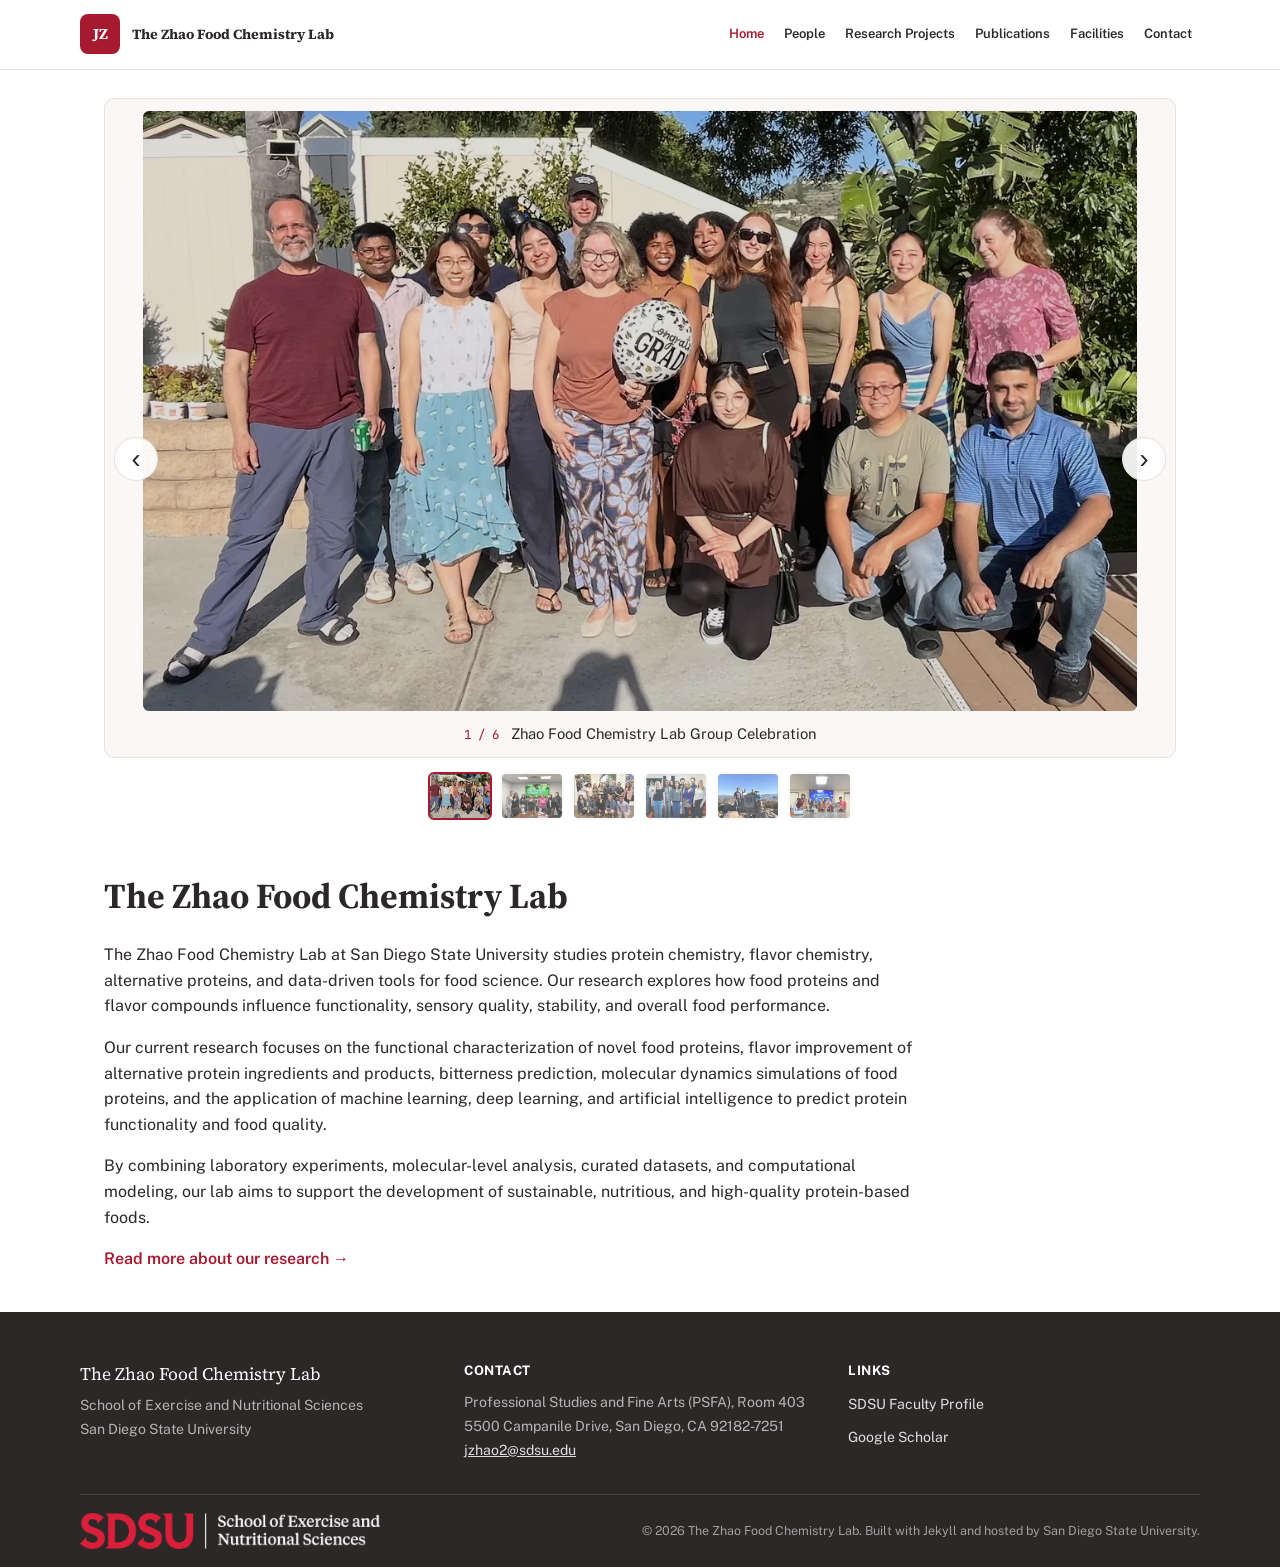
==== commit 06304098: "Deploy FINAL_9 website updates" ====
--- a/index.html
+++ b/index.html
@@ -290,8 +290,7 @@
       <p class="site-footer__muted">
         Professional Studies and Fine Arts (PSFA), Room 403<br>
         5500 Campanile Drive, San Diego, CA 92182-7251<br>
-        <a href="mailto:jzhao2@sdsu.edu">jzhao2@sdsu.edu</a><br>
-        619-594-3106
+        <a href="mailto:jzhao2@sdsu.edu">jzhao2@sdsu.edu</a>
       </p>
     </div>
 
--- a/assets/css/main.css
+++ b/assets/css/main.css
@@ -288,15 +288,28 @@
 .area-card:hover, .project-card:hover { box-shadow: var(--shadow-md); transform: translateY(-2px); }
 .area-card__title { font-family: var(--font-display); font-size: 1.05rem; margin: 0 0 8px; color: var(--color-primary); }
 .area-card__desc { font-size: 0.92rem; color: var(--color-muted); margin: 0 0 10px; }
+/* Small scientific outline icon on research-area cards (inline SVG) */
+.area-card__icon {
+  width: 40px; height: 40px;
+  border-radius: 10px;
+  background: rgba(166, 25, 46, 0.07);
+  color: var(--color-primary);
+  display: flex; align-items: center; justify-content: center;
+  margin: 0 0 12px;
+}
+.area-card__icon svg { width: 22px; height: 22px; }
 
 /* ── Cards: projects ─────────────────────────────────────── */
-.project-card { border-left: 4px solid var(--color-primary); }
+.project-card { border-left: 4px solid var(--color-primary); padding: 24px 26px; }
 .project-card--forming { border-left-color: var(--color-teal); }
 .project-card--completed { border-left-color: var(--color-muted); opacity: 0.88; }
 .project-card__codename {
   font-family: var(--font-mono);
-  font-size: 0.92rem;
-  background: var(--color-surface);
+  font-size: 0.85rem;
+  font-weight: 500;
+  letter-spacing: 0.02em;
+  color: var(--color-primary);
+  background: rgba(166, 25, 46, 0.06);
   display: inline-block;
   padding: 4px 10px;
   border-radius: 6px;
@@ -313,30 +326,62 @@
 .project-card__desc { font-size: 0.9rem; margin: 0; }
 
 /* ── Cards: people ───────────────────────────────────────── */
-.member-card { display: flex; gap: 18px; align-items: flex-start; background: #fff; border: 1px solid var(--color-border); border-radius: var(--radius); padding: 22px; }
+/* Header row [photo | name + role]; project text + icon-only link row
+   span the full card width underneath for readability. */
+.member-card {
+  display: flex;
+  flex-direction: column;
+  background: #fff;
+  border: 1px solid var(--color-border);
+  border-radius: var(--radius);
+  padding: 24px;
+  box-shadow: var(--shadow-sm);
+}
+.member-card__header { display: flex; align-items: center; gap: 18px; }
+.member-card__heading { min-width: 0; }
 .member-card__avatar {
-  width: 76px; height: 76px;
+  width: 116px; height: 116px;      /* desktop portrait size */
   border-radius: 50%;
   display: flex; align-items: center; justify-content: center;
   color: #fff;
   font-family: var(--font-display);
   font-weight: 700;
-  font-size: 1.4rem;
+  font-size: 2rem;
   flex-shrink: 0;
   overflow: hidden;
+  box-shadow: 0 0 0 1px var(--color-border), var(--shadow-sm);
 }
 .member-card__avatar img { width: 100%; height: 100%; object-fit: cover; }
 .avatar--0 { background: var(--color-primary); }
 .avatar--1 { background: var(--color-charcoal); }
 .avatar--2 { background: var(--color-teal); }
-.member-card__name { font-family: var(--font-display); font-size: 1rem; margin: 0 0 2px; }
-.member-card__role { font-size: 0.84rem; color: var(--color-muted); margin: 0 0 6px; }
-.member-card__project { font-size: 0.84rem; margin: 0 0 6px; }
-.member-card__icons { display: flex; gap: 12px; margin-top: 4px; }
-.member-card__icons a { color: var(--color-primary); display: inline-flex; }
-.contact-icon { width: 18px; height: 18px; }
+.member-card__name { font-family: var(--font-display); font-size: 1.1rem; line-height: 1.3; margin: 0 0 3px; }
+.member-card__role { font-size: 0.85rem; color: var(--color-muted); margin: 0; }
+.member-card__body { margin-top: 14px; }
+.member-card__project { font-size: 0.88rem; line-height: 1.5; margin: 0 0 8px; }
+.member-card__project .eyebrow--inline { display: block; margin: 0 0 2px; }
+/* Icon-only professional links: 22px glyphs inside a 38px hit area */
+.member-card__icons { display: flex; flex-wrap: wrap; gap: 2px; margin: 2px 0 0 -8px; }
+.member-card__icons a {
+  color: var(--color-primary);
+  display: inline-flex; align-items: center; justify-content: center;
+  width: 38px; height: 38px;
+  border-radius: 8px;
+  transition: color .15s ease, background .15s ease;
+}
+.member-card__icons a:hover,
+.member-card__icons a:focus-visible { color: var(--color-primary-bright); background: var(--color-surface); }
+.contact-icon { width: 22px; height: 22px; }
 .member-card__note { font-size: 0.78rem; color: var(--color-muted); margin-top: 6px; font-style: italic; }
 .member-card__bio { font-size: 0.85rem; color: var(--color-muted); margin-top: 8px; line-height: 1.55; }
+/* Portrait sizes: ~106px on tablet widths, ~96px on phones */
+@media (max-width: 1100px) {
+  .member-card__avatar { width: 106px; height: 106px; }
+}
+@media (max-width: 640px) {
+  .member-card__avatar { width: 96px; height: 96px; }
+  .member-card__header { gap: 16px; }
+}
 
 /* ── News ────────────────────────────────────────────────── */
 .news-item__date { font-family: var(--font-mono); font-size: 0.72rem; color: var(--color-muted); text-transform: uppercase; margin: 0 0 8px; }
@@ -368,17 +413,30 @@
 }
 
 /* ── Equipment cards (Facilities page) ──────────────────── */
+/* Consistent 4:3 photo region on every card; object-fit: contain so
+   instruments are never cropped or stretched, whatever the source ratio. */
 .equipment-card {
   background: #fff;
   border: 1px solid var(--color-border);
   border-radius: var(--radius);
   overflow: hidden;
   box-shadow: var(--shadow-sm);
-}
-.equipment-card__photo { aspect-ratio: 4 / 3; overflow: hidden; background: var(--color-surface); }
+  display: flex;
+  flex-direction: column;
+  transition: box-shadow .15s ease, transform .15s ease;
+}
+.equipment-card:hover { box-shadow: var(--shadow-md); transform: translateY(-2px); }
+.equipment-card__photo {
+  aspect-ratio: 4 / 3;
+  overflow: hidden;
+  background: #fff;
+  padding: 10px;
+  border-bottom: 1px solid var(--color-border);
+  display: flex; align-items: center; justify-content: center;
+}
 .equipment-card__photo img { width: 100%; height: 100%; object-fit: contain; }
-.equipment-card__body { padding: 16px 18px; }
-.equipment-card__name { font-family: var(--font-display); font-size: 1rem; margin: 0 0 4px; }
+.equipment-card__body { padding: 16px 18px 18px; }
+.equipment-card__name { font-family: var(--font-display); font-size: 1.02rem; line-height: 1.35; margin: 0 0 6px; }
 .equipment-card__desc { font-size: 0.88rem; color: var(--color-muted); margin: 0; }
 
 .facility-section { margin-bottom: 56px; }
@@ -433,21 +491,72 @@
 .pub-item { display: flex; gap: 16px; padding: 14px 0; border-bottom: 1px solid var(--color-border); }
 .pub-item__year { font-family: var(--font-mono); color: var(--color-primary); font-weight: 600; flex-shrink: 0; width: 48px; }
 .pub-item__body { font-size: 0.92rem; line-height: 1.55; }
-.pub-item__doi { color: var(--color-primary); text-decoration: none; font-size: 0.85rem; }
+.pub-item__doi { color: var(--color-primary); text-decoration: none; font-size: 0.85rem; overflow-wrap: anywhere; }
 .pub-item__doi:hover { text-decoration: underline; }
 
 /* ── Contact ─────────────────────────────────────────────── */
-.contact-grid { display: grid; grid-template-columns: repeat(2, 1fr); gap: 20px; }
-@media (max-width: 640px) { .contact-grid { grid-template-columns: 1fr; } }
-.contact-card { background: #fff; border: 1px solid var(--color-border); border-radius: var(--radius); padding: 22px; }
-.contact-card h2 { font-family: var(--font-display); margin: 0 0 4px; }
-.contact-card h3 { font-family: var(--font-display); font-size: 1rem; margin: 14px 0 4px; }
-.contact-card h3:first-child { margin-top: 0; }
-.contact-card p { margin: 0 0 4px; }
-.contact-card__links { list-style: none; padding: 0; margin: 0; }
-.contact-card__links li { margin-bottom: 6px; }
-.contact-card a { color: var(--color-primary); text-decoration: none; }
-.contact-card a:hover { text-decoration: underline; }
+/* One primary contact panel plus a quieter two-column secondary area
+   (mailing address / professional profiles). Rules are prefixed with
+   .page-content so they override its element defaults (h2, p, ul). */
+.page-content .contact-panel {
+  background: #fff;
+  border: 1px solid var(--color-border);
+  border-left: 4px solid var(--color-primary);
+  border-radius: var(--radius);
+  box-shadow: var(--shadow-sm);
+  padding: 30px 32px;
+  max-width: 660px;
+}
+.page-content .contact-panel .eyebrow { margin: 0 0 12px; }
+.page-content .contact-panel__name { font-family: var(--font-display); font-size: 1.5rem; margin: 0 0 4px; }
+.page-content .contact-panel__role { font-size: 0.95rem; font-weight: 600; color: var(--color-text); margin: 0 0 10px; }
+.page-content .contact-panel__affiliation { font-size: 0.92rem; color: var(--color-muted); line-height: 1.55; margin: 0 0 20px; }
+.page-content .contact-panel__email {
+  display: inline-flex; align-items: center; gap: 10px;
+  font-weight: 600; font-size: 0.98rem;
+  color: var(--color-primary);
+  text-decoration: none;
+  border: 1px solid var(--color-border);
+  border-radius: 8px;
+  padding: 10px 16px;
+  transition: border-color .15s ease, background .15s ease;
+}
+.page-content .contact-panel__email:hover,
+.page-content .contact-panel__email:focus-visible { border-color: var(--color-primary); background: rgba(166, 25, 46, 0.04); }
+.page-content .contact-panel__email .contact-icon { width: 20px; height: 20px; flex: none; }
+
+.page-content .contact-secondary {
+  display: grid;
+  grid-template-columns: repeat(2, minmax(0, 1fr));
+  gap: 26px 48px;
+  margin-top: 34px;
+  max-width: 660px;
+}
+@media (max-width: 640px) { .page-content .contact-secondary { grid-template-columns: 1fr; } }
+.page-content .contact-secondary__heading { font-family: var(--font-display); font-size: 1.05rem; margin: 0 0 10px; }
+.page-content .contact-secondary__text { font-size: 0.92rem; color: var(--color-muted); line-height: 1.6; margin: 0; }
+/* Small red sub-label separating Office from Mailing Address */
+.page-content .contact-secondary__label {
+  font-family: var(--font-mono);
+  font-size: 0.68rem;
+  letter-spacing: 0.08em;
+  text-transform: uppercase;
+  color: var(--color-primary);
+  margin: 0 0 3px;
+}
+.page-content .contact-secondary__text + .contact-secondary__label { margin-top: 14px; }
+.page-content .contact-profiles { list-style: none; padding: 0; margin: 0; display: flex; flex-direction: column; gap: 6px; }
+.page-content .contact-profiles a {
+  display: inline-flex; align-items: center; gap: 10px;
+  color: var(--color-text);
+  text-decoration: none;
+  font-size: 0.92rem;
+  font-weight: 500;
+  padding: 4px 0;
+}
+.page-content .contact-profiles .contact-icon { width: 20px; height: 20px; color: var(--color-primary); flex: none; }
+.page-content .contact-profiles a:hover span,
+.page-content .contact-profiles a:focus-visible span { color: var(--color-primary); text-decoration: underline; }
 
 /* ── Misc: coming soon, placeholder table ───────────────── */
 .coming-soon {
@@ -561,10 +670,8 @@
 /* Full-width homepage intro (Recent News sidebar removed) */
 .home-intro__main--full { max-width: 820px; }
 
-/* Faculty Profile / ORCID links on member cards */
-.member-card__links { margin: 10px 0 0; font-size: 0.85rem; }
-.member-card__links a { color: var(--color-primary); font-weight: 600; text-decoration: none; }
-.member-card__links a:hover { text-decoration: underline; }
+/* (Member-card text links were replaced by the icon-only row in the
+   "Cards: people" section above — see member-card.html.) */
 
 /* Rich project cards on the consolidated Research Projects page
    (reuses the existing .project-card look) */
@@ -577,11 +684,43 @@
   color: var(--color-text);
 }
 .project-card__meta { font-size: 0.85rem; color: var(--color-text); margin: 0 0 6px; }
+/* Funding / support shown as quiet pill tags */
+.project-card__tags { display: flex; flex-wrap: wrap; gap: 6px; margin: 0 0 12px; }
+.project-card__tag {
+  font-size: 0.74rem;
+  font-weight: 600;
+  letter-spacing: 0.02em;
+  padding: 3px 10px;
+  border-radius: 999px;
+  background: var(--color-surface);
+  border: 1px solid var(--color-border);
+  color: var(--color-muted);
+  /* long funding names (e.g. SCIFTS) must wrap on narrow screens */
+  overflow-wrap: anywhere;
+}
 .project-card__collabs { list-style: none; padding: 0; margin: 0 0 10px; }
 .project-card__collabs li { font-size: 0.85rem; color: var(--color-muted); margin: 0 0 4px; }
 .project-card__collabs a { color: var(--color-primary); text-decoration: none; }
 .project-card__collabs a:hover { text-decoration: underline; }
 .project-card__more { margin: 10px 0 0; }
+/* Description separated by a hairline for a calmer scan rhythm */
+.project-card .project-card__desc { margin-top: 12px; padding-top: 12px; border-top: 1px solid var(--color-border); }
+
+/* Compact variant for Previous Projects (simpler than current ones) */
+.project-card--compact { padding: 18px 20px; border-left-width: 3px; }
+.project-card--compact .project-card__codename {
+  background: transparent;
+  padding: 0;
+  border-radius: 0;
+  font-family: var(--font-display);
+  font-size: 0.98rem;
+  font-weight: 700;
+  color: var(--color-text);
+  margin: 0 0 6px;
+  line-height: 1.35;
+}
+.project-card--compact .project-card__team { margin: 0; font-size: 0.82rem; }
+.project-card--compact .project-card__desc { font-size: 0.84rem; margin-top: 8px; padding-top: 8px; }
 
 /* ── Responsive table wrapper (horizontal scroll on small screens) ── */
 .table-wrap { width: 100%; overflow-x: auto; -webkit-overflow-scrolling: touch; }
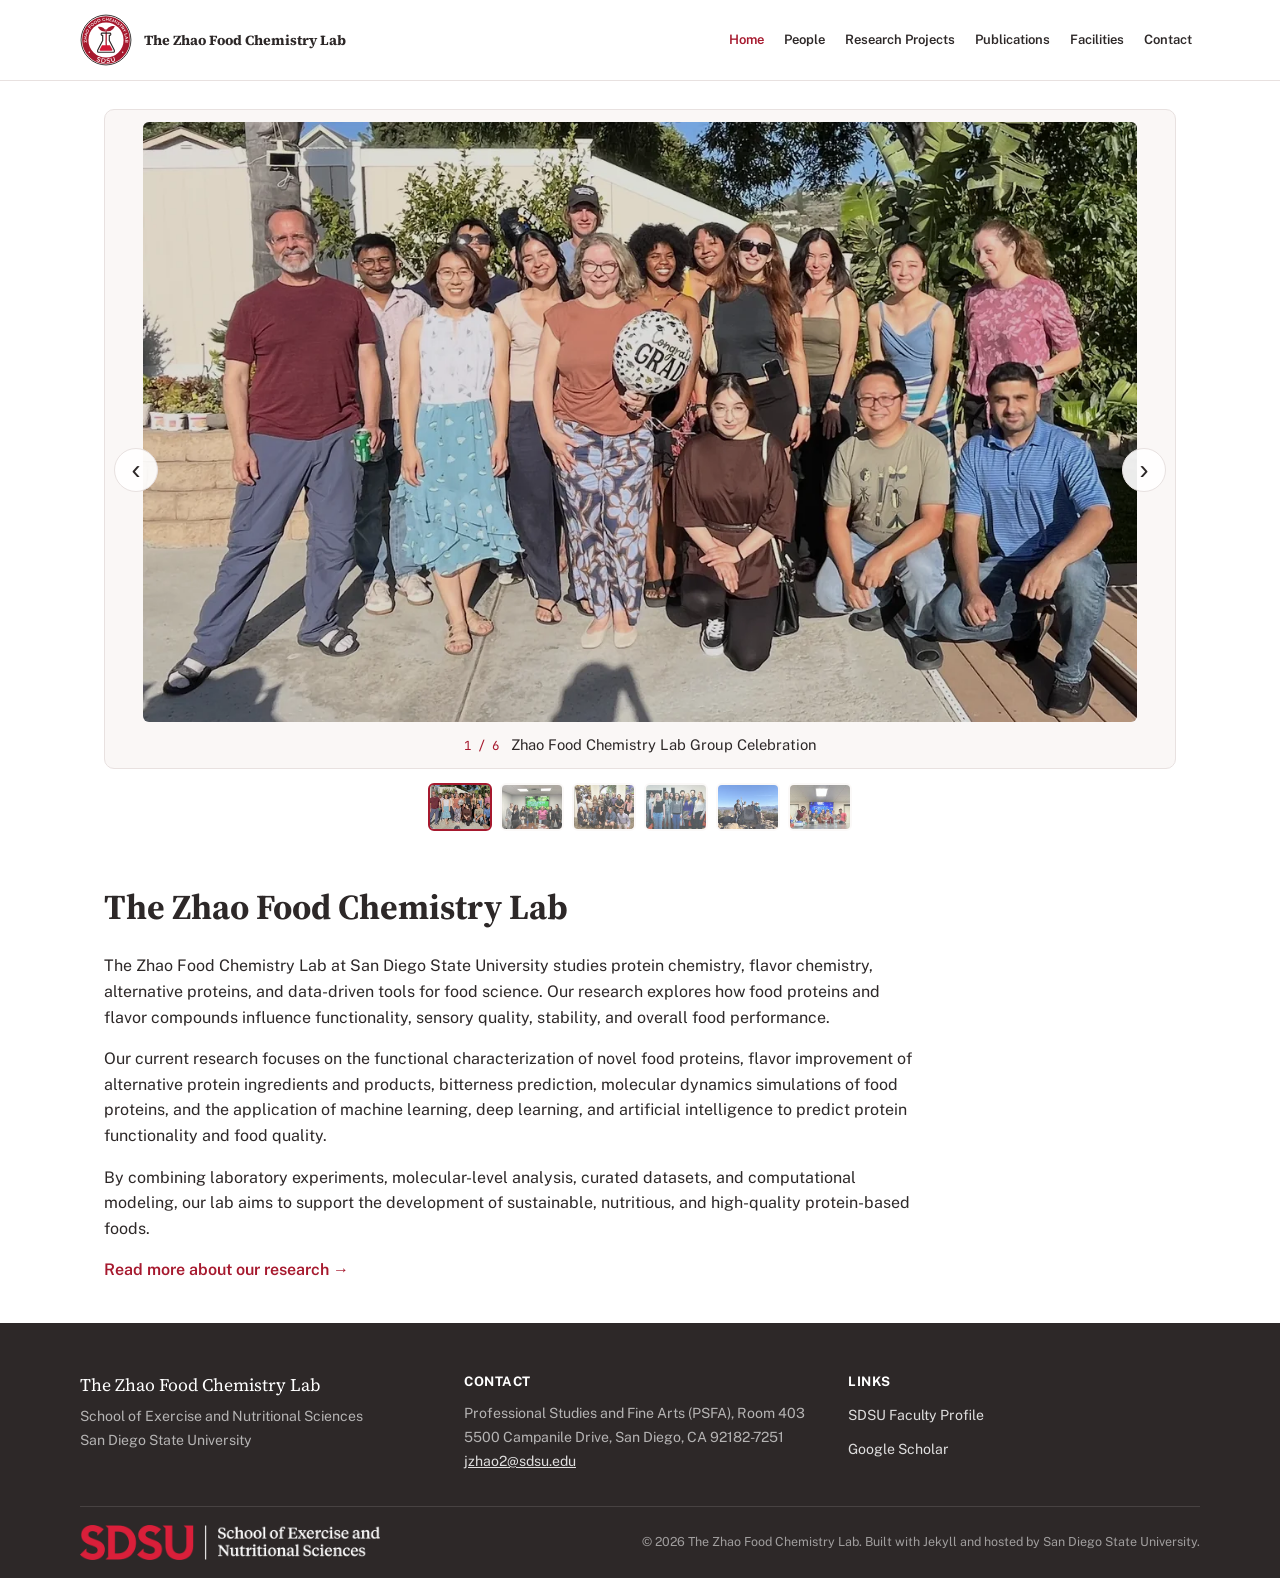
==== commit ef2604f3: "Deploy FINAL_12_ website update" ====
--- a/index.html
+++ b/index.html
@@ -11,7 +11,9 @@
   <link href="https://fonts.googleapis.com/css2?family=Source+Serif+4:opsz,wght@8..60,400;8..60,600;8..60,700&family=Public+Sans:wght@400;500;600;700&family=JetBrains+Mono:wght@500&display=swap" rel="stylesheet">
 
   <link rel="stylesheet" href="/assets/css/main.css">
-  <link rel="icon" href="data:image/svg+xml,%3Csvg xmlns='http://www.w3.org/2000/svg' viewBox='0 0 64 64'%3E%3Crect width='64' height='64' rx='12' fill='%23A6192E'/%3E%3Ctext x='32' y='42' font-size='28' font-family='Georgia,serif' fill='white' text-anchor='middle'%3EJZ%3C/text%3E%3C/svg%3E">
+  <!-- Favicon uses the lab's small-size icon mark (the seal's flask and plant),
+       which the logo package specifies for sizes below 120 px. -->
+  <link rel="icon" type="image/svg+xml" href="/assets/images/branding/zhao-food-chemistry-lab-icon.svg">
 
   <!-- Begin Jekyll SEO tag v2.8.0 -->
 <title>Home | The Zhao Food Chemistry Lab</title>
@@ -36,7 +38,9 @@
   <header class="site-header">
   <div class="container site-header__row">
     <a class="site-header__brand" href="/">
-      <span class="site-header__mark" aria-hidden="true">JZ</span>
+      <img class="site-header__mark"
+           src="/assets/images/branding/zhao-food-chemistry-lab-seal.svg"
+           alt="Zhao Food Chemistry Lab, SDSU" width="1024" height="1024">
       <span class="site-header__name-main">The Zhao Food Chemistry Lab</span>
     </a>
 
--- a/assets/css/main.css
+++ b/assets/css/main.css
@@ -156,16 +156,14 @@
   gap: 16px;
 }
 .site-header__brand { display: flex; align-items: center; gap: 12px; text-decoration: none; color: var(--color-text); }
+/* Approved Zhao Food Chemistry Lab seal (vector; 1:1 aspect ratio kept) */
 .site-header__mark {
-  width: 40px; height: 40px;
-  border-radius: 8px;
-  background: var(--color-primary);
-  color: #fff;
-  display: flex; align-items: center; justify-content: center;
-  font-family: var(--font-display);
-  font-weight: 700;
-  font-size: 15px;
+  width: 52px; height: 52px;
+  display: block;
   flex-shrink: 0;
+}
+@media (max-width: 880px) {
+  .site-header__mark { width: 44px; height: 44px; }
 }
 .site-header__name-main { font-family: var(--font-display); font-weight: 700; font-size: 17px; white-space: nowrap; }
 
@@ -666,12 +664,8 @@
 .tile-grad--2 { background: linear-gradient(135deg, #2d2828, #5a4f4f); }
 .tile-grad--3 { background: linear-gradient(135deg, #d41736, #8a5a00); }
 
-/* ── Content adjustments for the July 2026 content update ── */
-/* Full-width homepage intro (Recent News sidebar removed) */
+/* Full-width homepage intro (no sidebar) */
 .home-intro__main--full { max-width: 820px; }
-
-/* (Member-card text links were replaced by the icon-only row in the
-   "Cards: people" section above — see member-card.html.) */
 
 /* Rich project cards on the consolidated Research Projects page
    (reuses the existing .project-card look) */
